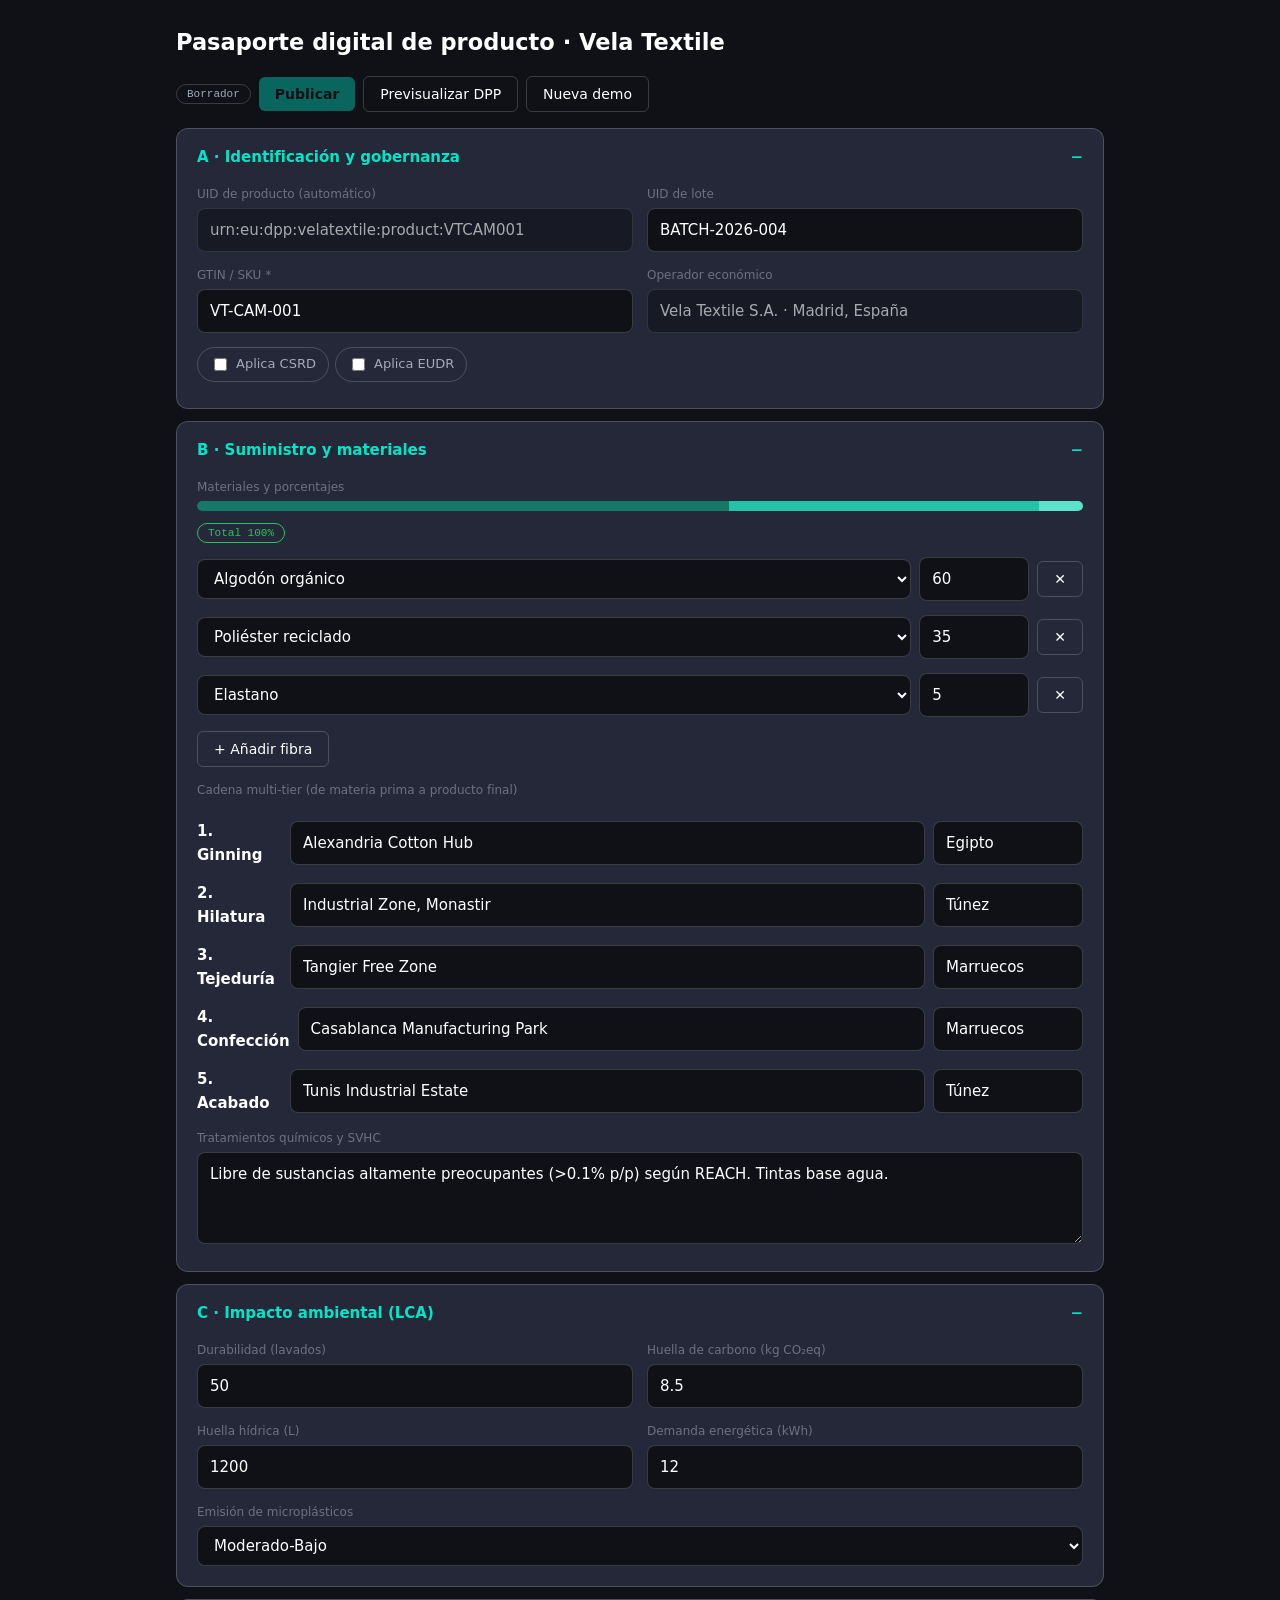
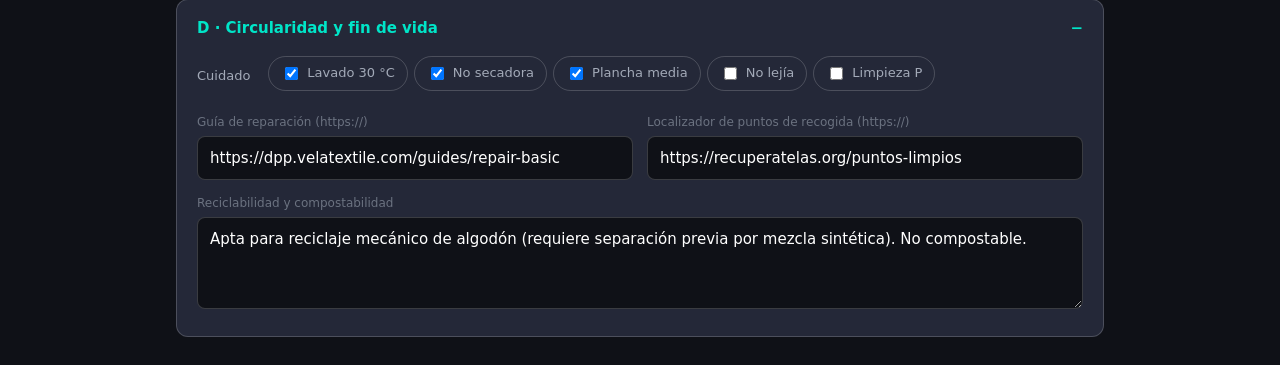
==== public/index.html @ afe38775 "Version 0.1 This is the first working version, includes docs too" ====
<!DOCTYPE html><html lang="es"><head><meta charset="utf-8"><meta name="viewport" content="width=device-width,initial-scale=1"><title>Editor DPP · Vela Textile</title>
<link rel="stylesheet" href="assets/app.css"><script src="assets/qrcode.js"></script><script src="assets/common.js"></script>
<script>
function app(){return{FIB,CARE,MICRO,URLOK,d:SAMPLE(),tok:'',st:'Draft',qr:'',url:'',t:0,open:{a:1,b:1,c:1,d:1},ready:0,
async init(){this.tok=new URLSearchParams(location.search).get('d')||'';
let r=this.tok?await api('get',this.tok):{};if(!r.data){r=await api('new','',SAMPLE());if(!r.token)return alert('No se pudo conectar con la base de datos (revisa config.php).');this.tok=r.token}
history.replaceState(0,'','?d='+this.tok);this.d=r.data;this.st=r.status;this.ready=1;this.$watch('d',()=>{this.st='Draft';this.qr='';clearTimeout(this.t);this.t=setTimeout(()=>this.persist(),600)},{deep:true})},
persist(){return api('save',this.tok,this.d)},
get total(){return Math.round(this.d.b.mat.reduce((s,m)=>s+(+m.p||0),0)*100)/100},
get uid(){return 'urn:eu:dpp:velatextile:product:'+this.d.a.sku.replace(/[^A-Za-z0-9]/g,'')},
get skuOk(){return /^[A-Za-z0-9-]+$/.test(this.d.a.sku)},
get errs(){const e=[],d=this.d;if(this.total!=100)e.push('La composición suma '+this.total+'% y debe sumar 100%');
if(!this.skuOk)e.push('El SKU solo admite letras, números y guiones');
if(!(Number.isInteger(+d.c.dur)&&d.c.dur>0))e.push('Durabilidad: entero mayor que 0');
if(!(d.c.co2>0))e.push('Huella de carbono: valor mayor que 0');
if(!URLOK(d.d.repair))e.push('Reparación: URL que empiece por https://');if(!URLOK(d.d.col))e.push('Recogida: URL que empiece por https://');return e},
async publish(){clearTimeout(this.t);await this.persist();const r=await api('publish',this.tok);if(r.error)return alert('No se pudo publicar: '+r.error);
this.st='Published';this.url=location.href.replace(/[?#].*$/,'').replace(/[^\/]*$/,'')+'dpp.html?d='+this.tok;const q=qrcode(0,'M');q.addData(this.url);q.make();this.qr=q.createSvgTag(4)},
get svg(){return 'data:image/svg+xml;charset=utf-8,'+encodeURIComponent(this.qr)}}}
</script><script defer src="assets/alpine.min.js"></script><style>[x-cloak]{display:none}</style></head>
<body class="wrap" x-data="app()" x-cloak>
<h2>Pasaporte digital de producto · Vela Textile</h2>
<div class="bar"><span class="badge" :class="st=='Published'&&'ok'" x-text="st=='Published'?'Publicado':'Borrador'"></span>
<button class="btn pri" :disabled="errs.length||!ready" @click="publish()">Publicar</button>
<a class="btn" :href="'dpp.html?d='+tok" target="dpp">Previsualizar DPP</a>
<button class="btn" @click="location.href=location.pathname">Nueva demo</button></div>
<div class="card err" x-show="errs.length"><b>Para publicar falta:</b><template x-for="e in errs"><div x-text="'· '+e"></div></template></div>
<div class="card row" x-show="qr"><div x-html="qr" style="width:120px;background:#fff;padding:6px;border-radius:8px"></div>
<div>Pasaporte publicado.<br><a :href="url" target="_blank" x-text="url" style="color:var(--ac)"></a><br><br><a class="btn" :href="svg" download="qr-dpp.svg">Descargar QR (.svg)</a></div></div>

<section class="mod"><button @click="open.a=!open.a">A · Identificación y gobernanza<span x-text="open.a?'−':'+'"></span></button><div class="body" x-show="open.a">
<div><label>UID de producto (automático)</label><input readonly :value="uid"></div>
<div><label>UID de lote</label><input x-model="d.a.batch"></div>
<div><label>GTIN / SKU *</label><input x-model="d.a.sku" :class="!skuOk&&'bad'"></div>
<div><label>Operador económico</label><input disabled value="Vela Textile S.A. · Madrid, España"></div>
<div class="full chips"><label><input type="checkbox" x-model="d.a.csrd">Aplica CSRD</label><label><input type="checkbox" x-model="d.a.eudr">Aplica EUDR</label></div></div></section>

<section class="mod"><button @click="open.b=!open.b">B · Suministro y materiales<span x-text="open.b?'−':'+'"></span></button><div class="body" x-show="open.b">
<div class="full"><label>Materiales y porcentajes</label><div class="seg"><template x-for="(m,i) in d.b.mat"><i :style="`width:${Math.min(m.p||0,100)}%;background:hsl(170 70% ${28+i*17}%)`"></i></template></div>
<span class="badge" :class="total==100?'ok':'no'" x-text="'Total '+total+'%'"></span></div>
<template x-for="(m,i) in d.b.mat"><div class="full row"><select x-model="m.n"><template x-for="f in FIB"><option x-text="f"></option></template></select>
<input type="number" min="0" max="100" step="0.1" x-model.number="m.p" style="width:110px" :class="total!=100&&'bad'"><button class="btn" @click="d.b.mat.splice(i,1)" aria-label="Quitar fibra">✕</button></div></template>
<div class="full"><button class="btn" @click="d.b.mat.push({n:FIB[0],p:0})">+ Añadir fibra</button></div>
<div class="full"><label>Cadena multi-tier (de materia prima a producto final)</label></div>
<template x-for="(s,i) in d.b.chain"><div class="full row"><b style="width:120px;color:var(--tx)" x-text="(i+1)+'. '+s.s"></b><input x-model="s.n" placeholder="Instalación"><input x-model="s.c" placeholder="País" style="width:150px"></div></template>
<div class="full"><label>Tratamientos químicos y SVHC</label><textarea rows="3" x-model="d.b.chem"></textarea></div></div></section>

<section class="mod"><button @click="open.c=!open.c">C · Impacto ambiental (LCA)<span x-text="open.c?'−':'+'"></span></button><div class="body" x-show="open.c">
<div><label>Durabilidad (lavados)</label><input type="number" min="1" step="1" x-model.number="d.c.dur" :class="!(d.c.dur>0)&&'bad'"></div>
<div><label>Huella de carbono (kg CO₂eq)</label><input type="number" min="0" step="0.1" x-model.number="d.c.co2" :class="!(d.c.co2>0)&&'bad'"></div>
<div><label>Huella hídrica (L)</label><input type="number" min="0" step="1" x-model.number="d.c.h2o"></div>
<div><label>Demanda energética (kWh)</label><input type="number" min="0" step="1" x-model.number="d.c.kwh"></div>
<div class="full"><label>Emisión de microplásticos</label><select x-model="d.c.micro"><template x-for="m in MICRO"><option x-text="m" :selected="m==d.c.micro"></option></template></select></div></div></section>

<section class="mod"><button @click="open.d=!open.d">D · Circularidad y fin de vida<span x-text="open.d?'−':'+'"></span></button><div class="body" x-show="open.d">
<div class="full chips"><label style="border:0;padding-left:0">Cuidado</label><template x-for="(v,k) in CARE"><label><input type="checkbox" :value="k" x-model="d.d.care"><span x-text="v"></span></label></template></div>
<div><label>Guía de reparación (https://)</label><input type="url" x-model="d.d.repair" :class="!URLOK(d.d.repair)&&'bad'"></div>
<div><label>Localizador de puntos de recogida (https://)</label><input type="url" x-model="d.d.col" :class="!URLOK(d.d.col)&&'bad'"></div>
<div class="full"><label>Reciclabilidad y compostabilidad</label><textarea rows="3" x-model="d.d.rec"></textarea></div></div></section>
</body></html>
---- public/assets/app.css ----
:root{--bg:#0f1117;--cd:#242838;--tx:#fff;--t2:#a3aab8;--tm:#6b7280;--ac:#00e5c8;--ok:#22c55e;--wn:#f59e0b;--er:#ef4444;--bd:rgba(255,255,255,.18)}
*{box-sizing:border-box}body{margin:0;background:var(--bg);color:var(--t2);font:15px/1.6 Inter,system-ui,sans-serif}
.wrap{max-width:960px;margin:auto;padding:16px}h2,h3{color:var(--tx);margin:8px 0}
.bar{display:flex;gap:8px;flex-wrap:wrap;align-items:center;margin:16px 0}
.btn{display:inline-block;background:transparent;color:var(--tx);border:1px solid var(--bd);border-radius:6px;padding:9px 16px;font:500 14px system-ui;cursor:pointer;text-decoration:none}
.btn:hover{border-color:var(--ac)}.btn.pri{background:var(--ac);color:var(--bg);border:0;font-weight:600}.btn:disabled{opacity:.4;cursor:not-allowed}
.mod{background:var(--cd);border:1px solid var(--bd);border-radius:12px;margin-bottom:12px;overflow:hidden}
.mod>button{all:unset;display:flex;justify-content:space-between;width:100%;padding:16px 20px;cursor:pointer;box-sizing:border-box;color:var(--ac);font-weight:600}
.mod>button:focus-visible{outline:2px solid var(--ac)}
.body{padding:0 20px 20px;display:grid;grid-template-columns:1fr 1fr;gap:14px}
label{display:block;font-size:12px;color:var(--tm);margin-bottom:4px}
input,select,textarea{width:100%;background:var(--bg);color:var(--tx);border:1px solid var(--bd);border-radius:8px;padding:9px 12px;font:inherit}
input:focus,select:focus,textarea:focus{outline:0;border-color:var(--ac)}input[readonly],input:disabled{opacity:.6}
.full{grid-column:1/-1}.row{display:flex;gap:8px;align-items:center}.bad{border-color:var(--er)}.err{color:var(--er)}
.badge{font:500 11px monospace;padding:3px 10px;border-radius:99px;border:1px solid var(--bd)}.ok{color:var(--ok);border-color:var(--ok)}.no{color:var(--er);border-color:var(--er)}
.chips label{display:inline-flex;gap:6px;align-items:center;margin:0 6px 6px 0;padding:6px 12px;border:1px solid var(--bd);border-radius:99px;font-size:13px;color:var(--t2);cursor:pointer;width:auto}.chips input{width:auto}
.seg{height:10px;background:var(--bg);border-radius:99px;overflow:hidden;display:flex;margin-bottom:8px}.seg i{display:block;height:100%}
.card{background:var(--cd);border:1px solid var(--bd);border-radius:12px;padding:16px;margin-bottom:12px}
.kpis{display:grid;grid-template-columns:repeat(3,1fr);gap:10px}.kpi{font-size:24px;color:var(--tx);font-weight:700}
@media(max-width:640px){.body,.kpis{grid-template-columns:1fr}}
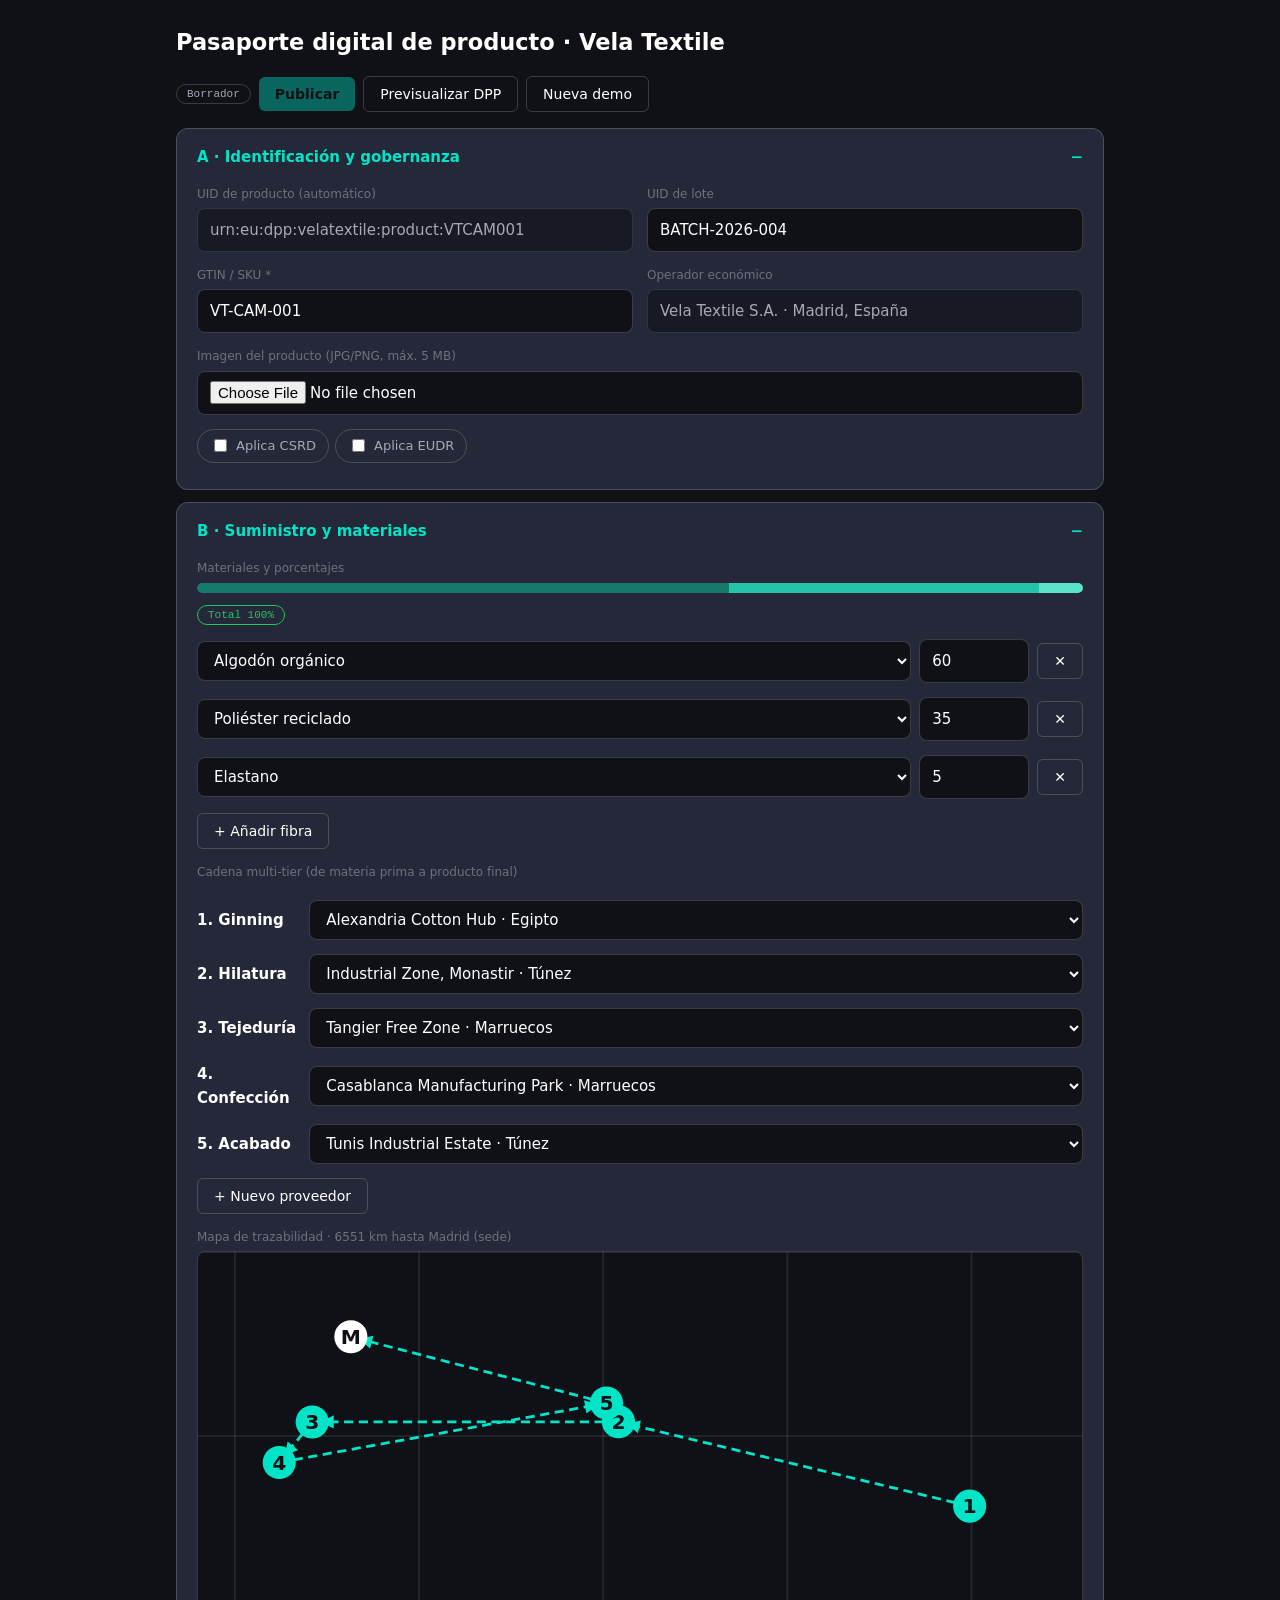
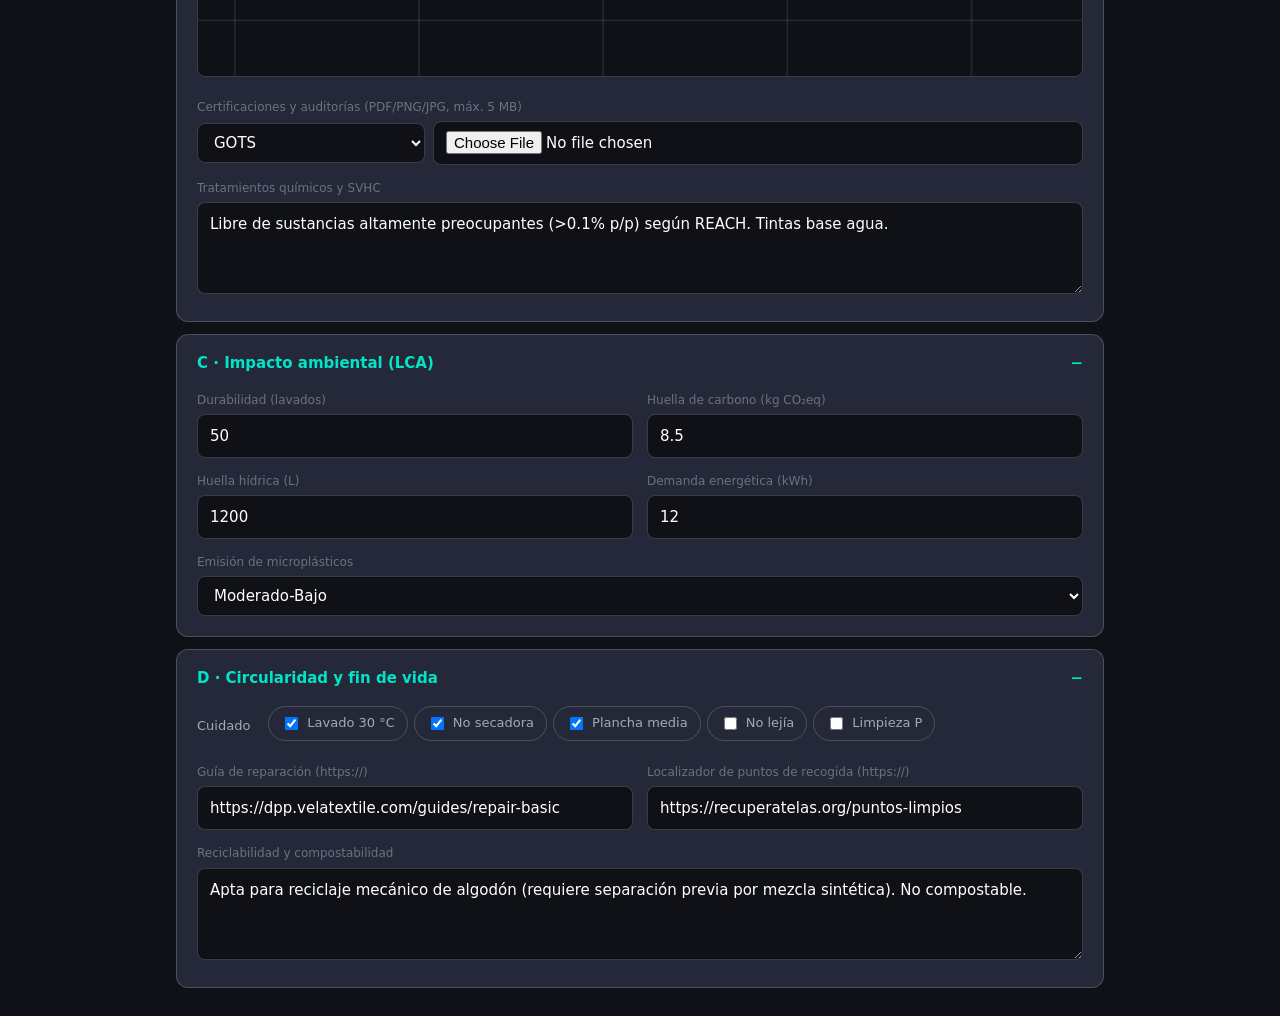
==== commit 6471d3d3: "Cambios v2 Añadidos: subida de certificados e imagen (`api/upload.php`, `uploads/<token>/{SKU}-{tipo" ====
--- a/public/index.html
+++ b/public/index.html
@@ -1,10 +1,14 @@
 <!DOCTYPE html><html lang="es"><head><meta charset="utf-8"><meta name="viewport" content="width=device-width,initial-scale=1"><title>Editor DPP · Vela Textile</title>
 <link rel="stylesheet" href="assets/app.css"><script src="assets/qrcode.js"></script><script src="assets/common.js"></script>
 <script>
-function app(){return{FIB,CARE,MICRO,URLOK,d:SAMPLE(),tok:'',st:'Draft',qr:'',url:'',t:0,open:{a:1,b:1,c:1,d:1},ready:0,
+function app(){return{FIB,CARE,MICRO,URLOK,mapSvg,dist,CERTS:['GOTS','GRS','OEKO-TEX Standard 100','BCI'],ct:'GOTS',ns:{n:'',c:'',lat:'',lon:''},busy:'',d:SAMPLE(),tok:'',st:'Draft',qr:'',url:'',t:0,open:{a:1,b:1,c:1,d:1},ready:0,
 async init(){this.tok=new URLSearchParams(location.search).get('d')||'';
 let r=this.tok?await api('get',this.tok):{};if(!r.data){r=await api('new','',SAMPLE());if(!r.token)return alert('No se pudo conectar con la base de datos (revisa config.php).');this.tok=r.token}
-history.replaceState(0,'','?d='+this.tok);this.d=r.data;this.st=r.status;this.ready=1;this.$watch('d',()=>{this.st='Draft';this.qr='';clearTimeout(this.t);this.t=setTimeout(()=>this.persist(),600)},{deep:true})},
+history.replaceState(0,'','?d='+this.tok);this.d=fix(r.data);this.st=r.status;this.ready=1;this.$watch('d',()=>{this.st='Draft';this.qr='';clearTimeout(this.t);this.t=setTimeout(()=>this.persist(),600)},{deep:true})},
+async up(ty,ev,cb){const f=ev.target.files[0];if(!f)return;this.busy=ty;const r=await upl(this.tok,ty,f);this.busy='';ev.target.value='';if(r.error)return alert('No se pudo subir: '+r.error);cb(r)},
+pick(s,n){const p=this.d.sup.find(x=>x.n==n);if(p){s.n=p.n;s.c=p.c;s.lat=p.lat;s.lon=p.lon}},
+addSup(){const n=this.ns;if(!n.n.trim()||n.lat===''||n.lon===''||!(Math.abs(n.lat)<=90)||!(Math.abs(n.lon)<=180))return alert('Indica nombre, latitud (-90 a 90) y longitud (-180 a 180).');this.d.sup.push({n:n.n.trim(),c:n.c,lat:+n.lat,lon:+n.lon});this.ns={n:'',c:'',lat:'',lon:''};this.$refs.dlg.close()},
+async delFile(f){await fetch('api/upload.php?d='+this.tok+'&del='+encodeURIComponent(f.file),{method:'POST'});this.d.b.certs=this.d.b.certs.filter(x=>x!==f)},
 persist(){return api('save',this.tok,this.d)},
 get total(){return Math.round(this.d.b.mat.reduce((s,m)=>s+(+m.p||0),0)*100)/100},
 get uid(){return 'urn:eu:dpp:velatextile:product:'+this.d.a.sku.replace(/[^A-Za-z0-9]/g,'')},
@@ -33,6 +37,7 @@
 <div><label>UID de lote</label><input x-model="d.a.batch"></div>
 <div><label>GTIN / SKU *</label><input x-model="d.a.sku" :class="!skuOk&&'bad'"></div>
 <div><label>Operador económico</label><input disabled value="Vela Textile S.A. · Madrid, España"></div>
+<div class="full"><label>Imagen del producto (JPG/PNG, máx. 5 MB)</label><input type="file" accept="image/png,image/jpeg" @change="up('imagen',$event,r=>d.a.img=r.url)"><img x-show="d.a.img" :src="d.a.img" alt="" style="max-height:120px;margin-top:8px;border-radius:8px"></div>
 <div class="full chips"><label><input type="checkbox" x-model="d.a.csrd">Aplica CSRD</label><label><input type="checkbox" x-model="d.a.eudr">Aplica EUDR</label></div></div></section>
 
 <section class="mod"><button @click="open.b=!open.b">B · Suministro y materiales<span x-text="open.b?'−':'+'"></span></button><div class="body" x-show="open.b">
@@ -42,7 +47,11 @@
 <input type="number" min="0" max="100" step="0.1" x-model.number="m.p" style="width:110px" :class="total!=100&&'bad'"><button class="btn" @click="d.b.mat.splice(i,1)" aria-label="Quitar fibra">✕</button></div></template>
 <div class="full"><button class="btn" @click="d.b.mat.push({n:FIB[0],p:0})">+ Añadir fibra</button></div>
 <div class="full"><label>Cadena multi-tier (de materia prima a producto final)</label></div>
-<template x-for="(s,i) in d.b.chain"><div class="full row"><b style="width:120px;color:var(--tx)" x-text="(i+1)+'. '+s.s"></b><input x-model="s.n" placeholder="Instalación"><input x-model="s.c" placeholder="País" style="width:150px"></div></template>
+<template x-for="(s,i) in d.b.chain"><div class="full row"><b style="width:120px;color:var(--tx)" x-text="(i+1)+'. '+s.s"></b><select @change="pick(s,$event.target.value)"><template x-for="p in d.sup"><option :value="p.n" x-text="p.n+' · '+p.c" :selected="p.n==s.n"></option></template></select></div></template>
+<div class="full"><button class="btn" @click="$refs.dlg.showModal()">+ Nuevo proveedor</button></div>
+<div class="full"><label>Mapa de trazabilidad · <span x-text="dist(d.b.chain)+' km hasta Madrid (sede)'"></span></label><div x-html="mapSvg(d.b.chain)"></div></div>
+<div class="full"><label>Certificaciones y auditorías (PDF/PNG/JPG, máx. 5 MB)</label><div class="row"><select x-model="ct" style="width:240px"><template x-for="c in CERTS"><option x-text="c"></option></template></select><input type="file" accept=".pdf,.png,.jpg,.jpeg" @change="up(ct,$event,r=>d.b.certs.push({type:ct,file:r.file,url:r.url}))"><span x-show="busy">Subiendo…</span></div>
+<template x-for="f in d.b.certs"><div class="row" style="margin-top:6px"><a :href="f.url" target="_blank" x-text="f.file" style="color:var(--ac)"></a><button class="btn" @click="delFile(f)" aria-label="Quitar archivo">✕</button></div></template></div>
 <div class="full"><label>Tratamientos químicos y SVHC</label><textarea rows="3" x-model="d.b.chem"></textarea></div></div></section>
 
 <section class="mod"><button @click="open.c=!open.c">C · Impacto ambiental (LCA)<span x-text="open.c?'−':'+'"></span></button><div class="body" x-show="open.c">
@@ -57,4 +66,7 @@
 <div><label>Guía de reparación (https://)</label><input type="url" x-model="d.d.repair" :class="!URLOK(d.d.repair)&&'bad'"></div>
 <div><label>Localizador de puntos de recogida (https://)</label><input type="url" x-model="d.d.col" :class="!URLOK(d.d.col)&&'bad'"></div>
 <div class="full"><label>Reciclabilidad y compostabilidad</label><textarea rows="3" x-model="d.d.rec"></textarea></div></div></section>
+<dialog x-ref="dlg" style="background:var(--cd);color:var(--t2);border:1px solid var(--bd);border-radius:12px;width:min(420px,92vw)"><h3>Nuevo proveedor</h3>
+<label>Nombre</label><input x-model="ns.n"><label>País</label><input x-model="ns.c"><div class="row"><div><label>Latitud</label><input type="number" step="any" x-model="ns.lat"></div><div><label>Longitud</label><input type="number" step="any" x-model="ns.lon"></div></div>
+<div class="row" style="margin-top:12px"><button class="btn pri" @click="addSup()">Guardar</button><button class="btn" @click="$refs.dlg.close()">Cancelar</button></div></dialog>
 </body></html>
--- a/public/assets/app.css
+++ b/public/assets/app.css
@@ -18,3 +18,4 @@
 .card{background:var(--cd);border:1px solid var(--bd);border-radius:12px;padding:16px;margin-bottom:12px}
 .kpis{display:grid;grid-template-columns:repeat(3,1fr);gap:10px}.kpi{font-size:24px;color:var(--tx);font-weight:700}
 @media(max-width:640px){.body,.kpis{grid-template-columns:1fr}}
+.map{width:100%;height:auto;background:var(--bg);border:1px solid var(--bd);border-radius:8px}.gr line{stroke:rgba(255,255,255,.09)}dialog::backdrop{background:rgba(0,0,0,.6)}
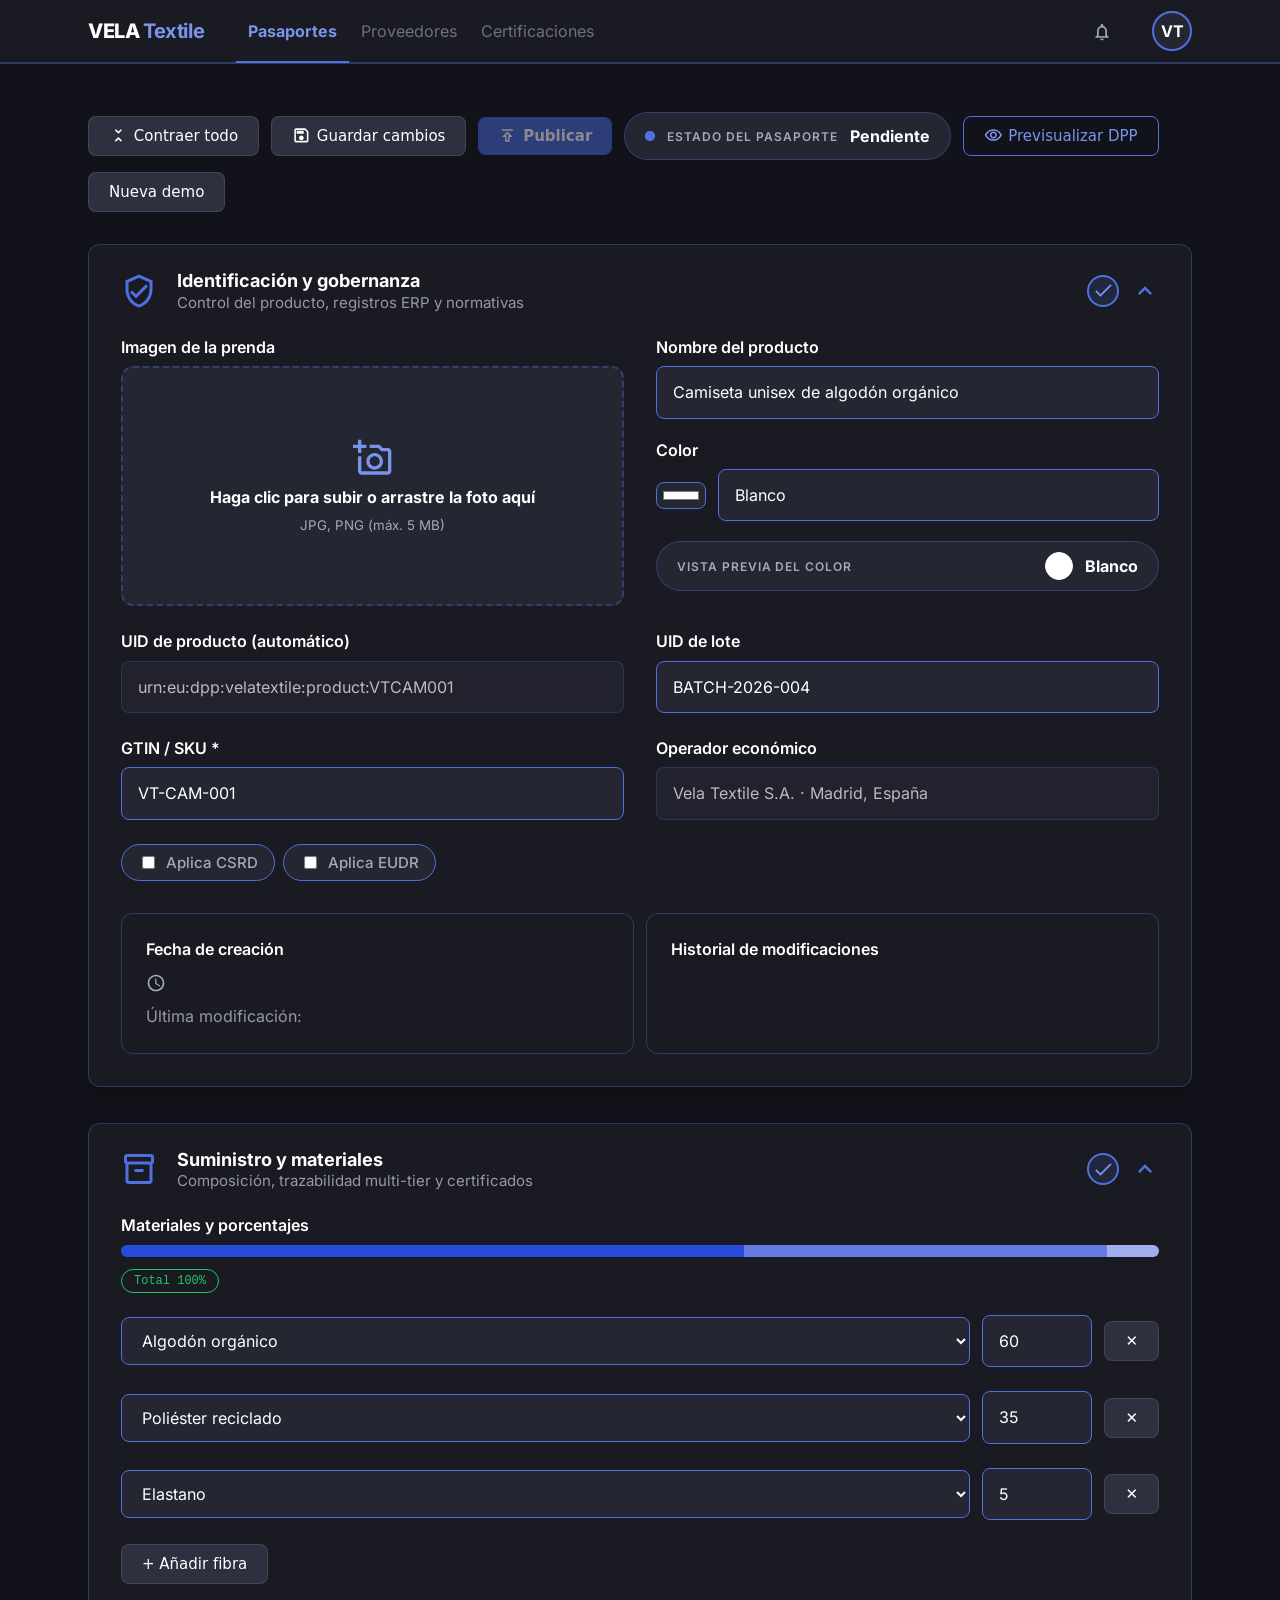
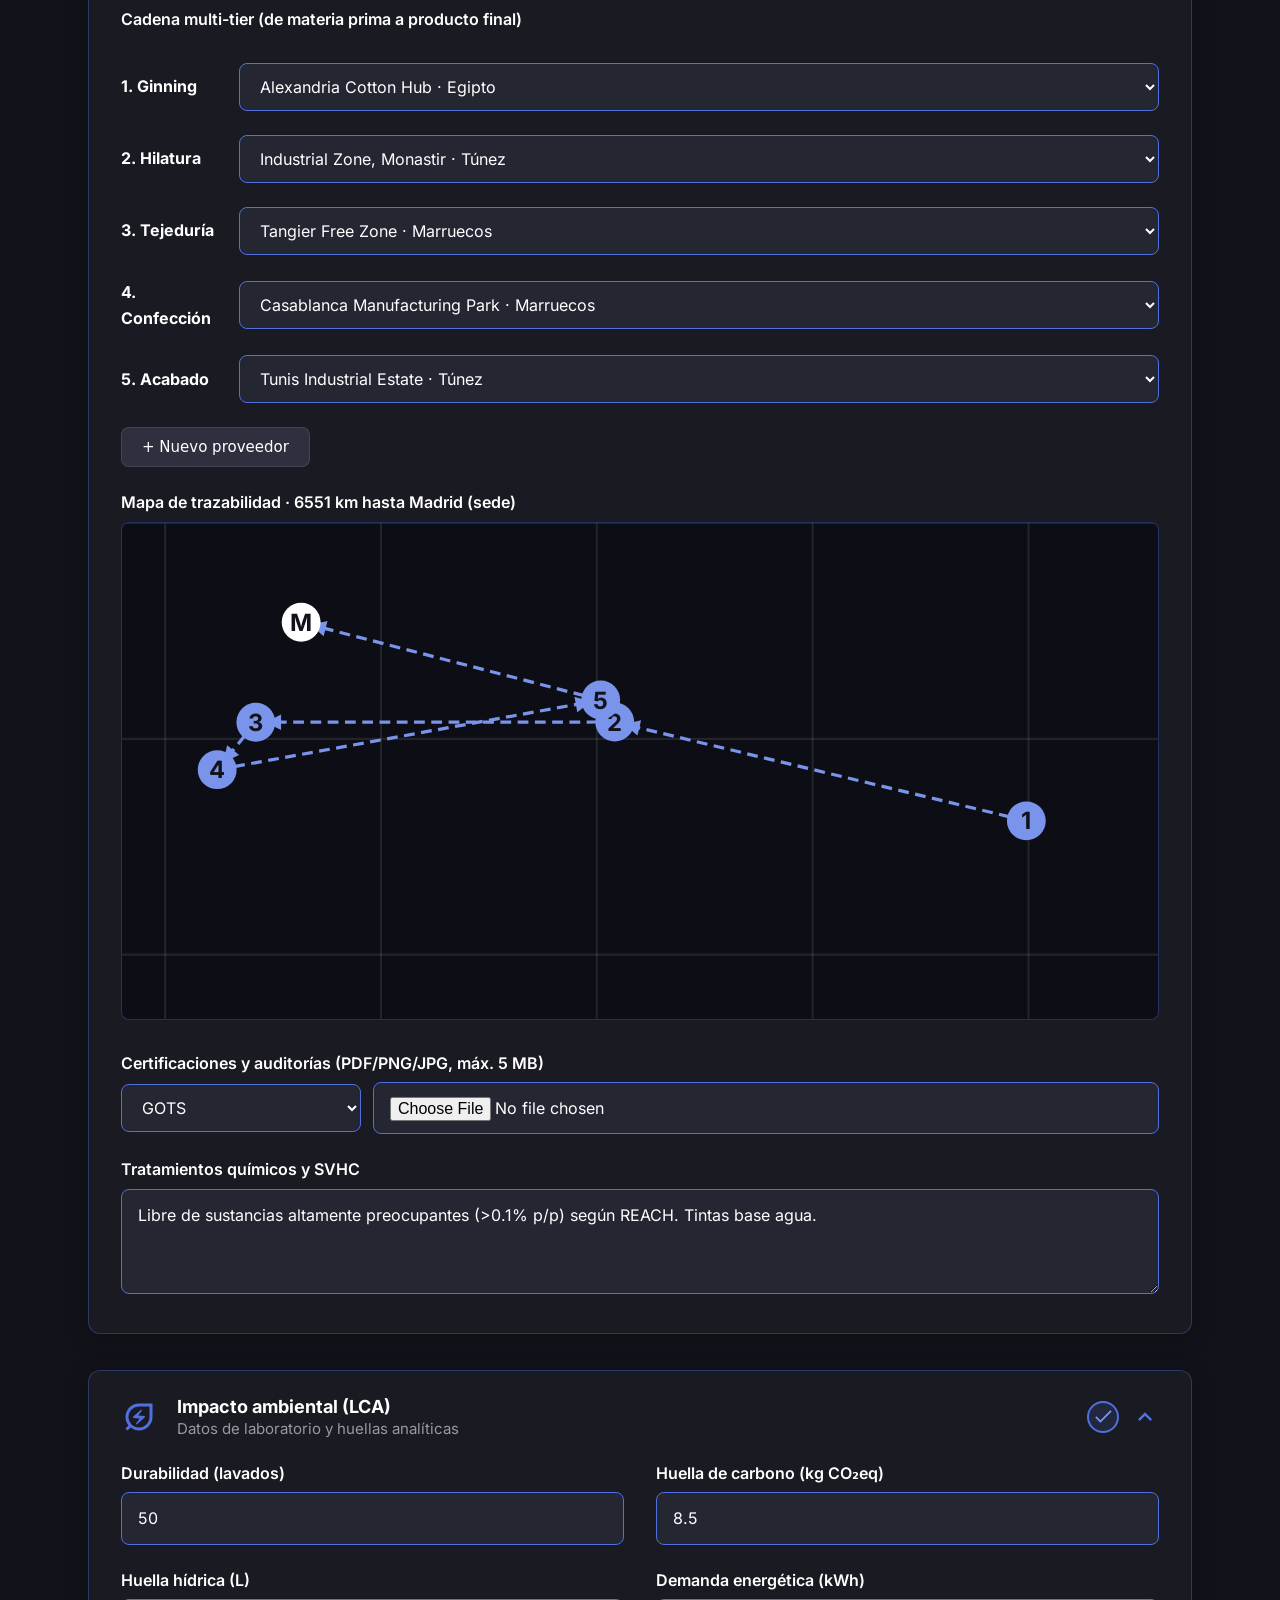
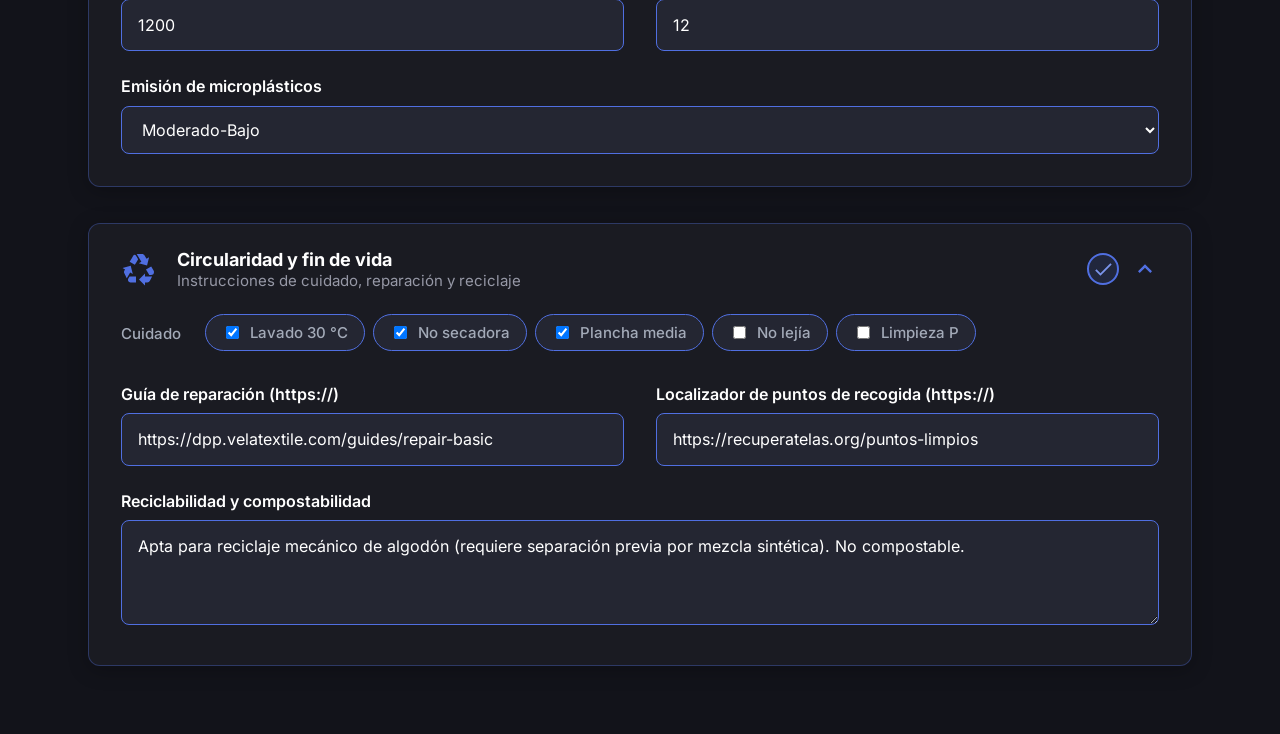
==== commit 50430130: "change colors and update layout" ====
--- a/public/index.html
+++ b/public/index.html
@@ -1,15 +1,22 @@
 <!DOCTYPE html><html lang="es"><head><meta charset="utf-8"><meta name="viewport" content="width=device-width,initial-scale=1"><title>Editor DPP · Vela Textile</title>
 <link rel="stylesheet" href="assets/app.css"><script src="assets/qrcode.js"></script><script src="assets/common.js"></script>
 <script>
-function app(){return{FIB,CARE,MICRO,URLOK,mapSvg,dist,CERTS:['GOTS','GRS','OEKO-TEX Standard 100','BCI'],ct:'GOTS',ns:{n:'',c:'',lat:'',lon:''},busy:'',d:SAMPLE(),tok:'',st:'Draft',qr:'',url:'',t:0,open:{a:1,b:1,c:1,d:1},ready:0,
+function app(){return{FIB,CARE,MICRO,URLOK,mapSvg,dist,CERTS:['GOTS','GRS','OEKO-TEX Standard 100','BCI'],ct:'GOTS',ns:{n:'',c:'',lat:'',lon:''},busy:'',d:SAMPLE(),tok:'',st:'Draft',qr:'',url:'',t:0,open:{a:1,b:1,c:1,d:1},ready:0,saved:0,meta:{created:'',updated:'',hist:[]},
 async init(){this.tok=new URLSearchParams(location.search).get('d')||'';
 let r=this.tok?await api('get',this.tok):{};if(!r.data){r=await api('new','',SAMPLE());if(!r.token)return alert('No se pudo conectar con la base de datos (revisa config.php).');this.tok=r.token}
-history.replaceState(0,'','?d='+this.tok);this.d=fix(r.data);this.st=r.status;this.ready=1;this.$watch('d',()=>{this.st='Draft';this.qr='';clearTimeout(this.t);this.t=setTimeout(()=>this.persist(),600)},{deep:true})},
-async up(ty,ev,cb){const f=ev.target.files[0];if(!f)return;this.busy=ty;const r=await upl(this.tok,ty,f);this.busy='';ev.target.value='';if(r.error)return alert('No se pudo subir: '+r.error);cb(r)},
+history.replaceState(0,'','?d='+this.tok);const now=new Date().toISOString(),had=!!r.data.m;this.meta=r.data.m||{created:now,updated:now,hist:[{t:now,m:'Creación del pasaporte'}]};delete r.data.m;this.d=fix(r.data);this.st=r.status;this.ready=1;this.$watch('d',()=>{this.st='Draft';this.qr='';clearTimeout(this.t);this.t=setTimeout(()=>this.persist(),600)},{deep:true});if(!had)this.persist()},
+async up(ty,ev,cb){const f=ev.target.files[0];ev.target.value='';return this.upf(ty,f,cb)},
+async upf(ty,f,cb){if(!f)return;this.busy=ty;const r=await upl(this.tok,ty,f);this.busy='';if(r.error)return alert('No se pudo subir: '+r.error);cb(r)},
+fmt(t){return t?new Date(t).toLocaleString('es-ES',{day:'2-digit',month:'2-digit',year:'numeric',hour:'2-digit',minute:'2-digit'}):''},
+hist(m){this.meta.hist=[{t:new Date().toISOString(),m},...this.meta.hist].slice(0,5)},
+toggleAll(){const v=!this.allOpen;for(const k in this.open)this.open[k]=v},
+async saveNow(){clearTimeout(this.t);this.hist('Guardado manual');await this.persist();this.saved=1;setTimeout(()=>this.saved=0,2000)},
 pick(s,n){const p=this.d.sup.find(x=>x.n==n);if(p){s.n=p.n;s.c=p.c;s.lat=p.lat;s.lon=p.lon}},
 addSup(){const n=this.ns;if(!n.n.trim()||n.lat===''||n.lon===''||!(Math.abs(n.lat)<=90)||!(Math.abs(n.lon)<=180))return alert('Indica nombre, latitud (-90 a 90) y longitud (-180 a 180).');this.d.sup.push({n:n.n.trim(),c:n.c,lat:+n.lat,lon:+n.lon});this.ns={n:'',c:'',lat:'',lon:''};this.$refs.dlg.close()},
 async delFile(f){await fetch('api/upload.php?d='+this.tok+'&del='+encodeURIComponent(f.file),{method:'POST'});this.d.b.certs=this.d.b.certs.filter(x=>x!==f)},
-persist(){return api('save',this.tok,this.d)},
+persist(){this.meta.updated=new Date().toISOString();return api('save',this.tok,{...this.d,m:this.meta})},
+get allOpen(){return Object.values(this.open).every(v=>v)},
+get ok(){const d=this.d;return{a:this.skuOk&&!!(d.a.name||'').trim(),b:this.total==100,c:Number.isInteger(+d.c.dur)&&d.c.dur>0&&d.c.co2>0,d:URLOK(d.d.repair)&&URLOK(d.d.col)}},
 get total(){return Math.round(this.d.b.mat.reduce((s,m)=>s+(+m.p||0),0)*100)/100},
 get uid(){return 'urn:eu:dpp:velatextile:product:'+this.d.a.sku.replace(/[^A-Za-z0-9]/g,'')},
 get skuOk(){return /^[A-Za-z0-9-]+$/.test(this.d.a.sku)},
@@ -18,30 +25,39 @@
 if(!(Number.isInteger(+d.c.dur)&&d.c.dur>0))e.push('Durabilidad: entero mayor que 0');
 if(!(d.c.co2>0))e.push('Huella de carbono: valor mayor que 0');
 if(!URLOK(d.d.repair))e.push('Reparación: URL que empiece por https://');if(!URLOK(d.d.col))e.push('Recogida: URL que empiece por https://');return e},
-async publish(){clearTimeout(this.t);await this.persist();const r=await api('publish',this.tok);if(r.error)return alert('No se pudo publicar: '+r.error);
+async publish(){clearTimeout(this.t);this.hist('Publicado');await this.persist();const r=await api('publish',this.tok);if(r.error)return alert('No se pudo publicar: '+r.error);
 this.st='Published';this.url=location.href.replace(/[?#].*$/,'').replace(/[^\/]*$/,'')+'dpp.html?d='+this.tok;const q=qrcode(0,'M');q.addData(this.url);q.make();this.qr=q.createSvgTag(4)},
 get svg(){return 'data:image/svg+xml;charset=utf-8,'+encodeURIComponent(this.qr)}}}
 </script><script defer src="assets/alpine.min.js"></script><style>[x-cloak]{display:none}</style></head>
-<body class="wrap" x-data="app()" x-cloak>
-<h2>Pasaporte digital de producto · Vela Textile</h2>
-<div class="bar"><span class="badge" :class="st=='Published'&&'ok'" x-text="st=='Published'?'Publicado':'Borrador'"></span>
-<button class="btn pri" :disabled="errs.length||!ready" @click="publish()">Publicar</button>
-<a class="btn" :href="'dpp.html?d='+tok" target="dpp">Previsualizar DPP</a>
+<body x-data="app()" x-cloak>
+<header class="nav"><div><span class="logo">VELA <b>Textile</b></span><span class="lk"><a class="on" href="#">Pasaportes</a><a aria-disabled="true" title="Próximamente">Proveedores</a><a aria-disabled="true" title="Próximamente">Certificaciones</a></span><button class="ib" aria-label="Notificaciones"><svg class="ic"><use href="assets/icons.svg#i-notifications"/></svg></button><span class="av" aria-hidden="true">VT</span></div></header>
+<main class="wrap">
+<div class="bar"><button class="btn" @click="toggleAll()"><svg class="ic"><use :href="'assets/icons.svg#i-'+(allOpen?'unfold_less':'unfold_more')"/></svg><span x-text="allOpen?'Contraer todo':'Expandir todo'"></span></button>
+<button class="btn" @click="saveNow()"><svg class="ic"><use href="assets/icons.svg#i-save"/></svg><span x-text="saved?'Guardado ✓':'Guardar cambios'"></span></button>
+<button class="btn pri" :disabled="errs.length||!ready" @click="publish()"><svg class="ic"><use href="assets/icons.svg#i-publish"/></svg>Publicar</button>
+<span class="pill"><i class="dot"></i><small>Estado del pasaporte</small><b x-text="st=='Published'?'Publicado':'Pendiente'"></b></span>
+<a class="btn out" :href="'dpp.html?d='+tok" target="dpp"><svg class="ic"><use href="assets/icons.svg#i-visibility"/></svg>Previsualizar DPP</a>
 <button class="btn" @click="location.href=location.pathname">Nueva demo</button></div>
 <div class="card err" x-show="errs.length"><b>Para publicar falta:</b><template x-for="e in errs"><div x-text="'· '+e"></div></template></div>
 <div class="card row" x-show="qr"><div x-html="qr" style="width:120px;background:#fff;padding:6px;border-radius:8px"></div>
 <div>Pasaporte publicado.<br><a :href="url" target="_blank" x-text="url" style="color:var(--ac)"></a><br><br><a class="btn" :href="svg" download="qr-dpp.svg">Descargar QR (.svg)</a></div></div>
 
-<section class="mod"><button @click="open.a=!open.a">A · Identificación y gobernanza<span x-text="open.a?'−':'+'"></span></button><div class="body" x-show="open.a">
+<section class="mod"><button @click="open.a=!open.a" :aria-expanded="!!open.a"><div class="hd"><svg class="ic"><use href="assets/icons.svg#i-verified_user"/></svg><div><h3>Identificación y gobernanza</h3><small>Control del producto, registros ERP y normativas</small></div></div><div class="rt"><span class="st" :class="ok.a&&'done'"><svg class="ic" x-show="ok.a"><use href="assets/icons.svg#i-check"/></svg></span><svg class="ic ch" :class="open.a&&'up'"><use href="assets/icons.svg#i-expand_more"/></svg></div></button><div class="body" x-show="open.a">
+<div><label>Imagen de la prenda</label><label class="drop" @dragover.prevent @drop.prevent="upf('imagen',$event.dataTransfer.files[0],r=>d.a.img=r.url)"><img x-show="d.a.img" :src="d.a.img" alt="Imagen de la prenda"><span class="dz" x-show="!d.a.img"><svg class="ic"><use href="assets/icons.svg#i-add_a_photo"/></svg><b>Haga clic para subir o arrastre la foto aquí</b><small>JPG, PNG (máx. 5 MB)</small></span><input type="file" hidden accept="image/png,image/jpeg" @change="up('imagen',$event,r=>d.a.img=r.url)"></label></div>
+<div class="stack"><div><label>Nombre del producto</label><input x-model="d.a.name" :class="!(d.a.name||'').trim()&&'bad'"></div>
+<div><label>Color</label><div class="row"><input type="color" x-model="d.a.color" aria-label="Selector de color" style="width:56px;padding:4px"><input x-model="d.a.colorName" placeholder="Nombre del color"></div></div>
+<div class="pill" style="justify-content:space-between"><small>Vista previa del color</small><span class="row"><i class="sw" :style="'background:'+d.a.color"></i><b x-text="d.a.colorName"></b></span></div></div>
 <div><label>UID de producto (automático)</label><input readonly :value="uid"></div>
 <div><label>UID de lote</label><input x-model="d.a.batch"></div>
 <div><label>GTIN / SKU *</label><input x-model="d.a.sku" :class="!skuOk&&'bad'"></div>
 <div><label>Operador económico</label><input disabled value="Vela Textile S.A. · Madrid, España"></div>
-<div class="full"><label>Imagen del producto (JPG/PNG, máx. 5 MB)</label><input type="file" accept="image/png,image/jpeg" @change="up('imagen',$event,r=>d.a.img=r.url)"><img x-show="d.a.img" :src="d.a.img" alt="" style="max-height:120px;margin-top:8px;border-radius:8px"></div>
-<div class="full chips"><label><input type="checkbox" x-model="d.a.csrd">Aplica CSRD</label><label><input type="checkbox" x-model="d.a.eudr">Aplica EUDR</label></div></div></section>
+<div class="full chips"><label><input type="checkbox" x-model="d.a.csrd">Aplica CSRD</label><label><input type="checkbox" x-model="d.a.eudr">Aplica EUDR</label></div>
+<div class="full row" style="align-items:stretch"><div class="card" style="flex:1;margin:0"><label>Fecha de creación</label><div><svg class="ic"><use href="assets/icons.svg#i-schedule"/></svg> <span x-text="fmt(meta.created)"></span></div><div style="margin-top:8px;color:var(--tm)">Última modificación: <span x-text="fmt(meta.updated)"></span></div></div>
+<div class="card" style="flex:1;margin:0"><label>Historial de modificaciones</label><template x-for="(e,i) in meta.hist.slice(0,3)"><div :style="i?'color:var(--tm)':''"><svg class="ic"><use :href="'assets/icons.svg#i-'+(i?'history':'update')"/></svg> <span x-text="fmt(e.t)+' · '+e.m"></span></div></template></div></div>
+</div></section>
 
-<section class="mod"><button @click="open.b=!open.b">B · Suministro y materiales<span x-text="open.b?'−':'+'"></span></button><div class="body" x-show="open.b">
-<div class="full"><label>Materiales y porcentajes</label><div class="seg"><template x-for="(m,i) in d.b.mat"><i :style="`width:${Math.min(m.p||0,100)}%;background:hsl(170 70% ${28+i*17}%)`"></i></template></div>
+<section class="mod"><button @click="open.b=!open.b" :aria-expanded="!!open.b"><div class="hd"><svg class="ic"><use href="assets/icons.svg#i-inventory_2"/></svg><div><h3>Suministro y materiales</h3><small>Composición, trazabilidad multi-tier y certificados</small></div></div><div class="rt"><span class="st" :class="ok.b&&'done'"><svg class="ic" x-show="ok.b"><use href="assets/icons.svg#i-check"/></svg></span><svg class="ic ch" :class="open.b&&'up'"><use href="assets/icons.svg#i-expand_more"/></svg></div></button><div class="body" x-show="open.b">
+<div class="full"><label>Materiales y porcentajes</label><div class="seg"><template x-for="(m,i) in d.b.mat"><i :style="`width:${Math.min(m.p||0,100)}%;background:hsl(228 70% ${50+i*14}%)`"></i></template></div>
 <span class="badge" :class="total==100?'ok':'no'" x-text="'Total '+total+'%'"></span></div>
 <template x-for="(m,i) in d.b.mat"><div class="full row"><select x-model="m.n"><template x-for="f in FIB"><option x-text="f"></option></template></select>
 <input type="number" min="0" max="100" step="0.1" x-model.number="m.p" style="width:110px" :class="total!=100&&'bad'"><button class="btn" @click="d.b.mat.splice(i,1)" aria-label="Quitar fibra">✕</button></div></template>
@@ -54,19 +70,19 @@
 <template x-for="f in d.b.certs"><div class="row" style="margin-top:6px"><a :href="f.url" target="_blank" x-text="f.file" style="color:var(--ac)"></a><button class="btn" @click="delFile(f)" aria-label="Quitar archivo">✕</button></div></template></div>
 <div class="full"><label>Tratamientos químicos y SVHC</label><textarea rows="3" x-model="d.b.chem"></textarea></div></div></section>
 
-<section class="mod"><button @click="open.c=!open.c">C · Impacto ambiental (LCA)<span x-text="open.c?'−':'+'"></span></button><div class="body" x-show="open.c">
+<section class="mod"><button @click="open.c=!open.c" :aria-expanded="!!open.c"><div class="hd"><svg class="ic"><use href="assets/icons.svg#i-eco"/></svg><div><h3>Impacto ambiental (LCA)</h3><small>Datos de laboratorio y huellas analíticas</small></div></div><div class="rt"><span class="st" :class="ok.c&&'done'"><svg class="ic" x-show="ok.c"><use href="assets/icons.svg#i-check"/></svg></span><svg class="ic ch" :class="open.c&&'up'"><use href="assets/icons.svg#i-expand_more"/></svg></div></button><div class="body" x-show="open.c">
 <div><label>Durabilidad (lavados)</label><input type="number" min="1" step="1" x-model.number="d.c.dur" :class="!(d.c.dur>0)&&'bad'"></div>
 <div><label>Huella de carbono (kg CO₂eq)</label><input type="number" min="0" step="0.1" x-model.number="d.c.co2" :class="!(d.c.co2>0)&&'bad'"></div>
 <div><label>Huella hídrica (L)</label><input type="number" min="0" step="1" x-model.number="d.c.h2o"></div>
 <div><label>Demanda energética (kWh)</label><input type="number" min="0" step="1" x-model.number="d.c.kwh"></div>
 <div class="full"><label>Emisión de microplásticos</label><select x-model="d.c.micro"><template x-for="m in MICRO"><option x-text="m" :selected="m==d.c.micro"></option></template></select></div></div></section>
 
-<section class="mod"><button @click="open.d=!open.d">D · Circularidad y fin de vida<span x-text="open.d?'−':'+'"></span></button><div class="body" x-show="open.d">
-<div class="full chips"><label style="border:0;padding-left:0">Cuidado</label><template x-for="(v,k) in CARE"><label><input type="checkbox" :value="k" x-model="d.d.care"><span x-text="v"></span></label></template></div>
+<section class="mod"><button @click="open.d=!open.d" :aria-expanded="!!open.d"><div class="hd"><svg class="ic"><use href="assets/icons.svg#i-recycling"/></svg><div><h3>Circularidad y fin de vida</h3><small>Instrucciones de cuidado, reparación y reciclaje</small></div></div><div class="rt"><span class="st" :class="ok.d&&'done'"><svg class="ic" x-show="ok.d"><use href="assets/icons.svg#i-check"/></svg></span><svg class="ic ch" :class="open.d&&'up'"><use href="assets/icons.svg#i-expand_more"/></svg></div></button><div class="body" x-show="open.d">
+<div class="full chips"><label style="border:0;padding-left:0;background:none">Cuidado</label><template x-for="(v,k) in CARE"><label><input type="checkbox" :value="k" x-model="d.d.care"><span x-text="v"></span></label></template></div>
 <div><label>Guía de reparación (https://)</label><input type="url" x-model="d.d.repair" :class="!URLOK(d.d.repair)&&'bad'"></div>
 <div><label>Localizador de puntos de recogida (https://)</label><input type="url" x-model="d.d.col" :class="!URLOK(d.d.col)&&'bad'"></div>
 <div class="full"><label>Reciclabilidad y compostabilidad</label><textarea rows="3" x-model="d.d.rec"></textarea></div></div></section>
 <dialog x-ref="dlg" style="background:var(--cd);color:var(--t2);border:1px solid var(--bd);border-radius:12px;width:min(420px,92vw)"><h3>Nuevo proveedor</h3>
 <label>Nombre</label><input x-model="ns.n"><label>País</label><input x-model="ns.c"><div class="row"><div><label>Latitud</label><input type="number" step="any" x-model="ns.lat"></div><div><label>Longitud</label><input type="number" step="any" x-model="ns.lon"></div></div>
 <div class="row" style="margin-top:12px"><button class="btn pri" @click="addSup()">Guardar</button><button class="btn" @click="$refs.dlg.close()">Cancelar</button></div></dialog>
-</body></html>
+</main></body></html>
--- a/public/assets/app.css
+++ b/public/assets/app.css
@@ -1,21 +1,37 @@
-:root{--bg:#0f1117;--cd:#242838;--tx:#fff;--t2:#a3aab8;--tm:#6b7280;--ac:#00e5c8;--ok:#22c55e;--wn:#f59e0b;--er:#ef4444;--bd:rgba(255,255,255,.18)}
-*{box-sizing:border-box}body{margin:0;background:var(--bg);color:var(--t2);font:15px/1.6 Inter,system-ui,sans-serif}
-.wrap{max-width:960px;margin:auto;padding:16px}h2,h3{color:var(--tx);margin:8px 0}
-.bar{display:flex;gap:8px;flex-wrap:wrap;align-items:center;margin:16px 0}
-.btn{display:inline-block;background:transparent;color:var(--tx);border:1px solid var(--bd);border-radius:6px;padding:9px 16px;font:500 14px system-ui;cursor:pointer;text-decoration:none}
-.btn:hover{border-color:var(--ac)}.btn.pri{background:var(--ac);color:var(--bg);border:0;font-weight:600}.btn:disabled{opacity:.4;cursor:not-allowed}
-.mod{background:var(--cd);border:1px solid var(--bd);border-radius:12px;margin-bottom:12px;overflow:hidden}
-.mod>button{all:unset;display:flex;justify-content:space-between;width:100%;padding:16px 20px;cursor:pointer;box-sizing:border-box;color:var(--ac);font-weight:600}
-.mod>button:focus-visible{outline:2px solid var(--ac)}
-.body{padding:0 20px 20px;display:grid;grid-template-columns:1fr 1fr;gap:14px}
-label{display:block;font-size:12px;color:var(--tm);margin-bottom:4px}
-input,select,textarea{width:100%;background:var(--bg);color:var(--tx);border:1px solid var(--bd);border-radius:8px;padding:9px 12px;font:inherit}
-input:focus,select:focus,textarea:focus{outline:0;border-color:var(--ac)}input[readonly],input:disabled{opacity:.6}
-.full{grid-column:1/-1}.row{display:flex;gap:8px;align-items:center}.bad{border-color:var(--er)}.err{color:var(--er)}
-.badge{font:500 11px monospace;padding:3px 10px;border-radius:99px;border:1px solid var(--bd)}.ok{color:var(--ok);border-color:var(--ok)}.no{color:var(--er);border-color:var(--er)}
-.chips label{display:inline-flex;gap:6px;align-items:center;margin:0 6px 6px 0;padding:6px 12px;border:1px solid var(--bd);border-radius:99px;font-size:13px;color:var(--t2);cursor:pointer;width:auto}.chips input{width:auto}
-.seg{height:10px;background:var(--bg);border-radius:99px;overflow:hidden;display:flex;margin-bottom:8px}.seg i{display:block;height:100%}
-.card{background:var(--cd);border:1px solid var(--bd);border-radius:12px;padding:16px;margin-bottom:12px}
-.kpis{display:grid;grid-template-columns:repeat(3,1fr);gap:10px}.kpi{font-size:24px;color:var(--tx);font-weight:700}
-@media(max-width:640px){.body,.kpis{grid-template-columns:1fr}}
-.map{width:100%;height:auto;background:var(--bg);border:1px solid var(--bd);border-radius:8px}.gr line{stroke:rgba(255,255,255,.09)}dialog::backdrop{background:rgba(0,0,0,.6)}
+@font-face{font-family:Inter;font-weight:100 900;font-display:swap;src:url(fonts/inter.woff2) format("woff2")}@font-face{font-family:"JetBrains Mono";font-weight:400;font-display:swap;src:url(fonts/jbmono.woff2) format("woff2")}
+:root{--bg:#12131a;--sf:#1a1b22;--cd:#1a1b22;--pn:#242632;--el:#2e3040;--tx:#fff;--t2:#a3aab8;--tm:#9698a6;--ac:#7a94eb;--ac5:#506fe1;--ac6:#4968da;--ac7:#3455c6;--ok:#22c55e;--wn:#f59e0b;--er:#f36f6f;--bd:rgba(80,111,225,.35);--bc:#506fe1}
+*{box-sizing:border-box}body{margin:0;background:var(--bg);color:var(--t2);font:16px/1.65 Inter,system-ui,sans-serif}
+.wrap{max-width:1152px;margin:auto;padding:32px 24px}h2,h3{color:var(--tx);margin:8px 0}
+.bar{display:flex;gap:12px;flex-wrap:wrap;align-items:center;margin:16px 0 32px}
+.btn{display:inline-block;background:var(--el);color:var(--tx);border:1px solid rgba(255,255,255,.1);border-radius:8px;padding:10px 20px;font:500 15px system-ui;cursor:pointer;text-decoration:none}
+.btn:hover{border-color:var(--ac)}.btn.pri{background:var(--ac6);border:0;font-weight:700}.btn.pri:hover:not(:disabled){background:var(--ac7)}
+.btn.out{background:transparent;border:1.5px solid var(--ac5);color:var(--ac)}.btn:disabled{opacity:.5;cursor:not-allowed}
+.btn:focus-visible,input:focus-visible,select:focus-visible,textarea:focus-visible{outline:2px solid var(--ac);outline-offset:2px}
+.mod{background:var(--sf);border:1px solid var(--bd);border-radius:12px;margin-bottom:36px;overflow:hidden;box-shadow:0 4px 20px rgba(0,0,0,.25)}
+.mod>button{all:unset;display:flex;justify-content:space-between;align-items:center;width:100%;padding:24px 32px;cursor:pointer;box-sizing:border-box;color:var(--tx);font:600 18px/1.3 Inter,system-ui,sans-serif}
+.mod>button:focus-visible{outline:2px solid var(--ac);outline-offset:-2px}
+.body{padding:0 32px 32px;display:grid;grid-template-columns:1fr 1fr;gap:24px 32px}
+label{display:block;font:600 16px/1.4 Inter,system-ui,sans-serif;color:var(--tx);margin-bottom:8px}
+input,select,textarea{width:100%;background:var(--pn);color:var(--tx);border:1px solid var(--bc);border-radius:8px;padding:12px 16px;font:inherit}
+input:focus,select:focus,textarea:focus{outline:0;border-color:var(--ac)}input[readonly],input:disabled{opacity:.7;border-color:var(--bd)}
+.full{grid-column:1/-1}.row{display:flex;gap:12px;align-items:center}.bad{border-color:var(--er)}.err{color:var(--er)}
+.badge{font:500 12px monospace;padding:4px 12px;border-radius:99px;border:1px solid var(--bc)}.ok{color:var(--ok);border-color:var(--ok)}.no{color:var(--er);border-color:var(--er)}
+.chips label{display:inline-flex;gap:8px;align-items:center;margin:0 8px 8px 0;padding:8px 16px;border:1px solid var(--bc);border-radius:99px;font:500 15px Inter,system-ui,sans-serif;color:var(--t2);cursor:pointer;width:auto;background:var(--pn)}.chips input{width:auto}
+.seg{height:12px;background:var(--pn);border-radius:99px;overflow:hidden;display:flex;margin-bottom:8px}.seg i{display:block;height:100%}
+.card{background:var(--sf);border:1px solid var(--bd);border-radius:12px;padding:24px;margin-bottom:16px}
+.kpis{display:grid;grid-template-columns:repeat(3,1fr);gap:12px}.kpi{font-size:24px;color:var(--tx);font-weight:700}
+.map{width:100%;height:auto;background:#0d0e15;border:1px solid var(--bd);border-radius:8px}.gr line{stroke:rgba(255,255,255,.09)}dialog::backdrop{background:rgba(0,0,0,.6)}
+@media(max-width:640px){.body,.kpis{grid-template-columns:1fr}.body{padding:0 20px 24px}.mod>button{padding:20px}}
+
+.ic{width:1.25em;height:1.25em;fill:currentColor;vertical-align:middle;flex:none}.btn .ic{margin:-3px 6px 0 0}
+.nav{position:sticky;top:0;z-index:50;height:64px;background:var(--sf);border-bottom:2px solid var(--bd)}.nav>div{max-width:1152px;margin:auto;height:100%;padding:0 24px;display:flex;align-items:center;gap:32px}
+.logo{font:800 20px Inter,sans-serif;color:var(--tx);letter-spacing:-.02em}.logo b{color:var(--ac)}.nav a{color:var(--t2);padding:20px 12px;text-decoration:none;border-bottom:2px solid transparent}.nav a.on{color:var(--ac);border-color:var(--ac5);font-weight:700}.nav a[aria-disabled]{opacity:.6;cursor:default}
+.ib{all:unset;margin-left:auto;cursor:pointer;color:var(--t2);padding:8px;border-radius:50%}.ib:hover{background:var(--el)}.ib:focus-visible{outline:2px solid var(--ac)}.av{width:40px;height:40px;border-radius:50%;border:2px solid var(--ac5);display:grid;place-items:center;color:var(--tx);font-weight:700;background:var(--pn)}
+.hd{display:flex;align-items:center;gap:20px}.hd .ic{width:36px;height:36px;color:var(--ac5)}.hd h3{margin:0;font-size:18px}.hd small{display:block;color:var(--tm);font:400 15px Inter,sans-serif}.rt{display:flex;align-items:center;gap:12px}
+.st{width:32px;height:32px;border-radius:50%;border:2px solid var(--bc);display:grid;place-items:center;color:var(--ac)}.st.done{background:rgba(80,111,225,.14)}.ch{width:28px;height:28px;color:var(--ac5);transition:transform .2s}.ch.up{transform:rotate(180deg)}
+.pill{display:inline-flex;gap:12px;align-items:center;background:var(--pn);border:1px solid var(--bd);border-radius:99px;padding:10px 20px;color:var(--tx)}.pill small{font:600 12px Inter,sans-serif;letter-spacing:.08em;text-transform:uppercase;color:var(--t2)}
+.dot{width:10px;height:10px;border-radius:50%;background:var(--ac5);position:relative}.dot::after{content:"";position:absolute;inset:0;border-radius:50%;background:var(--ac5);animation:ping 1.5s infinite}@keyframes ping{to{transform:scale(2.5);opacity:0}}
+.drop{display:flex;align-items:center;justify-content:center;min-height:240px;border:2px dashed var(--bd);border-radius:12px;background:var(--pn);cursor:pointer;margin:0;overflow:hidden;font-weight:400;padding:16px}.drop:hover{border-color:var(--ac)}.drop img{max-width:100%;max-height:240px;border-radius:8px}
+.dz{display:flex;flex-direction:column;align-items:center;gap:8px;text-align:center;color:var(--t2)}.dz .ic{width:40px;height:40px;color:var(--ac)}.dz b{color:var(--tx)}
+.stack{display:flex;flex-direction:column;gap:20px}.sw{width:28px;height:28px;border-radius:50%;border:1px solid #fff;display:inline-block}
+@media(max-width:640px){.lk{display:none}.nav>div{padding:0 16px}}
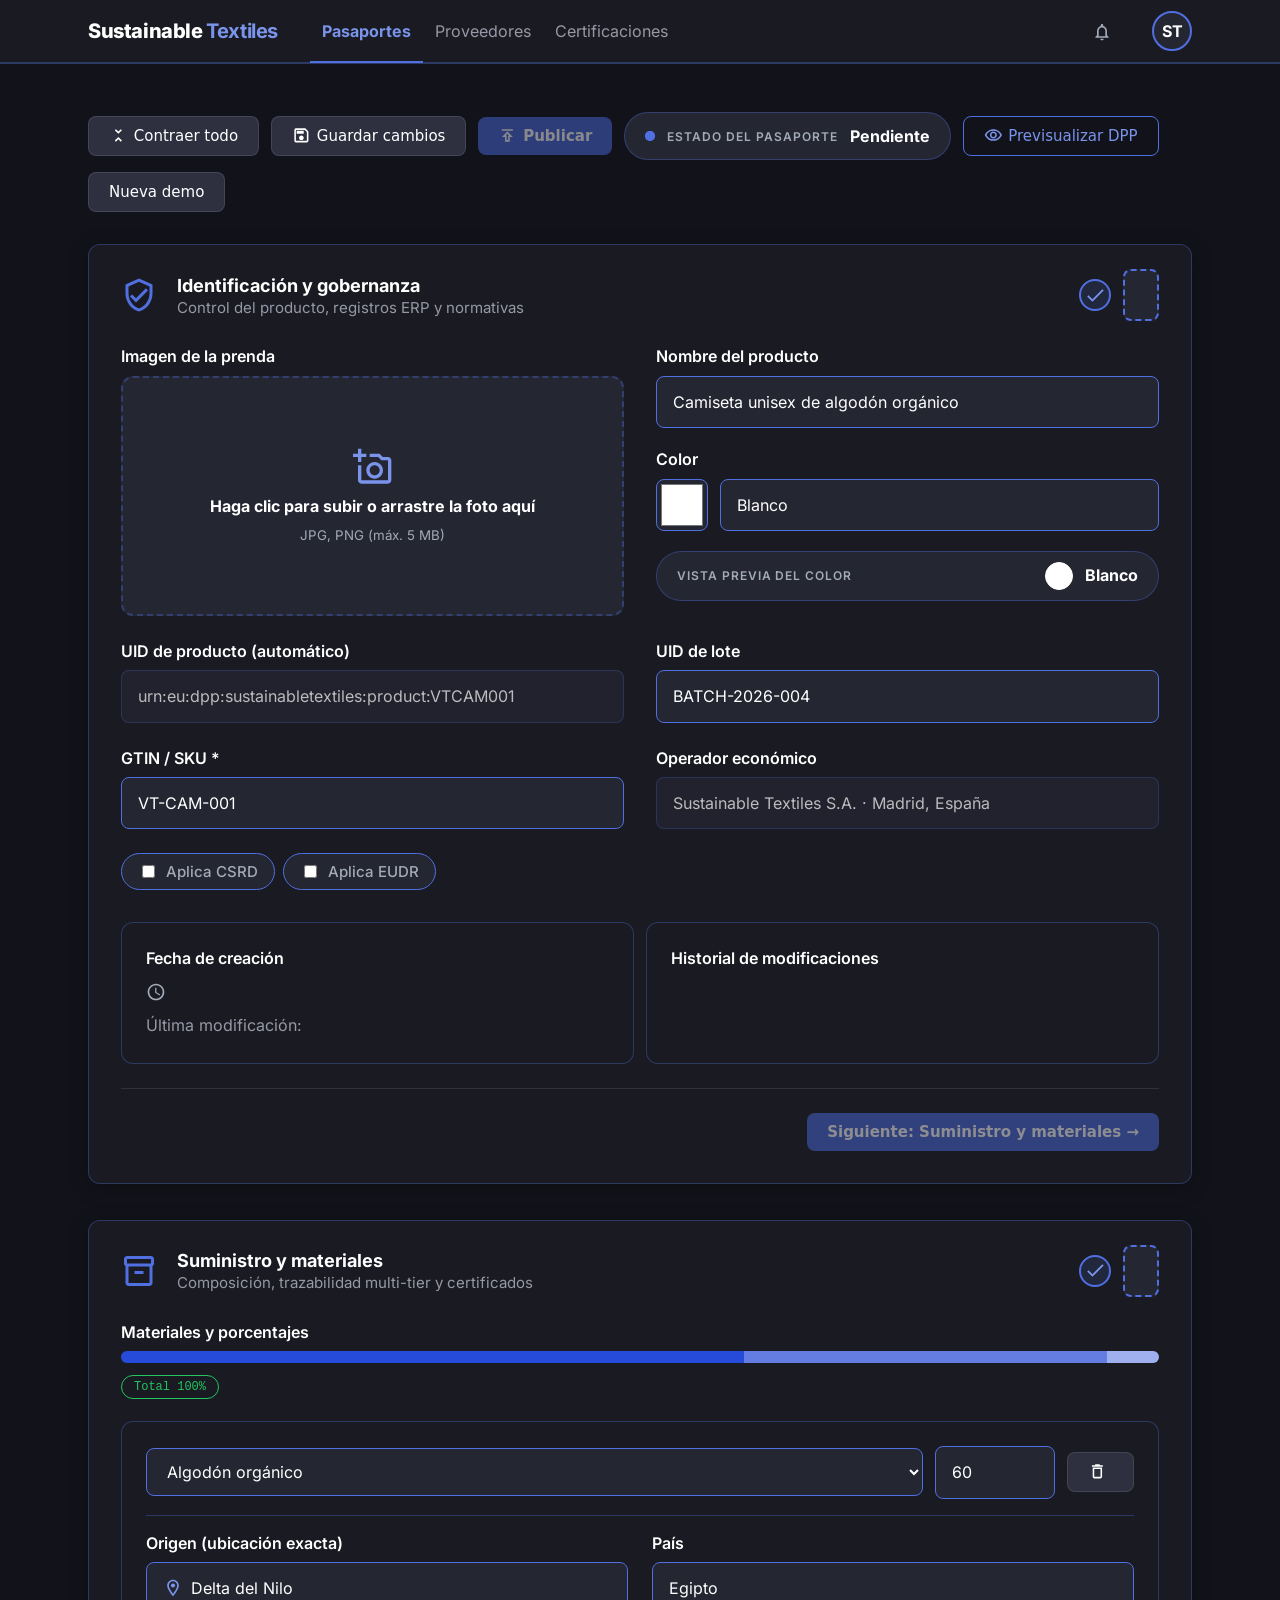
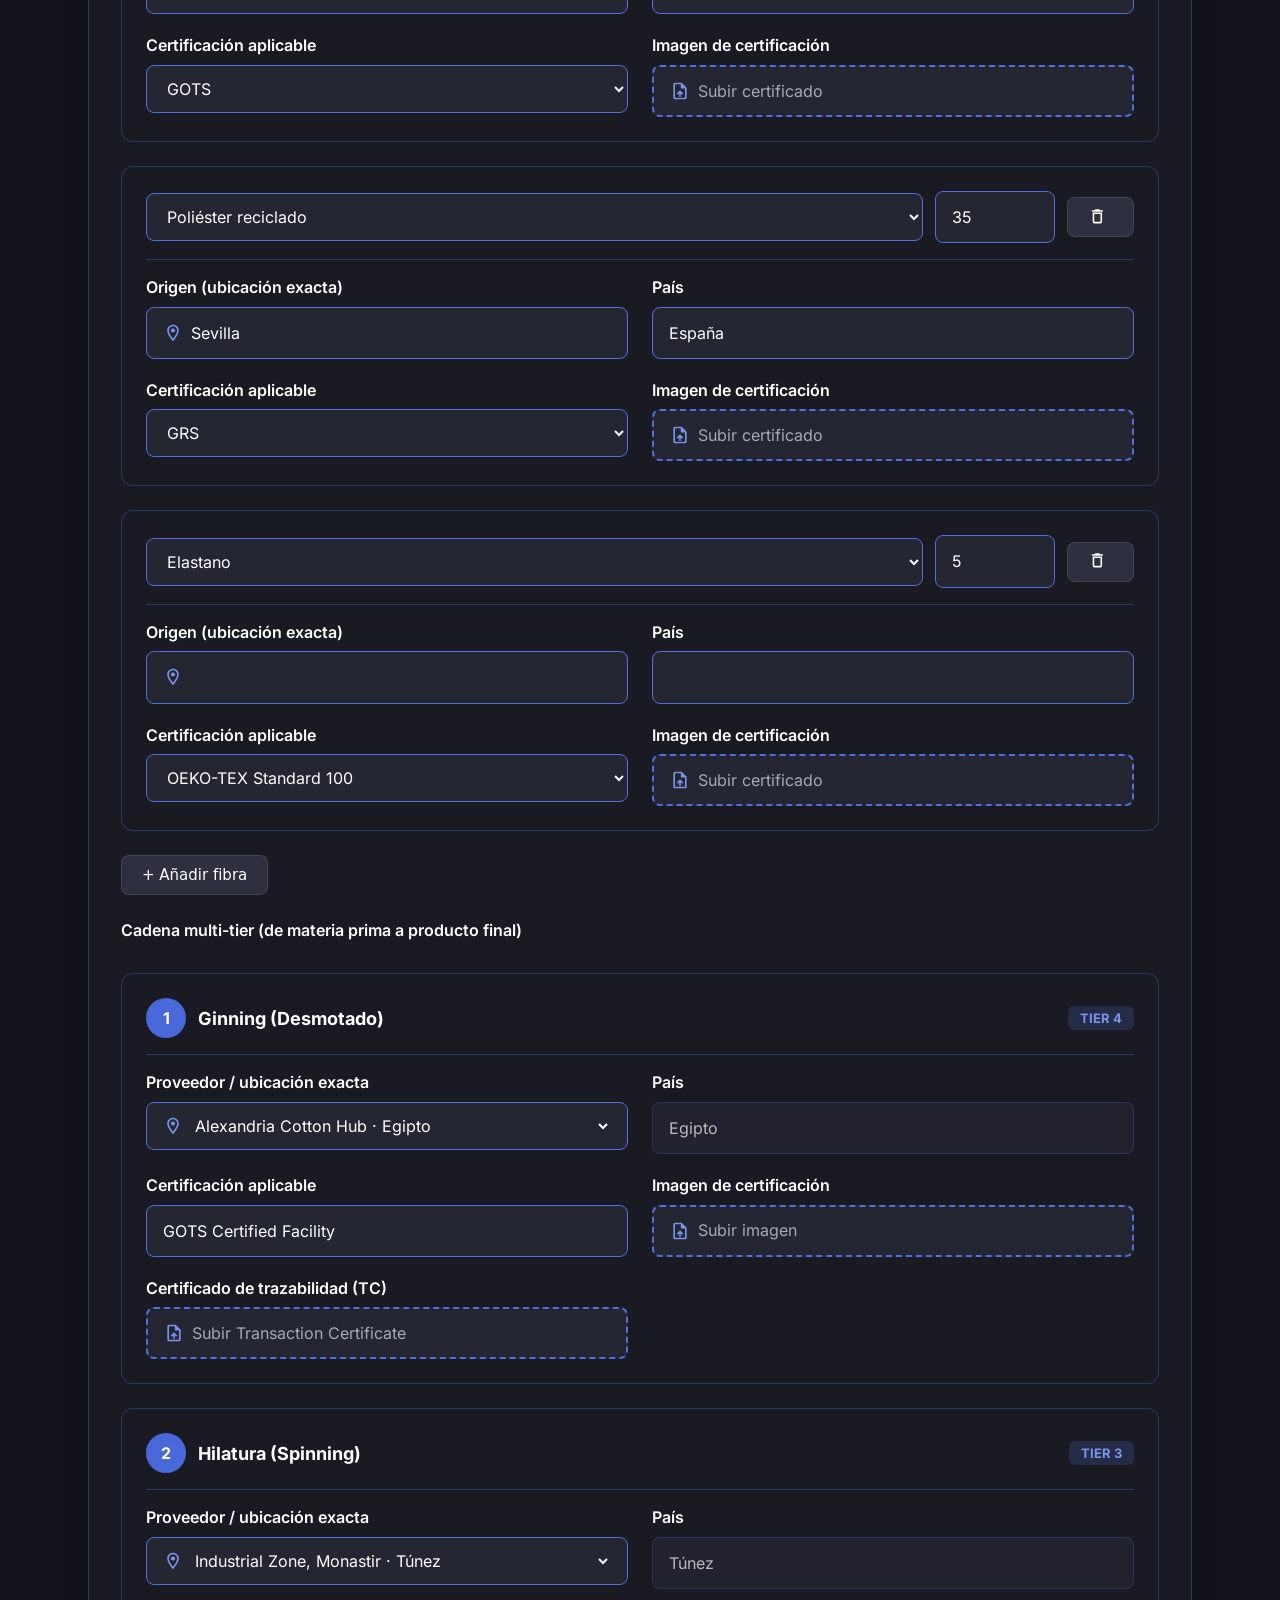
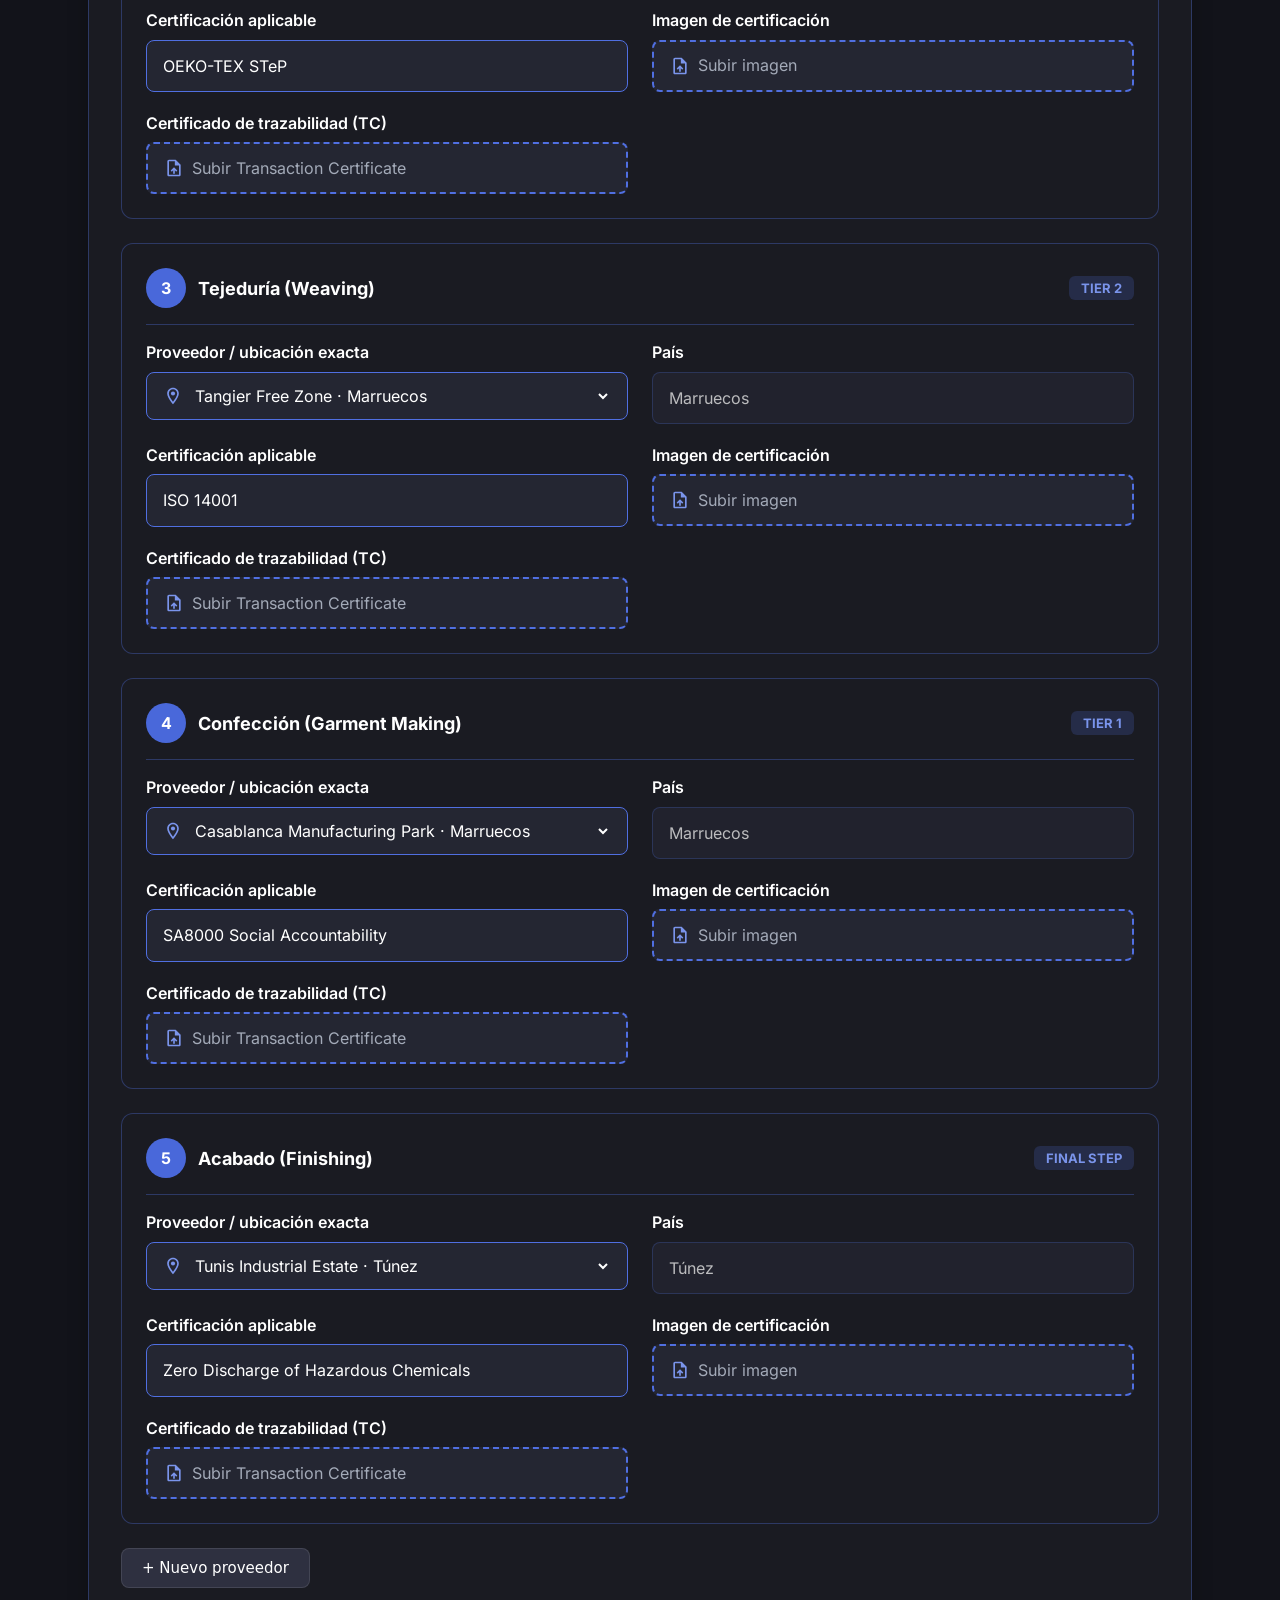
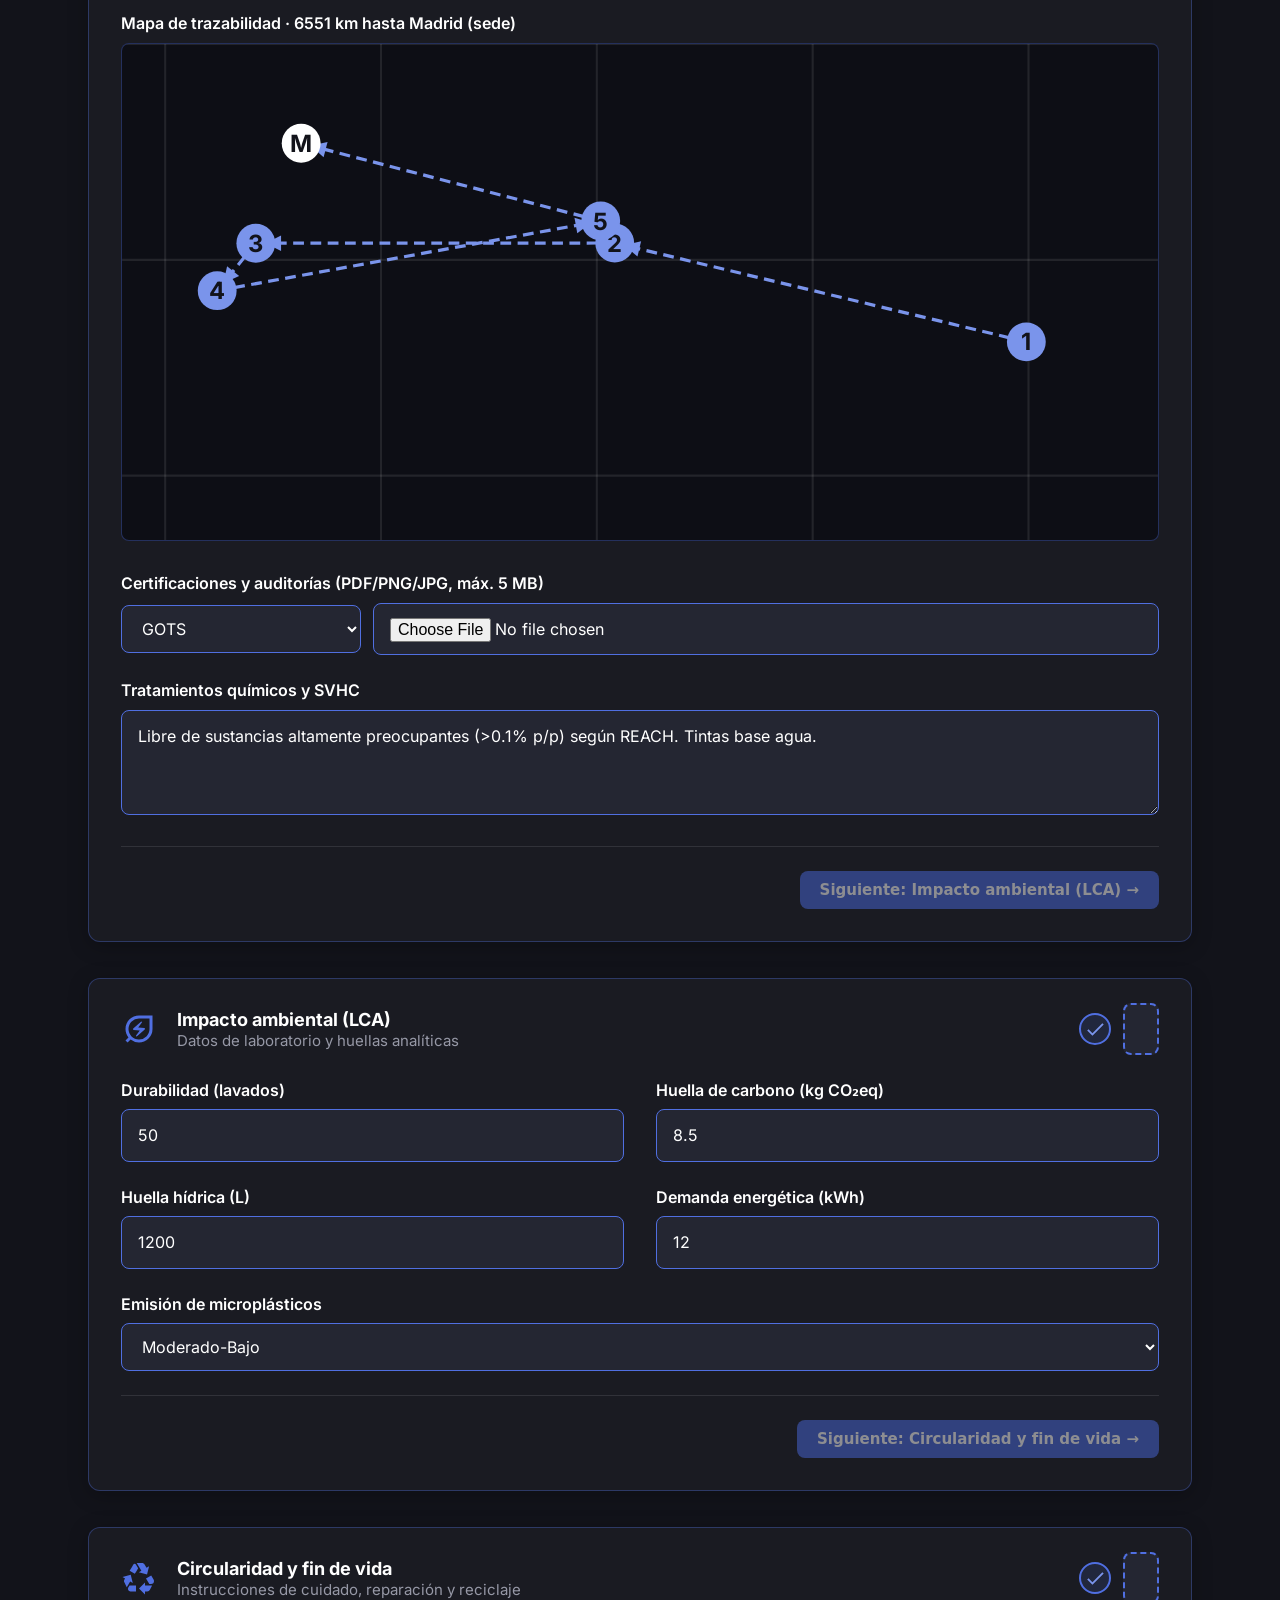
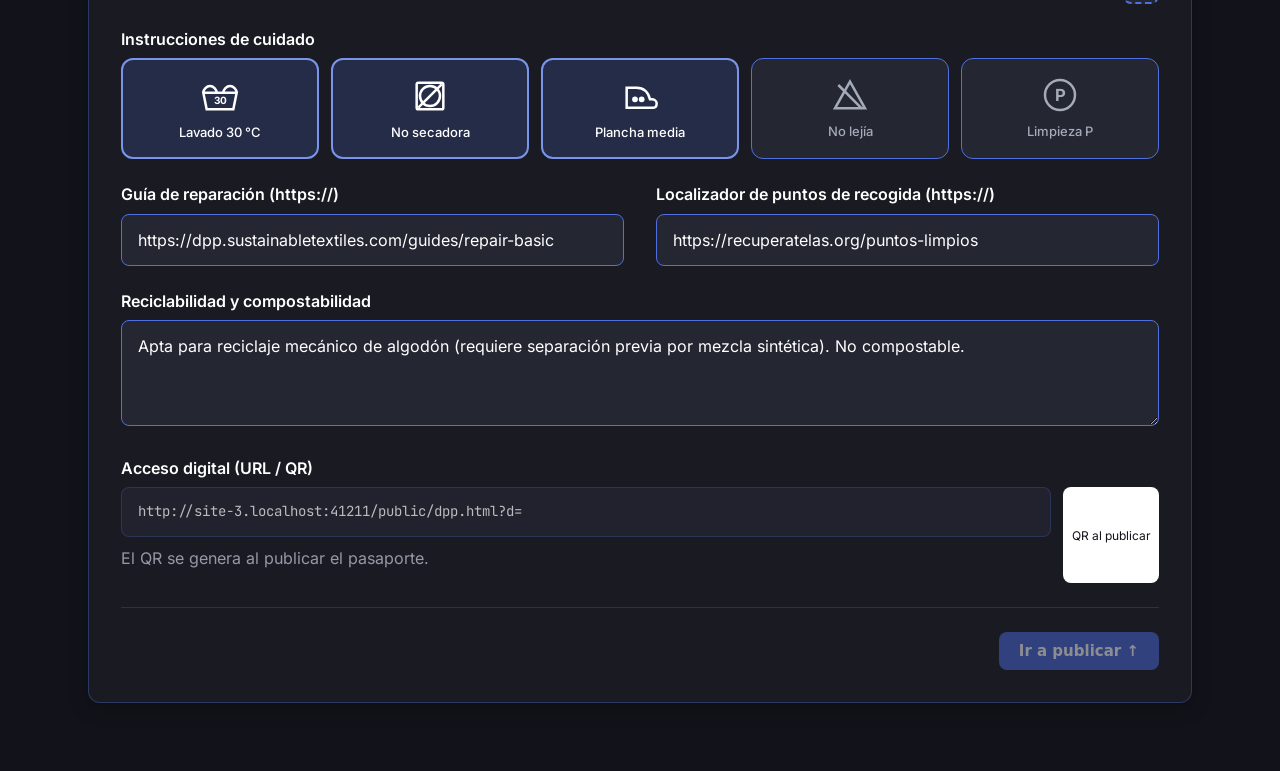
==== commit 75c54096: "Cambio marca, funcionalidad flujo siguiente" ====
--- a/public/index.html
+++ b/public/index.html
@@ -1,36 +1,44 @@
-<!DOCTYPE html><html lang="es"><head><meta charset="utf-8"><meta name="viewport" content="width=device-width,initial-scale=1"><title>Editor DPP · Vela Textile</title>
+<!DOCTYPE html><html lang="es"><head><meta charset="utf-8"><meta name="viewport" content="width=device-width,initial-scale=1"><title>Editor DPP · Sustainable Textiles</title>
 <link rel="stylesheet" href="assets/app.css"><script src="assets/qrcode.js"></script><script src="assets/common.js"></script>
 <script>
-function app(){return{FIB,CARE,MICRO,URLOK,mapSvg,dist,CERTS:['GOTS','GRS','OEKO-TEX Standard 100','BCI'],ct:'GOTS',ns:{n:'',c:'',lat:'',lon:''},busy:'',d:SAMPLE(),tok:'',st:'Draft',qr:'',url:'',t:0,open:{a:1,b:1,c:1,d:1},ready:0,saved:0,meta:{created:'',updated:'',hist:[]},
+const QC={},QR=u=>{const q=qrcode(0,'M');q.addData(u);q.make();return q.createSvgTag(4)};
+function app(){return{FIB,CARE,FCERT,TIERN,TIERB,CARE_SVG,MICRO,URLOK,mapSvg,dist,CERTS:['GOTS','GRS','OEKO-TEX Standard 100','BCI'],ct:'GOTS',ns:{n:'',c:'',lat:'',lon:''},busy:'',d:SAMPLE(),tok:'',st:'Draft',snap:'',toast:{m:'',k:''},t:0,open:{a:1,b:1,c:1,d:1},ready:0,saved:0,nw:0,meta:{created:'',updated:'',hist:[]},
 async init(){this.tok=new URLSearchParams(location.search).get('d')||'';
-let r=this.tok?await api('get',this.tok):{};if(!r.data){r=await api('new','',SAMPLE());if(!r.token)return alert('No se pudo conectar con la base de datos (revisa config.php).');this.tok=r.token}
-history.replaceState(0,'','?d='+this.tok);const now=new Date().toISOString(),had=!!r.data.m;this.meta=r.data.m||{created:now,updated:now,hist:[{t:now,m:'Creación del pasaporte'}]};delete r.data.m;this.d=fix(r.data);this.st=r.status;this.ready=1;this.$watch('d',()=>{this.st='Draft';this.qr='';clearTimeout(this.t);this.t=setTimeout(()=>this.persist(),600)},{deep:true});if(!had)this.persist()},
+let r=this.tok?await api('get',this.tok):{};if(!r.data){r=await api('new','',SAMPLE());if(!r.token)return alert('No se pudo conectar con la base de datos (revisa config.php).');this.tok=r.token;this.nw=1}
+history.replaceState(0,'','?d='+this.tok);const now=new Date().toISOString(),had=!!r.data.m;this.meta=r.data.m||{created:now,updated:now,hist:[{t:now,m:'Creación del pasaporte'}]};delete r.data.m;this.d=fix(r.data);this.snap=JSON.stringify(this.d);this.st=r.status;this.ready=1;this.$watch('d',()=>{if(JSON.stringify(this.d)===this.snap)return;this.st='Draft';clearTimeout(this.t);this.t=setTimeout(()=>this.persist(),600)},{deep:true});if(this.nw)this.persist()},
 async up(ty,ev,cb){const f=ev.target.files[0];ev.target.value='';return this.upf(ty,f,cb)},
-async upf(ty,f,cb){if(!f)return;this.busy=ty;const r=await upl(this.tok,ty,f);this.busy='';if(r.error)return alert('No se pudo subir: '+r.error);cb(r)},
+async upf(ty,f,cb){if(!f)return;this.busy=ty;this.say('Subiendo '+(ty=='imagen'?'imagen':'archivo')+' «'+f.name+'»…','wait',0);const r=await upl(this.tok,ty,f);this.busy='';if(r.error)return this.say('No se pudo subir: '+r.error,'err',7000);cb(r);this.say('✓ '+(ty=='imagen'?'Imagen':'Archivo')+' subido correctamente','ok')},
+say(m,k='ok',ms=3500){clearTimeout(this._tt);this.toast={m,k};if(ms)this._tt=setTimeout(()=>this.toast={m:'',k:''},ms)},
+toggleCare(k){const a=this.d.d.care,i=a.indexOf(k);i<0?a.push(k):a.splice(i,1)},
+async rmf(o,k){await fetch('api/upload.php?d='+this.tok+'&del='+encodeURIComponent(o[k+'File']),{method:'POST'});o[k+'File']='';o[k+'Url']=''},
 fmt(t){return t?new Date(t).toLocaleString('es-ES',{day:'2-digit',month:'2-digit',year:'numeric',hour:'2-digit',minute:'2-digit'}):''},
 hist(m){this.meta.hist=[{t:new Date().toISOString(),m},...this.meta.hist].slice(0,5)},
 toggleAll(){const v=!this.allOpen;for(const k in this.open)this.open[k]=v},
-async saveNow(){clearTimeout(this.t);this.hist('Guardado manual');await this.persist();this.saved=1;setTimeout(()=>this.saved=0,2000)},
+async saveNow(){clearTimeout(this.t);if(this.st=='Published'&&JSON.stringify(this.d)===this.snap){this.saved=1;this.say('Sin cambios que guardar');setTimeout(()=>this.saved=0,2000);return}this.hist('Guardado manual');await this.persist();this.saved=1;this.say('Cambios guardados');setTimeout(()=>this.saved=0,2000)},
 pick(s,n){const p=this.d.sup.find(x=>x.n==n);if(p){s.n=p.n;s.c=p.c;s.lat=p.lat;s.lon=p.lon}},
 addSup(){const n=this.ns;if(!n.n.trim()||n.lat===''||n.lon===''||!(Math.abs(n.lat)<=90)||!(Math.abs(n.lon)<=180))return alert('Indica nombre, latitud (-90 a 90) y longitud (-180 a 180).');this.d.sup.push({n:n.n.trim(),c:n.c,lat:+n.lat,lon:+n.lon});this.ns={n:'',c:'',lat:'',lon:''};this.$refs.dlg.close()},
 async delFile(f){await fetch('api/upload.php?d='+this.tok+'&del='+encodeURIComponent(f.file),{method:'POST'});this.d.b.certs=this.d.b.certs.filter(x=>x!==f)},
-persist(){this.meta.updated=new Date().toISOString();return api('save',this.tok,{...this.d,m:this.meta})},
+persist(){this.snap=JSON.stringify(this.d);this.meta.updated=new Date().toISOString();return api('save',this.tok,{...this.d,m:this.meta})},
+get url(){return location.href.replace(/[?#].*$/,'').replace(/[^\/]*$/,'')+'dpp.html?d='+this.tok},
+get qr(){return this.st=='Published'&&this.tok?(QC[this.url]??=QR(this.url)):''},
 get allOpen(){return Object.values(this.open).every(v=>v)},
 get ok(){const d=this.d;return{a:this.skuOk&&!!(d.a.name||'').trim(),b:this.total==100,c:Number.isInteger(+d.c.dur)&&d.c.dur>0&&d.c.co2>0,d:URLOK(d.d.repair)&&URLOK(d.d.col)}},
 get total(){return Math.round(this.d.b.mat.reduce((s,m)=>s+(+m.p||0),0)*100)/100},
-get uid(){return 'urn:eu:dpp:velatextile:product:'+this.d.a.sku.replace(/[^A-Za-z0-9]/g,'')},
+get uid(){return 'urn:eu:dpp:sustainabletextiles:product:'+this.d.a.sku.replace(/[^A-Za-z0-9]/g,'')},
 get skuOk(){return /^[A-Za-z0-9-]+$/.test(this.d.a.sku)},
-get errs(){const e=[],d=this.d;if(this.total!=100)e.push('La composición suma '+this.total+'% y debe sumar 100%');
-if(!this.skuOk)e.push('El SKU solo admite letras, números y guiones');
-if(!(Number.isInteger(+d.c.dur)&&d.c.dur>0))e.push('Durabilidad: entero mayor que 0');
-if(!(d.c.co2>0))e.push('Huella de carbono: valor mayor que 0');
-if(!URLOK(d.d.repair))e.push('Reparación: URL que empiece por https://');if(!URLOK(d.d.col))e.push('Recogida: URL que empiece por https://');return e},
+get mE(){const d=this.d,m={a:[],b:[],c:[],d:[]};
+if(!this.skuOk)m.a.push('El SKU solo admite letras, números y guiones');if(!(d.a.name||'').trim())m.a.push('Falta el nombre del producto');
+if(this.total!=100)m.b.push('La composición suma '+this.total+'% y debe sumar 100%');
+if(!(Number.isInteger(+d.c.dur)&&d.c.dur>0))m.c.push('Durabilidad: entero mayor que 0');if(!(d.c.co2>0))m.c.push('Huella de carbono: valor mayor que 0');
+if(!URLOK(d.d.repair))m.d.push('Reparación: URL que empiece por https://');if(!URLOK(d.d.col))m.d.push('Recogida: URL que empiece por https://');return m},
+get errs(){return Object.values(this.mE).flat()},
+next(k){const o=['a','b','c','d'],i=o.indexOf(k);if(this.mE[k].length)return;this.open[k]=false;if(i<3){this.open[o[i+1]]=true;this.$nextTick(()=>document.getElementById('m-'+o[i+1])?.scrollIntoView({behavior:'smooth',block:'start'}))}else scrollTo({top:0,behavior:'smooth'})},
 async publish(){clearTimeout(this.t);this.hist('Publicado');await this.persist();const r=await api('publish',this.tok);if(r.error)return alert('No se pudo publicar: '+r.error);
-this.st='Published';this.url=location.href.replace(/[?#].*$/,'').replace(/[^\/]*$/,'')+'dpp.html?d='+this.tok;const q=qrcode(0,'M');q.addData(this.url);q.make();this.qr=q.createSvgTag(4)},
+this.st='Published';this.say('Pasaporte publicado','ok')},
 get svg(){return 'data:image/svg+xml;charset=utf-8,'+encodeURIComponent(this.qr)}}}
 </script><script defer src="assets/alpine.min.js"></script><style>[x-cloak]{display:none}</style></head>
 <body x-data="app()" x-cloak>
-<header class="nav"><div><span class="logo">VELA <b>Textile</b></span><span class="lk"><a class="on" href="#">Pasaportes</a><a aria-disabled="true" title="Próximamente">Proveedores</a><a aria-disabled="true" title="Próximamente">Certificaciones</a></span><button class="ib" aria-label="Notificaciones"><svg class="ic"><use href="assets/icons.svg#i-notifications"/></svg></button><span class="av" aria-hidden="true">VT</span></div></header>
+<header class="nav"><div><span class="logo">Sustainable <b>Textiles</b></span><span class="lk"><a class="on" href="#">Pasaportes</a><a aria-disabled="true" title="Próximamente">Proveedores</a><a aria-disabled="true" title="Próximamente">Certificaciones</a></span><button class="ib" aria-label="Notificaciones"><svg class="ic"><use href="assets/icons.svg#i-notifications"/></svg></button><span class="av" aria-hidden="true">ST</span></div></header>
 <main class="wrap">
 <div class="bar"><button class="btn" @click="toggleAll()"><svg class="ic"><use :href="'assets/icons.svg#i-'+(allOpen?'unfold_less':'unfold_more')"/></svg><span x-text="allOpen?'Contraer todo':'Expandir todo'"></span></button>
 <button class="btn" @click="saveNow()"><svg class="ic"><use href="assets/icons.svg#i-save"/></svg><span x-text="saved?'Guardado ✓':'Guardar cambios'"></span></button>
@@ -42,47 +50,47 @@
 <div class="card row" x-show="qr"><div x-html="qr" style="width:120px;background:#fff;padding:6px;border-radius:8px"></div>
 <div>Pasaporte publicado.<br><a :href="url" target="_blank" x-text="url" style="color:var(--ac)"></a><br><br><a class="btn" :href="svg" download="qr-dpp.svg">Descargar QR (.svg)</a></div></div>
 
-<section class="mod"><button @click="open.a=!open.a" :aria-expanded="!!open.a"><div class="hd"><svg class="ic"><use href="assets/icons.svg#i-verified_user"/></svg><div><h3>Identificación y gobernanza</h3><small>Control del producto, registros ERP y normativas</small></div></div><div class="rt"><span class="st" :class="ok.a&&'done'"><svg class="ic" x-show="ok.a"><use href="assets/icons.svg#i-check"/></svg></span><svg class="ic ch" :class="open.a&&'up'"><use href="assets/icons.svg#i-expand_more"/></svg></div></button><div class="body" x-show="open.a">
-<div><label>Imagen de la prenda</label><label class="drop" @dragover.prevent @drop.prevent="upf('imagen',$event.dataTransfer.files[0],r=>d.a.img=r.url)"><img x-show="d.a.img" :src="d.a.img" alt="Imagen de la prenda"><span class="dz" x-show="!d.a.img"><svg class="ic"><use href="assets/icons.svg#i-add_a_photo"/></svg><b>Haga clic para subir o arrastre la foto aquí</b><small>JPG, PNG (máx. 5 MB)</small></span><input type="file" hidden accept="image/png,image/jpeg" @change="up('imagen',$event,r=>d.a.img=r.url)"></label></div>
+<section class="mod" id="m-a"><button @click="open.a=!open.a" :aria-expanded="!!open.a"><div class="hd"><svg class="ic"><use href="assets/icons.svg#i-verified_user"/></svg><div><h3>Identificación y gobernanza</h3><small>Control del producto, registros ERP y normativas</small></div></div><div class="rt"><span class="st" :class="ok.a&&'done'"><svg class="ic" x-show="ok.a"><use href="assets/icons.svg#i-check"/></svg></span><svg class="ic ch" :class="open.a&&'up'"><use href="assets/icons.svg#i-expand_more"/></svg></div></button><div class="body" x-show="open.a">
+<div><label>Imagen de la prenda</label><label class="drop" @dragover.prevent @drop.prevent="upf('imagen',$event.dataTransfer.files[0],r=>d.a.img=r.url)"><img x-show="d.a.img" :src="d.a.img" alt="Imagen de la prenda"><span class="dz" x-show="!d.a.img"><svg class="ic"><use href="assets/icons.svg#i-add_a_photo"/></svg><b x-text="busy=='imagen'?'Subiendo imagen…':'Haga clic para subir o arrastre la foto aquí'"></b><small>JPG, PNG (máx. 5 MB)</small></span><input type="file" hidden accept="image/png,image/jpeg" @change="up('imagen',$event,r=>d.a.img=r.url)"></label></div>
 <div class="stack"><div><label>Nombre del producto</label><input x-model="d.a.name" :class="!(d.a.name||'').trim()&&'bad'"></div>
-<div><label>Color</label><div class="row"><input type="color" x-model="d.a.color" aria-label="Selector de color" style="width:56px;padding:4px"><input x-model="d.a.colorName" placeholder="Nombre del color"></div></div>
+<div><label>Color</label><div class="row colrow"><input type="color" x-model="d.a.color" aria-label="Selector de color"><input x-model="d.a.colorName" placeholder="Nombre del color"></div></div>
 <div class="pill" style="justify-content:space-between"><small>Vista previa del color</small><span class="row"><i class="sw" :style="'background:'+d.a.color"></i><b x-text="d.a.colorName"></b></span></div></div>
 <div><label>UID de producto (automático)</label><input readonly :value="uid"></div>
 <div><label>UID de lote</label><input x-model="d.a.batch"></div>
 <div><label>GTIN / SKU *</label><input x-model="d.a.sku" :class="!skuOk&&'bad'"></div>
-<div><label>Operador económico</label><input disabled value="Vela Textile S.A. · Madrid, España"></div>
+<div><label>Operador económico</label><input disabled value="Sustainable Textiles S.A. · Madrid, España"></div>
 <div class="full chips"><label><input type="checkbox" x-model="d.a.csrd">Aplica CSRD</label><label><input type="checkbox" x-model="d.a.eudr">Aplica EUDR</label></div>
 <div class="full row" style="align-items:stretch"><div class="card" style="flex:1;margin:0"><label>Fecha de creación</label><div><svg class="ic"><use href="assets/icons.svg#i-schedule"/></svg> <span x-text="fmt(meta.created)"></span></div><div style="margin-top:8px;color:var(--tm)">Última modificación: <span x-text="fmt(meta.updated)"></span></div></div>
 <div class="card" style="flex:1;margin:0"><label>Historial de modificaciones</label><template x-for="(e,i) in meta.hist.slice(0,3)"><div :style="i?'color:var(--tm)':''"><svg class="ic"><use :href="'assets/icons.svg#i-'+(i?'history':'update')"/></svg> <span x-text="fmt(e.t)+' · '+e.m"></span></div></template></div></div>
-</div></section>
+<div class="full navnx"><div class="err" x-show="mE.a.length" role="alert"><b>Para continuar:</b><template x-for="e in mE.a"><div x-text="'· '+e"></div></template></div><button type="button" class="btn pri" :disabled="mE.a.length" @click="next('a')">Siguiente: Suministro y materiales →</button></div></div></section>
 
-<section class="mod"><button @click="open.b=!open.b" :aria-expanded="!!open.b"><div class="hd"><svg class="ic"><use href="assets/icons.svg#i-inventory_2"/></svg><div><h3>Suministro y materiales</h3><small>Composición, trazabilidad multi-tier y certificados</small></div></div><div class="rt"><span class="st" :class="ok.b&&'done'"><svg class="ic" x-show="ok.b"><use href="assets/icons.svg#i-check"/></svg></span><svg class="ic ch" :class="open.b&&'up'"><use href="assets/icons.svg#i-expand_more"/></svg></div></button><div class="body" x-show="open.b">
+<section class="mod" id="m-b"><button @click="open.b=!open.b" :aria-expanded="!!open.b"><div class="hd"><svg class="ic"><use href="assets/icons.svg#i-inventory_2"/></svg><div><h3>Suministro y materiales</h3><small>Composición, trazabilidad multi-tier y certificados</small></div></div><div class="rt"><span class="st" :class="ok.b&&'done'"><svg class="ic" x-show="ok.b"><use href="assets/icons.svg#i-check"/></svg></span><svg class="ic ch" :class="open.b&&'up'"><use href="assets/icons.svg#i-expand_more"/></svg></div></button><div class="body" x-show="open.b">
 <div class="full"><label>Materiales y porcentajes</label><div class="seg"><template x-for="(m,i) in d.b.mat"><i :style="`width:${Math.min(m.p||0,100)}%;background:hsl(228 70% ${50+i*14}%)`"></i></template></div>
 <span class="badge" :class="total==100?'ok':'no'" x-text="'Total '+total+'%'"></span></div>
-<template x-for="(m,i) in d.b.mat"><div class="full row"><select x-model="m.n"><template x-for="f in FIB"><option x-text="f"></option></template></select>
-<input type="number" min="0" max="100" step="0.1" x-model.number="m.p" style="width:110px" :class="total!=100&&'bad'"><button class="btn" @click="d.b.mat.splice(i,1)" aria-label="Quitar fibra">✕</button></div></template>
+<template x-for="(m,i) in d.b.mat"><div class="full card" style="margin:0"><div class="row"><select x-model="m.n" aria-label="Fibra"><template x-for="f in FIB"><option x-text="f"></option></template></select><input type="number" min="0" max="100" step="0.1" x-model.number="m.p" style="width:120px" :class="total!=100&&'bad'" aria-label="Porcentaje"><button class="btn" @click="d.b.mat.splice(i,1)" aria-label="Quitar fibra"><svg class="ic"><use href="assets/icons.svg#i-delete"/></svg></button></div><div class="gx sub"><div><label>Origen (ubicación exacta)</label><div class="inp"><svg class="ic"><use href="assets/icons.svg#i-location_on"/></svg><input x-model="m.loc"></div></div><div><label>País</label><input x-model="m.c"></div><div><label>Certificación aplicable</label><select x-model="m.cert"><template x-for="c in FCERT"><option x-text="c"></option></template></select></div><div><label>Imagen de certificación</label><div class="row"><label class="up"><svg class="ic"><use href="assets/icons.svg#i-upload_file"/></svg><span x-text="m.certFile?'✓ '+m.certFile:'Subir certificado'"></span><input type="file" hidden accept=".pdf,.png,.jpg,.jpeg" @change="up('F'+(i+1)+'-cert',$event,r=>{m.certFile=r.file;m.certUrl=r.url})"></label><a class="btn" x-show="m.certUrl" :href="m.certUrl" target="_blank" rel="noopener" aria-label="Ver archivo"><svg class="ic"><use href="assets/icons.svg#i-visibility"/></svg></a><button class="btn" x-show="m.certFile" @click="rmf(m,'cert')" aria-label="Quitar archivo"><svg class="ic"><use href="assets/icons.svg#i-close"/></svg></button></div></div></div></div></template>
 <div class="full"><button class="btn" @click="d.b.mat.push({n:FIB[0],p:0})">+ Añadir fibra</button></div>
 <div class="full"><label>Cadena multi-tier (de materia prima a producto final)</label></div>
-<template x-for="(s,i) in d.b.chain"><div class="full row"><b style="width:120px;color:var(--tx)" x-text="(i+1)+'. '+s.s"></b><select @change="pick(s,$event.target.value)"><template x-for="p in d.sup"><option :value="p.n" x-text="p.n+' · '+p.c" :selected="p.n==s.n"></option></template></select></div></template>
+<template x-for="(s,i) in d.b.chain"><div class="full card" style="margin:0"><div class="row" style="justify-content:space-between"><div class="row"><span class="num" x-text="i+1"></span><h4 x-text="TIERN[i]"></h4></div><span class="tag" x-text="TIERB[i]"></span></div><div class="gx sub"><div><label>Proveedor / ubicación exacta</label><div class="inp"><svg class="ic"><use href="assets/icons.svg#i-location_on"/></svg><select @change="pick(s,$event.target.value)"><template x-for="p in d.sup"><option :value="p.n" x-text="p.n+' · '+p.c" :selected="p.n==s.n"></option></template></select></div></div><div><label>País</label><input readonly :value="s.c"></div><div><label>Certificación aplicable</label><input x-model="s.cert"></div><div><label>Imagen de certificación</label><div class="row"><label class="up"><svg class="ic"><use href="assets/icons.svg#i-upload_file"/></svg><span x-text="s.certFile?'✓ '+s.certFile:'Subir imagen'"></span><input type="file" hidden accept=".pdf,.png,.jpg,.jpeg" @change="up('T'+(i+1)+'-cert',$event,r=>{s.certFile=r.file;s.certUrl=r.url})"></label><a class="btn" x-show="s.certUrl" :href="s.certUrl" target="_blank" rel="noopener" aria-label="Ver archivo"><svg class="ic"><use href="assets/icons.svg#i-visibility"/></svg></a><button class="btn" x-show="s.certFile" @click="rmf(s,'cert')" aria-label="Quitar archivo"><svg class="ic"><use href="assets/icons.svg#i-close"/></svg></button></div></div><div><label>Certificado de trazabilidad (TC)</label><div class="row"><label class="up"><svg class="ic"><use href="assets/icons.svg#i-upload_file"/></svg><span x-text="s.tcFile?'✓ '+s.tcFile:'Subir Transaction Certificate'"></span><input type="file" hidden accept=".pdf,.png,.jpg,.jpeg" @change="up('T'+(i+1)+'-TC',$event,r=>{s.tcFile=r.file;s.tcUrl=r.url})"></label><a class="btn" x-show="s.tcUrl" :href="s.tcUrl" target="_blank" rel="noopener" aria-label="Ver archivo"><svg class="ic"><use href="assets/icons.svg#i-visibility"/></svg></a><button class="btn" x-show="s.tcFile" @click="rmf(s,'tc')" aria-label="Quitar archivo"><svg class="ic"><use href="assets/icons.svg#i-close"/></svg></button></div></div></div></div></template>
 <div class="full"><button class="btn" @click="$refs.dlg.showModal()">+ Nuevo proveedor</button></div>
 <div class="full"><label>Mapa de trazabilidad · <span x-text="dist(d.b.chain)+' km hasta Madrid (sede)'"></span></label><div x-html="mapSvg(d.b.chain)"></div></div>
 <div class="full"><label>Certificaciones y auditorías (PDF/PNG/JPG, máx. 5 MB)</label><div class="row"><select x-model="ct" style="width:240px"><template x-for="c in CERTS"><option x-text="c"></option></template></select><input type="file" accept=".pdf,.png,.jpg,.jpeg" @change="up(ct,$event,r=>d.b.certs.push({type:ct,file:r.file,url:r.url}))"><span x-show="busy">Subiendo…</span></div>
 <template x-for="f in d.b.certs"><div class="row" style="margin-top:6px"><a :href="f.url" target="_blank" x-text="f.file" style="color:var(--ac)"></a><button class="btn" @click="delFile(f)" aria-label="Quitar archivo">✕</button></div></template></div>
-<div class="full"><label>Tratamientos químicos y SVHC</label><textarea rows="3" x-model="d.b.chem"></textarea></div></div></section>
+<div class="full"><label>Tratamientos químicos y SVHC</label><textarea rows="3" x-model="d.b.chem"></textarea></div><div class="full navnx"><div class="err" x-show="mE.b.length" role="alert"><b>Para continuar:</b><template x-for="e in mE.b"><div x-text="'· '+e"></div></template></div><button type="button" class="btn pri" :disabled="mE.b.length" @click="next('b')">Siguiente: Impacto ambiental (LCA) →</button></div></div></section>
 
-<section class="mod"><button @click="open.c=!open.c" :aria-expanded="!!open.c"><div class="hd"><svg class="ic"><use href="assets/icons.svg#i-eco"/></svg><div><h3>Impacto ambiental (LCA)</h3><small>Datos de laboratorio y huellas analíticas</small></div></div><div class="rt"><span class="st" :class="ok.c&&'done'"><svg class="ic" x-show="ok.c"><use href="assets/icons.svg#i-check"/></svg></span><svg class="ic ch" :class="open.c&&'up'"><use href="assets/icons.svg#i-expand_more"/></svg></div></button><div class="body" x-show="open.c">
+<section class="mod" id="m-c"><button @click="open.c=!open.c" :aria-expanded="!!open.c"><div class="hd"><svg class="ic"><use href="assets/icons.svg#i-eco"/></svg><div><h3>Impacto ambiental (LCA)</h3><small>Datos de laboratorio y huellas analíticas</small></div></div><div class="rt"><span class="st" :class="ok.c&&'done'"><svg class="ic" x-show="ok.c"><use href="assets/icons.svg#i-check"/></svg></span><svg class="ic ch" :class="open.c&&'up'"><use href="assets/icons.svg#i-expand_more"/></svg></div></button><div class="body" x-show="open.c">
 <div><label>Durabilidad (lavados)</label><input type="number" min="1" step="1" x-model.number="d.c.dur" :class="!(d.c.dur>0)&&'bad'"></div>
 <div><label>Huella de carbono (kg CO₂eq)</label><input type="number" min="0" step="0.1" x-model.number="d.c.co2" :class="!(d.c.co2>0)&&'bad'"></div>
 <div><label>Huella hídrica (L)</label><input type="number" min="0" step="1" x-model.number="d.c.h2o"></div>
 <div><label>Demanda energética (kWh)</label><input type="number" min="0" step="1" x-model.number="d.c.kwh"></div>
-<div class="full"><label>Emisión de microplásticos</label><select x-model="d.c.micro"><template x-for="m in MICRO"><option x-text="m" :selected="m==d.c.micro"></option></template></select></div></div></section>
+<div class="full"><label>Emisión de microplásticos</label><select x-model="d.c.micro"><template x-for="m in MICRO"><option x-text="m" :selected="m==d.c.micro"></option></template></select></div><div class="full navnx"><div class="err" x-show="mE.c.length" role="alert"><b>Para continuar:</b><template x-for="e in mE.c"><div x-text="'· '+e"></div></template></div><button type="button" class="btn pri" :disabled="mE.c.length" @click="next('c')">Siguiente: Circularidad y fin de vida →</button></div></div></section>
 
-<section class="mod"><button @click="open.d=!open.d" :aria-expanded="!!open.d"><div class="hd"><svg class="ic"><use href="assets/icons.svg#i-recycling"/></svg><div><h3>Circularidad y fin de vida</h3><small>Instrucciones de cuidado, reparación y reciclaje</small></div></div><div class="rt"><span class="st" :class="ok.d&&'done'"><svg class="ic" x-show="ok.d"><use href="assets/icons.svg#i-check"/></svg></span><svg class="ic ch" :class="open.d&&'up'"><use href="assets/icons.svg#i-expand_more"/></svg></div></button><div class="body" x-show="open.d">
-<div class="full chips"><label style="border:0;padding-left:0;background:none">Cuidado</label><template x-for="(v,k) in CARE"><label><input type="checkbox" :value="k" x-model="d.d.care"><span x-text="v"></span></label></template></div>
+<section class="mod" id="m-d"><button @click="open.d=!open.d" :aria-expanded="!!open.d"><div class="hd"><svg class="ic"><use href="assets/icons.svg#i-recycling"/></svg><div><h3>Circularidad y fin de vida</h3><small>Instrucciones de cuidado, reparación y reciclaje</small></div></div><div class="rt"><span class="st" :class="ok.d&&'done'"><svg class="ic" x-show="ok.d"><use href="assets/icons.svg#i-check"/></svg></span><svg class="ic ch" :class="open.d&&'up'"><use href="assets/icons.svg#i-expand_more"/></svg></div></button><div class="body" x-show="open.d">
+<div class="full"><label>Instrucciones de cuidado</label><div class="care"><template x-for="(v,k) in CARE"><button type="button" class="ct" :class="d.d.care.includes(k)&&'on'" :aria-pressed="d.d.care.includes(k)" @click="toggleCare(k)"><svg viewBox="0 0 24 24" fill="none" stroke="currentColor" stroke-width="1.5" x-html="CARE_SVG[k]"></svg><span x-text="v"></span></button></template></div></div>
 <div><label>Guía de reparación (https://)</label><input type="url" x-model="d.d.repair" :class="!URLOK(d.d.repair)&&'bad'"></div>
 <div><label>Localizador de puntos de recogida (https://)</label><input type="url" x-model="d.d.col" :class="!URLOK(d.d.col)&&'bad'"></div>
-<div class="full"><label>Reciclabilidad y compostabilidad</label><textarea rows="3" x-model="d.d.rec"></textarea></div></div></section>
+<div class="full"><label>Reciclabilidad y compostabilidad</label><textarea rows="3" x-model="d.d.rec"></textarea></div>
+<div class="full"><label>Acceso digital (URL / QR)</label><div class="row" style="align-items:flex-start"><div style="flex:1"><input readonly :value="url" style="font-family:'JetBrains Mono',monospace;font-size:14px"><p style="margin:8px 0;color:var(--tm)">El QR se genera al publicar el pasaporte.</p><a class="btn" :href="svg" download="qr-dpp.svg" x-show="qr"><svg class="ic"><use href="assets/icons.svg#i-download"/></svg>Descargar QR (.svg)</a></div><div class="qrb"><div x-html="qr" x-show="qr" style="width:100%"></div><span x-show="!qr">QR al publicar</span></div></div></div><div class="full navnx"><div class="err" x-show="mE.d.length" role="alert"><b>Para continuar:</b><template x-for="e in mE.d"><div x-text="'· '+e"></div></template></div><button type="button" class="btn pri" :disabled="errs.length" @click="next('d')">Ir a publicar ↑</button></div></div></section>
 <dialog x-ref="dlg" style="background:var(--cd);color:var(--t2);border:1px solid var(--bd);border-radius:12px;width:min(420px,92vw)"><h3>Nuevo proveedor</h3>
 <label>Nombre</label><input x-model="ns.n"><label>País</label><input x-model="ns.c"><div class="row"><div><label>Latitud</label><input type="number" step="any" x-model="ns.lat"></div><div><label>Longitud</label><input type="number" step="any" x-model="ns.lon"></div></div>
 <div class="row" style="margin-top:12px"><button class="btn pri" @click="addSup()">Guardar</button><button class="btn" @click="$refs.dlg.close()">Cancelar</button></div></dialog>
-</main></body></html>
+<div class="toast" :class="toast.k" x-show="toast.m" role="status" aria-live="polite" x-text="toast.m"></div></main></body></html>
--- a/public/assets/app.css
+++ b/public/assets/app.css
@@ -25,7 +25,7 @@
 
 .ic{width:1.25em;height:1.25em;fill:currentColor;vertical-align:middle;flex:none}.btn .ic{margin:-3px 6px 0 0}
 .nav{position:sticky;top:0;z-index:50;height:64px;background:var(--sf);border-bottom:2px solid var(--bd)}.nav>div{max-width:1152px;margin:auto;height:100%;padding:0 24px;display:flex;align-items:center;gap:32px}
-.logo{font:800 20px Inter,sans-serif;color:var(--tx);letter-spacing:-.02em}.logo b{color:var(--ac)}.nav a{color:var(--t2);padding:20px 12px;text-decoration:none;border-bottom:2px solid transparent}.nav a.on{color:var(--ac);border-color:var(--ac5);font-weight:700}.nav a[aria-disabled]{opacity:.6;cursor:default}
+.logo{font:800 20px Inter,sans-serif;color:var(--tx);letter-spacing:-.02em}.logo b{color:var(--ac)}.nav a{color:var(--t2);padding:20px 12px;text-decoration:none;border-bottom:2px solid transparent}.nav a.on{color:var(--ac);border-color:var(--ac5);font-weight:700}.nav a[aria-disabled]{color:var(--tm);cursor:default}
 .ib{all:unset;margin-left:auto;cursor:pointer;color:var(--t2);padding:8px;border-radius:50%}.ib:hover{background:var(--el)}.ib:focus-visible{outline:2px solid var(--ac)}.av{width:40px;height:40px;border-radius:50%;border:2px solid var(--ac5);display:grid;place-items:center;color:var(--tx);font-weight:700;background:var(--pn)}
 .hd{display:flex;align-items:center;gap:20px}.hd .ic{width:36px;height:36px;color:var(--ac5)}.hd h3{margin:0;font-size:18px}.hd small{display:block;color:var(--tm);font:400 15px Inter,sans-serif}.rt{display:flex;align-items:center;gap:12px}
 .st{width:32px;height:32px;border-radius:50%;border:2px solid var(--bc);display:grid;place-items:center;color:var(--ac)}.st.done{background:rgba(80,111,225,.14)}.ch{width:28px;height:28px;color:var(--ac5);transition:transform .2s}.ch.up{transform:rotate(180deg)}
@@ -35,3 +35,15 @@
 .dz{display:flex;flex-direction:column;align-items:center;gap:8px;text-align:center;color:var(--t2)}.dz .ic{width:40px;height:40px;color:var(--ac)}.dz b{color:var(--tx)}
 .stack{display:flex;flex-direction:column;gap:20px}.sw{width:28px;height:28px;border-radius:50%;border:1px solid #fff;display:inline-block}
 @media(max-width:640px){.lk{display:none}.nav>div{padding:0 16px}}
+
+.colrow input{height:52px}.colrow input[type=color]{flex:none;width:52px;padding:4px;cursor:pointer}input[type=color]::-webkit-color-swatch-wrapper{padding:0}input[type=color]::-webkit-color-swatch,input[type=color]::-moz-color-swatch{border:0;border-radius:4px}
+.toast{position:fixed;right:24px;bottom:24px;z-index:100;max-width:min(420px,calc(100vw - 48px));background:var(--el);color:var(--tx);border:1px solid var(--bc);border-left:4px solid var(--ac5);border-radius:12px;padding:14px 20px;box-shadow:0 8px 30px rgba(0,0,0,.5)}.toast.ok{border-color:var(--ok)}.toast.err{border-color:var(--er)}
+.gx{display:grid;grid-template-columns:1fr 1fr;gap:20px 24px}.sub{margin-top:16px;padding-top:16px;border-top:1px solid var(--bd)}
+.inp{display:flex;align-items:center;gap:8px;background:var(--pn);border:1px solid var(--bc);border-radius:8px;padding:0 16px}.inp input,.inp select{border:0;background:none;padding:12px 0}.inp .ic{color:var(--ac)}
+.up{display:flex;flex:1;min-width:0;align-items:center;gap:8px;height:52px;padding:0 16px;border:2px dashed var(--bc);border-radius:8px;background:var(--pn);cursor:pointer;margin:0;font-weight:400;color:var(--t2)}.up:hover{border-color:var(--ac)}.up .ic{color:var(--ac)}.up span{white-space:nowrap;overflow:hidden;text-overflow:ellipsis}
+.num{width:40px;height:40px;border-radius:50%;background:var(--ac6);color:#fff;display:grid;place-items:center;font-weight:700}.tag{font:700 13px Inter,sans-serif;padding:4px 12px;border-radius:6px;background:rgba(80,111,225,.2);color:var(--ac)}h4{color:var(--tx);font:700 18px Inter,sans-serif;margin:0}
+.care{display:grid;grid-template-columns:repeat(auto-fit,minmax(110px,1fr));gap:12px}.ct{all:unset;box-sizing:border-box;cursor:pointer;display:flex;flex-direction:column;align-items:center;gap:8px;padding:16px 8px;border:1px solid var(--bc);border-radius:12px;background:var(--pn);color:var(--t2);text-align:center;font:500 13px/1.3 Inter,sans-serif}.ct svg{width:40px;height:40px}.ct.on{background:rgba(80,111,225,.2);border:2px solid var(--ac);color:var(--tx)}.ct:focus-visible{outline:2px solid var(--ac);outline-offset:2px}
+.qrb{width:96px;height:96px;background:#fff;color:#12131a;display:grid;place-items:center;padding:6px;border-radius:8px;flex:none;text-align:center;font-size:12px}.qrb svg{width:100%;height:100%}
+@media(max-width:640px){.gx{grid-template-columns:1fr}}
+
+.mod{scroll-margin-top:80px}.navnx{display:flex;justify-content:space-between;align-items:center;gap:16px;flex-wrap:wrap;border-top:1px solid rgba(255,255,255,.1);padding-top:24px}.navnx .err{flex:1;min-width:220px}.navnx .btn{margin-left:auto}
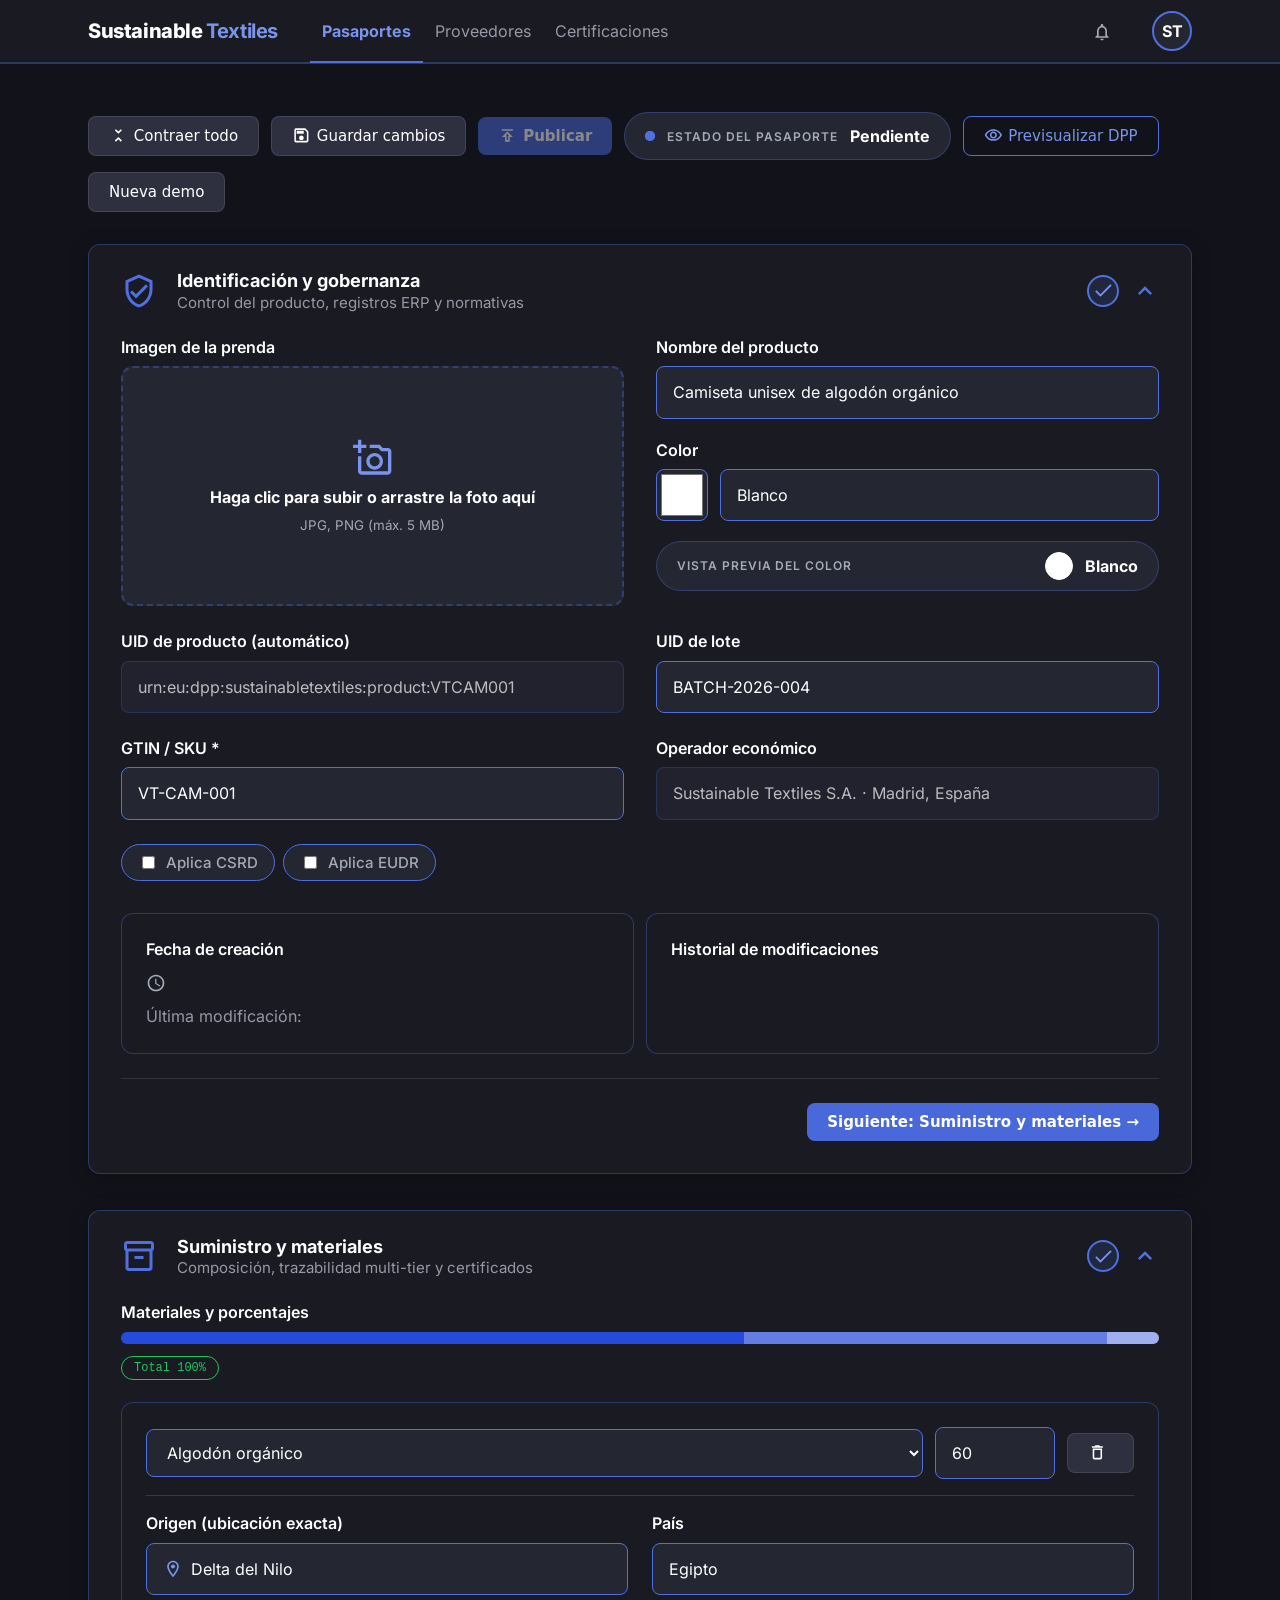
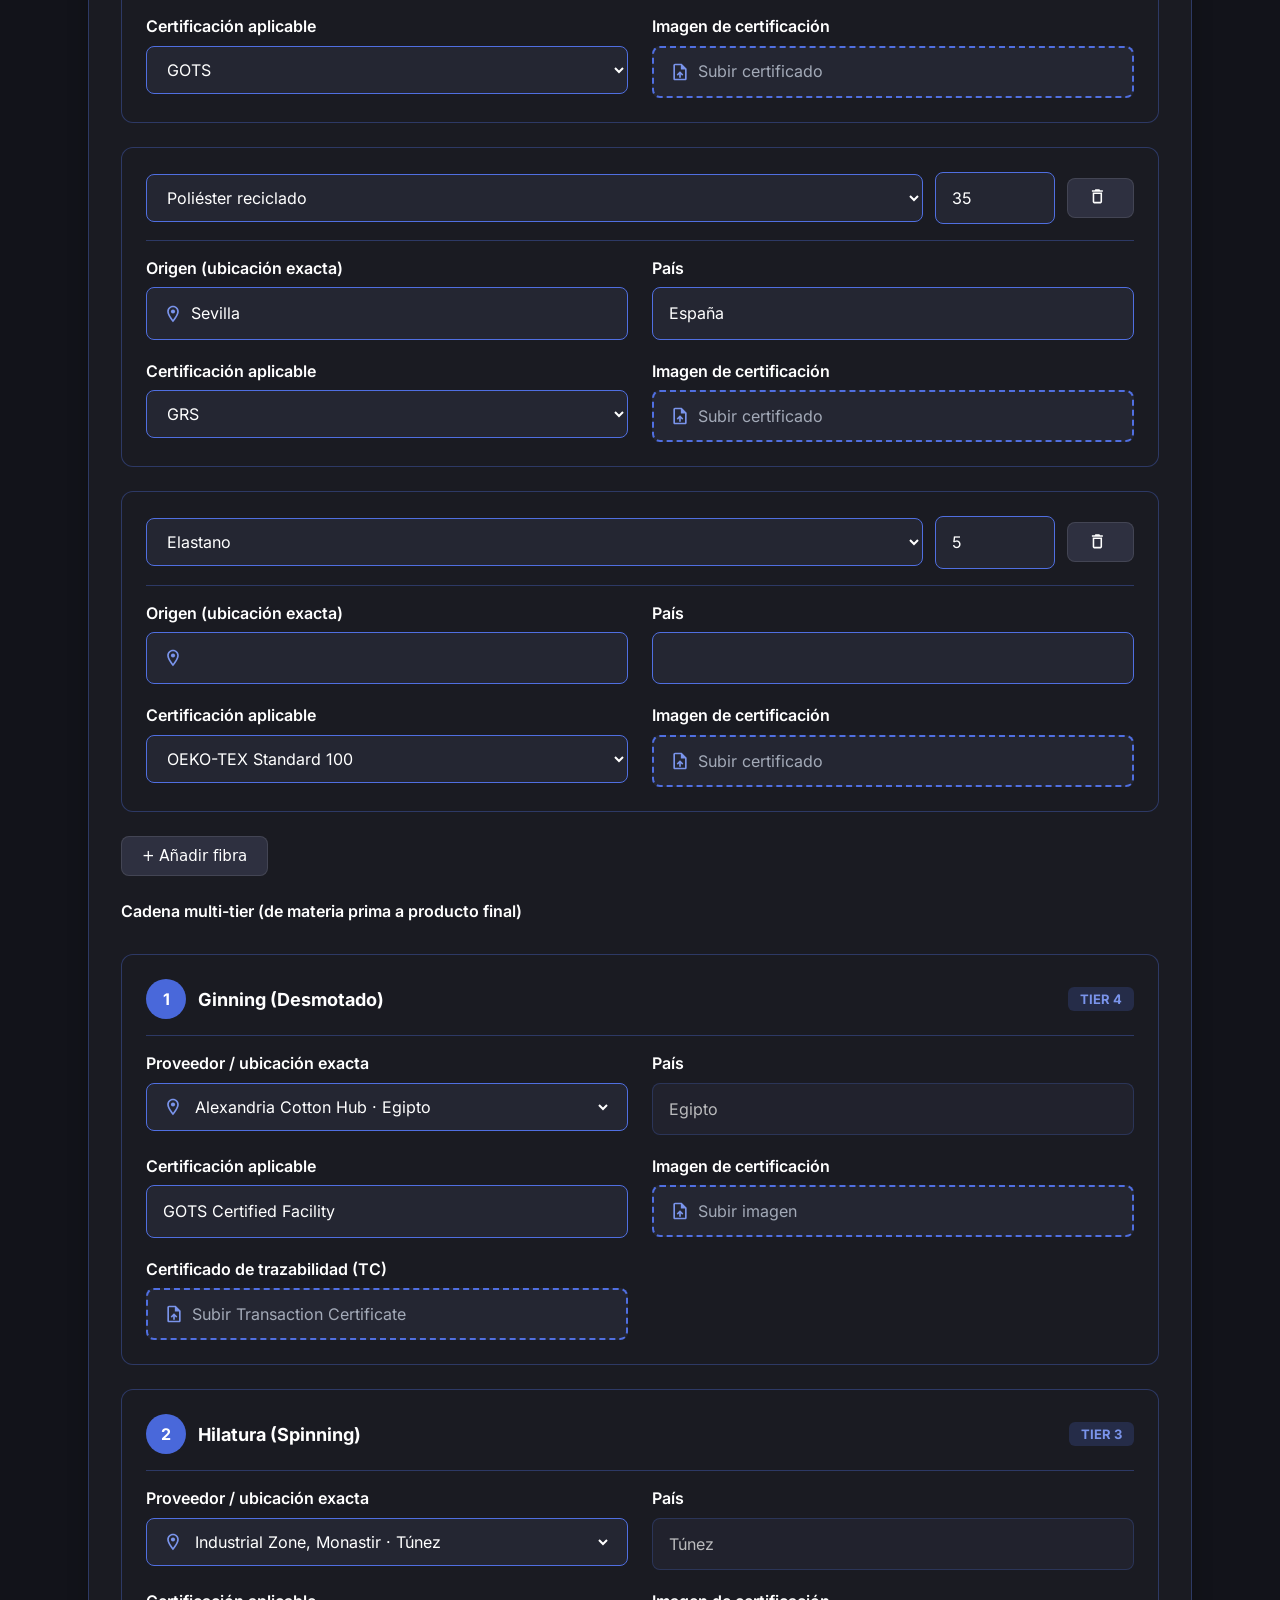
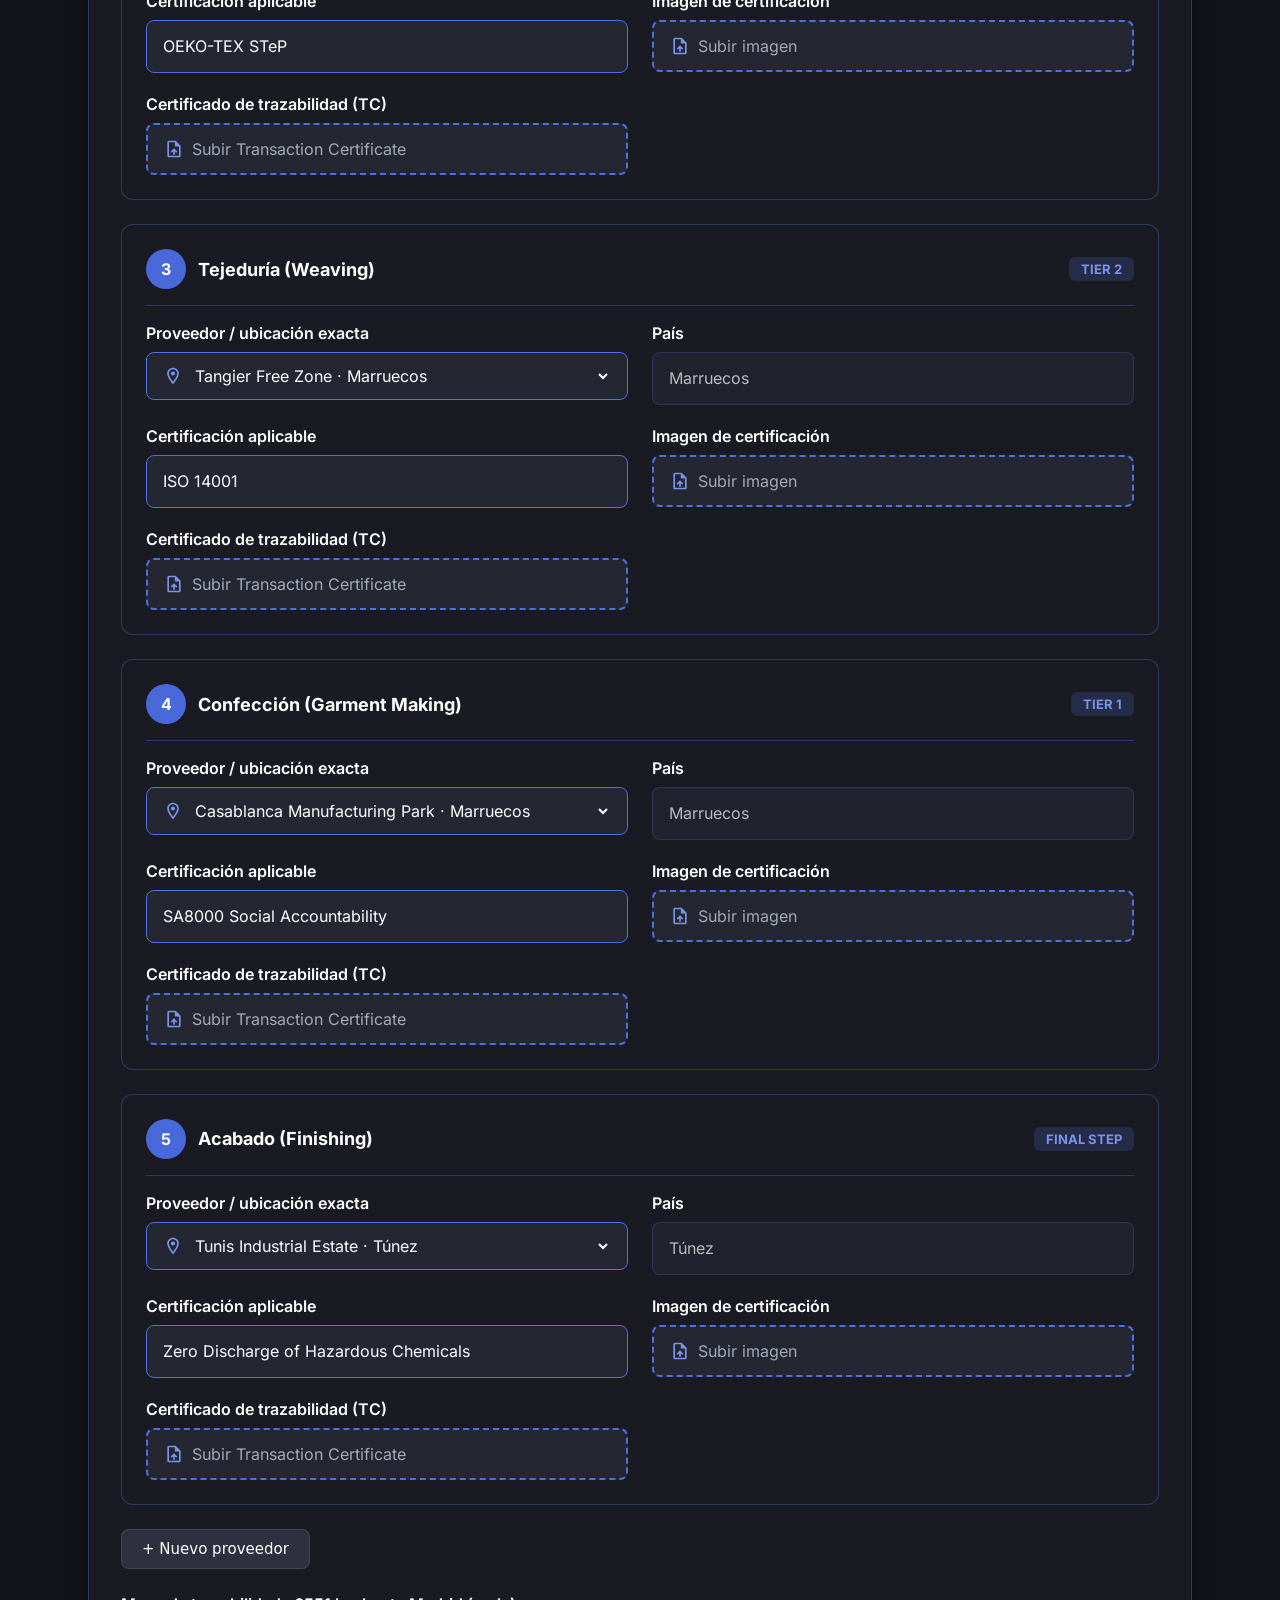
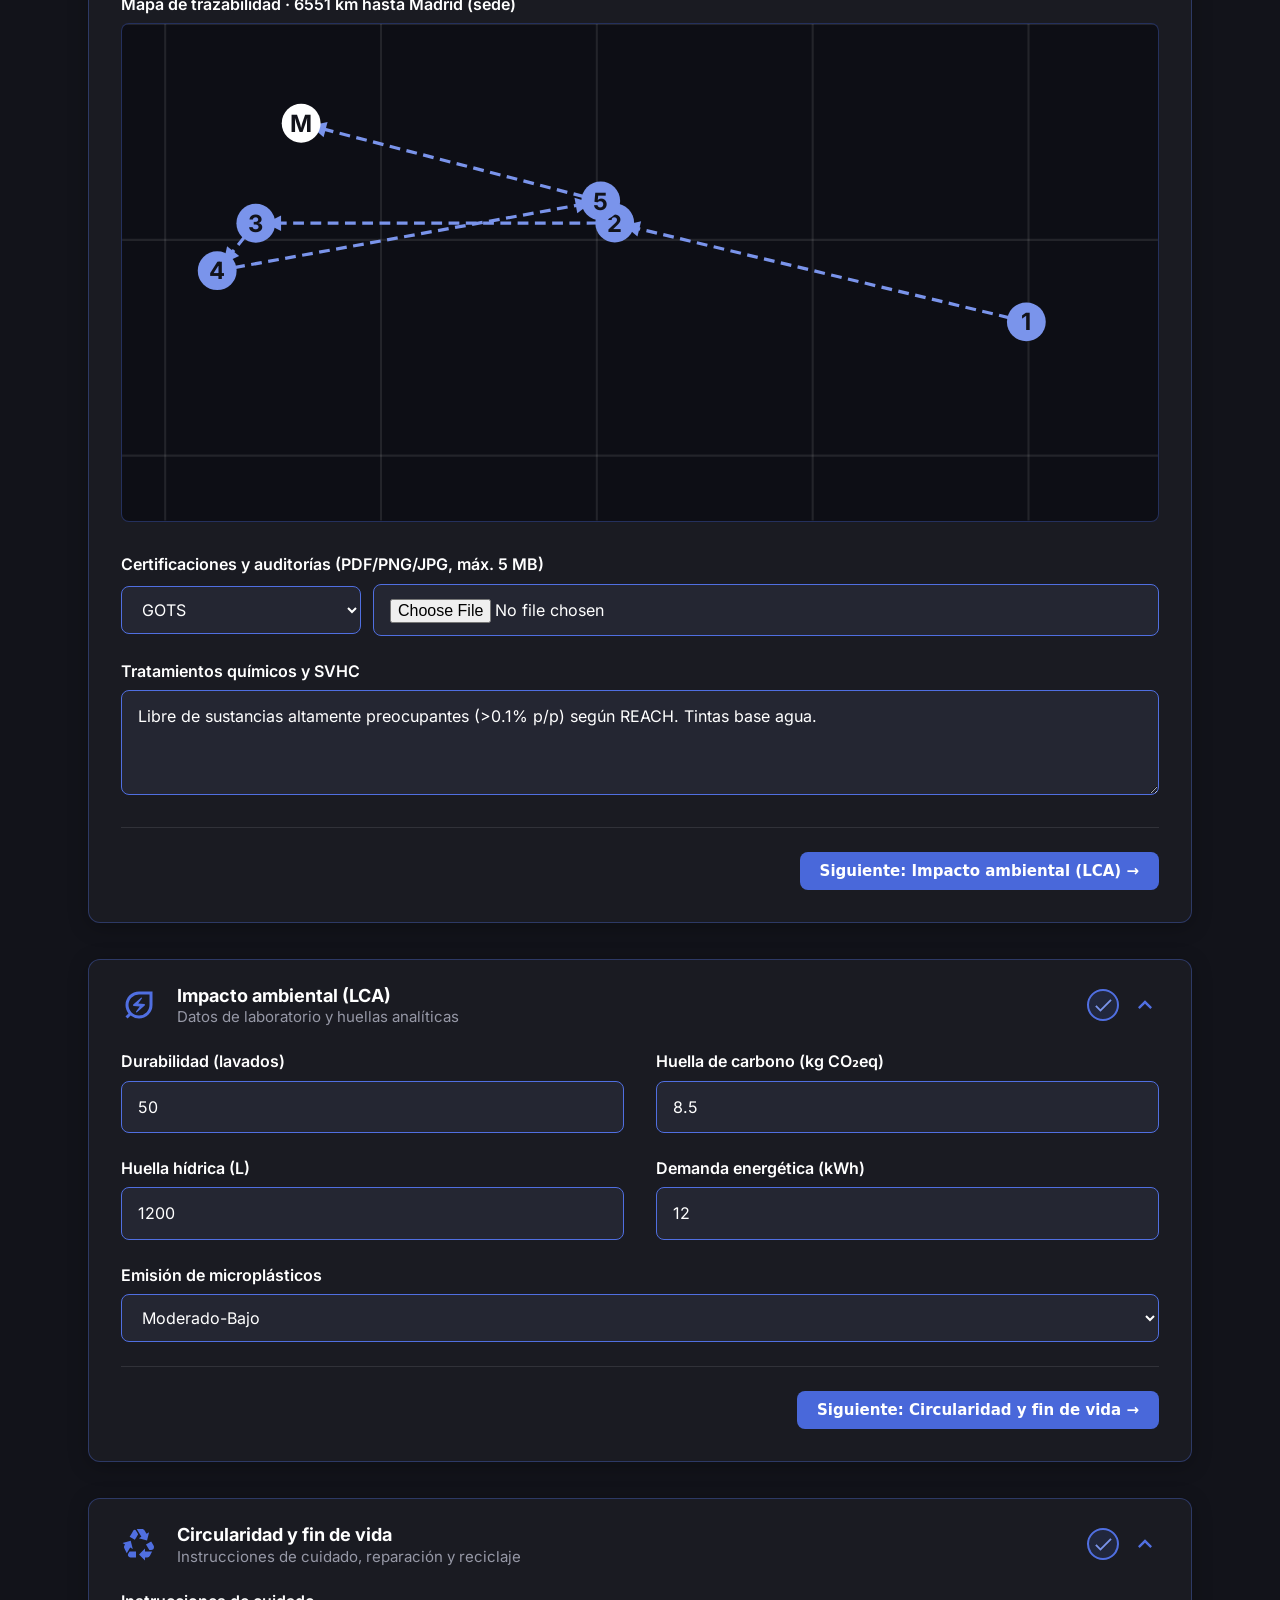
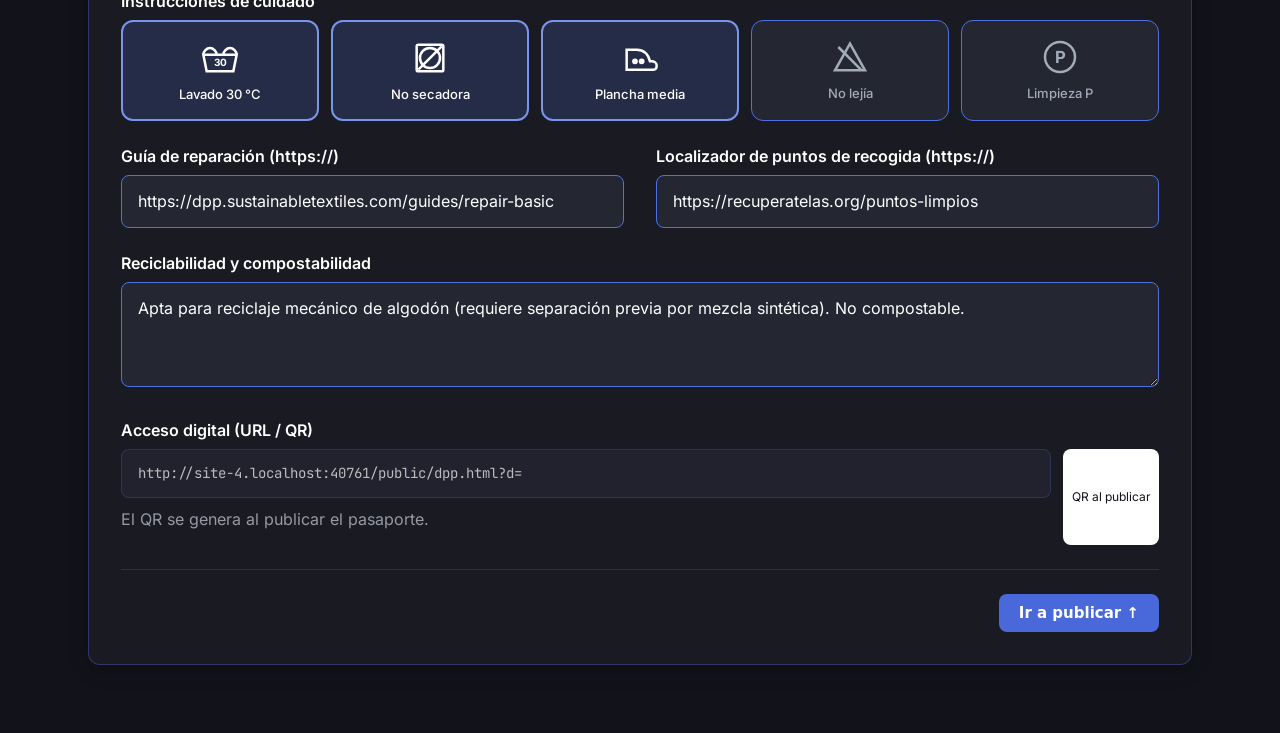
==== commit 7a5dca6a: "Added tracking, fixed bugs" ====
--- a/public/index.html
+++ b/public/index.html
@@ -2,7 +2,7 @@
 <link rel="stylesheet" href="assets/app.css"><script src="assets/qrcode.js"></script><script src="assets/common.js"></script>
 <script>
 const QC={},QR=u=>{const q=qrcode(0,'M');q.addData(u);q.make();return q.createSvgTag(4)};
-function app(){return{FIB,CARE,FCERT,TIERN,TIERB,CARE_SVG,MICRO,URLOK,mapSvg,dist,CERTS:['GOTS','GRS','OEKO-TEX Standard 100','BCI'],ct:'GOTS',ns:{n:'',c:'',lat:'',lon:''},busy:'',d:SAMPLE(),tok:'',st:'Draft',snap:'',toast:{m:'',k:''},t:0,open:{a:1,b:1,c:1,d:1},ready:0,saved:0,nw:0,meta:{created:'',updated:'',hist:[]},
+function app(){return{FIB,CARE,FCERT,TIERN,TIERB,CARE_SVG,MICRO,URLOK,mapSvg,dist,CERTS:['GOTS','GRS','OEKO-TEX Standard 100','BCI'],ct:'GOTS',ns:{n:'',c:'',lat:'',lon:''},busy:'',d:SAMPLE(),tok:'',st:'Draft',snap:'',toast:{m:'',k:''},t:0,open:{a:1,b:1,c:1,d:1},ready:0,saved:0,showMiss:false,nw:0,meta:{created:'',updated:'',hist:[]},
 async init(){this.tok=new URLSearchParams(location.search).get('d')||'';
 let r=this.tok?await api('get',this.tok):{};if(!r.data){r=await api('new','',SAMPLE());if(!r.token)return alert('No se pudo conectar con la base de datos (revisa config.php).');this.tok=r.token;this.nw=1}
 history.replaceState(0,'','?d='+this.tok);const now=new Date().toISOString(),had=!!r.data.m;this.meta=r.data.m||{created:now,updated:now,hist:[{t:now,m:'Creación del pasaporte'}]};delete r.data.m;this.d=fix(r.data);this.snap=JSON.stringify(this.d);this.st=r.status;this.ready=1;this.$watch('d',()=>{if(JSON.stringify(this.d)===this.snap)return;this.st='Draft';clearTimeout(this.t);this.t=setTimeout(()=>this.persist(),600)},{deep:true});if(this.nw)this.persist()},
@@ -36,21 +36,39 @@
 async publish(){clearTimeout(this.t);this.hist('Publicado');await this.persist();const r=await api('publish',this.tok);if(r.error)return alert('No se pudo publicar: '+r.error);
 this.st='Published';this.say('Pasaporte publicado','ok')},
 get svg(){return 'data:image/svg+xml;charset=utf-8,'+encodeURIComponent(this.qr)}}}
-</script><script defer src="assets/alpine.min.js"></script><style>[x-cloak]{display:none}</style></head>
+</script><script defer src="assets/alpine.min.js"></script><style>[x-cloak]{display:none}</style>
+<!-- Google Tag Manager -->
+<script>(function(w,d,s,l,i){w[l]=w[l]||[];w[l].push({'gtm.start':
+new Date().getTime(),event:'gtm.js'});var f=d.getElementsByTagName(s)[0],
+j=d.createElement(s),dl=l!='dataLayer'?'&l='+l:'';j.async=true;j.src=
+'https://www.googletagmanager.com/gtm.js?id='+i+dl;f.parentNode.insertBefore(j,f);
+})(window,document,'script','dataLayer','GTM-NLQGP6NM');</script>
+<!-- End Google Tag Manager -->
+<script>
+    !function(t,e){var o,n,p,r;e.__SV||(window.posthog && window.posthog.__loaded)||(window.posthog=e,e._i=[],e.init=function(i,s,a){function g(t,e){var o=e.split(".");2==o.length&&(t=t[o[0]],e=o[1]),t[e]=function(){t.push([e].concat(Array.prototype.slice.call(arguments,0)))}}p||((p=t.createElement("script")).type="text/javascript",p.crossOrigin="anonymous",p.async=!0,p.src=s.api_host.replace(".i.posthog.com","-assets.i.posthog.com")+"/static/array.js",p.onerror=function(){p=null},(r=t.getElementsByTagName("script")[0]).parentNode.insertBefore(p,r));var u=e;for(void 0!==a?u=e[a]=[]:a="posthog",u.people=u.people||[],Object.defineProperty(u,"toString",{configurable:!0,enumerable:!0,writable:!0,value:function(t){var e="posthog";return"posthog"!==a&&(e+="."+a),t||(e+=" (stub)"),e}}),Object.defineProperty(u.people,"toString",{configurable:!0,enumerable:!0,writable:!0,value:function(){return u.toString(1)+".people (stub)"}}),o="init capture register register_once register_for_session unregister opt_out_capturing has_opted_out_capturing opt_in_capturing reset isFeatureEnabled getFeatureFlag getFeatureFlagPayload reloadFeatureFlags group identify setPersonProperties setPersonPropertiesForFlags resetPersonPropertiesForFlags setGroupPropertiesForFlags resetGroupPropertiesForFlags resetGroups onFeatureFlags addFeatureFlagsHandler onSessionId getSurveys getActiveMatchingSurveys renderSurvey canRenderSurvey getNextSurveyStep".split(" "),n=0;n<o.length;n++)g(u,o[n]);e._i.push([i,s,a])},e.__SV=1)}(document,window.posthog||[]);
+    posthog.init('phc_uymbpzj6wPyu9aMWRNyhYJsao3UZtVMyKP6g86wDjWjF', {
+        api_host: 'https://us.i.posthog.com',
+        defaults: '2026-08-30'
+    })
+</script>
+</head>
 <body x-data="app()" x-cloak>
+	<!-- Google Tag Manager (noscript) -->
+<noscript><iframe src="https://www.googletagmanager.com/ns.html?id=GTM-NLQGP6NM" height="0" width="0" style="display:none;visibility:hidden"></iframe></noscript>
+<!-- End Google Tag Manager (noscript) -->	
 <header class="nav"><div><span class="logo">Sustainable <b>Textiles</b></span><span class="lk"><a class="on" href="#">Pasaportes</a><a aria-disabled="true" title="Próximamente">Proveedores</a><a aria-disabled="true" title="Próximamente">Certificaciones</a></span><button class="ib" aria-label="Notificaciones"><svg class="ic"><use href="assets/icons.svg#i-notifications"/></svg></button><span class="av" aria-hidden="true">ST</span></div></header>
 <main class="wrap">
 <div class="bar"><button class="btn" @click="toggleAll()"><svg class="ic"><use :href="'assets/icons.svg#i-'+(allOpen?'unfold_less':'unfold_more')"/></svg><span x-text="allOpen?'Contraer todo':'Expandir todo'"></span></button>
 <button class="btn" @click="saveNow()"><svg class="ic"><use href="assets/icons.svg#i-save"/></svg><span x-text="saved?'Guardado ✓':'Guardar cambios'"></span></button>
-<button class="btn pri" :disabled="errs.length||!ready" @click="publish()"><svg class="ic"><use href="assets/icons.svg#i-publish"/></svg>Publicar</button>
+<button class="btn pri" :disabled="errs.length>0||!ready" @click="publish()"><svg class="ic"><use href="assets/icons.svg#i-publish"/></svg>Publicar</button>
 <span class="pill"><i class="dot"></i><small>Estado del pasaporte</small><b x-text="st=='Published'?'Publicado':'Pendiente'"></b></span>
 <a class="btn out" :href="'dpp.html?d='+tok" target="dpp"><svg class="ic"><use href="assets/icons.svg#i-visibility"/></svg>Previsualizar DPP</a>
 <button class="btn" @click="location.href=location.pathname">Nueva demo</button></div>
 <div class="card err" x-show="errs.length"><b>Para publicar falta:</b><template x-for="e in errs"><div x-text="'· '+e"></div></template></div>
-<div class="card row" x-show="qr"><div x-html="qr" style="width:120px;background:#fff;padding:6px;border-radius:8px"></div>
+<div class="card row" x-show="qr"><div x-html="qr" style="width:auto;background:#fff;padding:6px;border-radius:8px"></div>
 <div>Pasaporte publicado.<br><a :href="url" target="_blank" x-text="url" style="color:var(--ac)"></a><br><br><a class="btn" :href="svg" download="qr-dpp.svg">Descargar QR (.svg)</a></div></div>
 
-<section class="mod" id="m-a"><button @click="open.a=!open.a" :aria-expanded="!!open.a"><div class="hd"><svg class="ic"><use href="assets/icons.svg#i-verified_user"/></svg><div><h3>Identificación y gobernanza</h3><small>Control del producto, registros ERP y normativas</small></div></div><div class="rt"><span class="st" :class="ok.a&&'done'"><svg class="ic" x-show="ok.a"><use href="assets/icons.svg#i-check"/></svg></span><svg class="ic ch" :class="open.a&&'up'"><use href="assets/icons.svg#i-expand_more"/></svg></div></button><div class="body" x-show="open.a">
+<section class="mod" id="m-a"><button @click="open.a=!open.a" :aria-expanded="!!open.a"><div class="hd"><svg class="ic"><use href="assets/icons.svg#i-verified_user"/></svg><div><h3>Identificación y gobernanza</h3><small>Control del producto, registros ERP y normativas</small></div></div><div class="rt"><span class="st" :class="ok.a&&'done'"><svg class="ic" x-show="ok.a"><use href="assets/icons.svg#i-check"/></svg></span><svg class="ic ch" :class="open.a&&'rot'"><use href="assets/icons.svg#i-expand_more"/></svg></div></button><div class="body" x-show="open.a">
 <div><label>Imagen de la prenda</label><label class="drop" @dragover.prevent @drop.prevent="upf('imagen',$event.dataTransfer.files[0],r=>d.a.img=r.url)"><img x-show="d.a.img" :src="d.a.img" alt="Imagen de la prenda"><span class="dz" x-show="!d.a.img"><svg class="ic"><use href="assets/icons.svg#i-add_a_photo"/></svg><b x-text="busy=='imagen'?'Subiendo imagen…':'Haga clic para subir o arrastre la foto aquí'"></b><small>JPG, PNG (máx. 5 MB)</small></span><input type="file" hidden accept="image/png,image/jpeg" @change="up('imagen',$event,r=>d.a.img=r.url)"></label></div>
 <div class="stack"><div><label>Nombre del producto</label><input x-model="d.a.name" :class="!(d.a.name||'').trim()&&'bad'"></div>
 <div><label>Color</label><div class="row colrow"><input type="color" x-model="d.a.color" aria-label="Selector de color"><input x-model="d.a.colorName" placeholder="Nombre del color"></div></div>
@@ -62,9 +80,9 @@
 <div class="full chips"><label><input type="checkbox" x-model="d.a.csrd">Aplica CSRD</label><label><input type="checkbox" x-model="d.a.eudr">Aplica EUDR</label></div>
 <div class="full row" style="align-items:stretch"><div class="card" style="flex:1;margin:0"><label>Fecha de creación</label><div><svg class="ic"><use href="assets/icons.svg#i-schedule"/></svg> <span x-text="fmt(meta.created)"></span></div><div style="margin-top:8px;color:var(--tm)">Última modificación: <span x-text="fmt(meta.updated)"></span></div></div>
 <div class="card" style="flex:1;margin:0"><label>Historial de modificaciones</label><template x-for="(e,i) in meta.hist.slice(0,3)"><div :style="i?'color:var(--tm)':''"><svg class="ic"><use :href="'assets/icons.svg#i-'+(i?'history':'update')"/></svg> <span x-text="fmt(e.t)+' · '+e.m"></span></div></template></div></div>
-<div class="full navnx"><div class="err" x-show="mE.a.length" role="alert"><b>Para continuar:</b><template x-for="e in mE.a"><div x-text="'· '+e"></div></template></div><button type="button" class="btn pri" :disabled="mE.a.length" @click="next('a')">Siguiente: Suministro y materiales →</button></div></div></section>
+<div class="full navnx"><div class="err" x-show="showMiss&&mE.a.length>0" role="alert"><b>Para continuar:</b><template x-for="e in mE.a"><div x-text="'· '+e"></div></template></div><button type="button" class="btn out" x-show="mE.a.length>0" :aria-expanded="showMiss" @click="showMiss=!showMiss"><span x-text="(showMiss?'Ocultar':'Mostrar')+' campos pendientes ('+mE.a.length+')'"></span></button><button type="button" class="btn pri" :disabled="mE.a.length>0" @click="next('a')">Siguiente: Suministro y materiales →</button></div></div></section>
 
-<section class="mod" id="m-b"><button @click="open.b=!open.b" :aria-expanded="!!open.b"><div class="hd"><svg class="ic"><use href="assets/icons.svg#i-inventory_2"/></svg><div><h3>Suministro y materiales</h3><small>Composición, trazabilidad multi-tier y certificados</small></div></div><div class="rt"><span class="st" :class="ok.b&&'done'"><svg class="ic" x-show="ok.b"><use href="assets/icons.svg#i-check"/></svg></span><svg class="ic ch" :class="open.b&&'up'"><use href="assets/icons.svg#i-expand_more"/></svg></div></button><div class="body" x-show="open.b">
+<section class="mod" id="m-b"><button @click="open.b=!open.b" :aria-expanded="!!open.b"><div class="hd"><svg class="ic"><use href="assets/icons.svg#i-inventory_2"/></svg><div><h3>Suministro y materiales</h3><small>Composición, trazabilidad multi-tier y certificados</small></div></div><div class="rt"><span class="st" :class="ok.b&&'done'"><svg class="ic" x-show="ok.b"><use href="assets/icons.svg#i-check"/></svg></span><svg class="ic ch" :class="open.b&&'rot'"><use href="assets/icons.svg#i-expand_more"/></svg></div></button><div class="body" x-show="open.b">
 <div class="full"><label>Materiales y porcentajes</label><div class="seg"><template x-for="(m,i) in d.b.mat"><i :style="`width:${Math.min(m.p||0,100)}%;background:hsl(228 70% ${50+i*14}%)`"></i></template></div>
 <span class="badge" :class="total==100?'ok':'no'" x-text="'Total '+total+'%'"></span></div>
 <template x-for="(m,i) in d.b.mat"><div class="full card" style="margin:0"><div class="row"><select x-model="m.n" aria-label="Fibra"><template x-for="f in FIB"><option x-text="f"></option></template></select><input type="number" min="0" max="100" step="0.1" x-model.number="m.p" style="width:120px" :class="total!=100&&'bad'" aria-label="Porcentaje"><button class="btn" @click="d.b.mat.splice(i,1)" aria-label="Quitar fibra"><svg class="ic"><use href="assets/icons.svg#i-delete"/></svg></button></div><div class="gx sub"><div><label>Origen (ubicación exacta)</label><div class="inp"><svg class="ic"><use href="assets/icons.svg#i-location_on"/></svg><input x-model="m.loc"></div></div><div><label>País</label><input x-model="m.c"></div><div><label>Certificación aplicable</label><select x-model="m.cert"><template x-for="c in FCERT"><option x-text="c"></option></template></select></div><div><label>Imagen de certificación</label><div class="row"><label class="up"><svg class="ic"><use href="assets/icons.svg#i-upload_file"/></svg><span x-text="m.certFile?'✓ '+m.certFile:'Subir certificado'"></span><input type="file" hidden accept=".pdf,.png,.jpg,.jpeg" @change="up('F'+(i+1)+'-cert',$event,r=>{m.certFile=r.file;m.certUrl=r.url})"></label><a class="btn" x-show="m.certUrl" :href="m.certUrl" target="_blank" rel="noopener" aria-label="Ver archivo"><svg class="ic"><use href="assets/icons.svg#i-visibility"/></svg></a><button class="btn" x-show="m.certFile" @click="rmf(m,'cert')" aria-label="Quitar archivo"><svg class="ic"><use href="assets/icons.svg#i-close"/></svg></button></div></div></div></div></template>
@@ -75,21 +93,21 @@
 <div class="full"><label>Mapa de trazabilidad · <span x-text="dist(d.b.chain)+' km hasta Madrid (sede)'"></span></label><div x-html="mapSvg(d.b.chain)"></div></div>
 <div class="full"><label>Certificaciones y auditorías (PDF/PNG/JPG, máx. 5 MB)</label><div class="row"><select x-model="ct" style="width:240px"><template x-for="c in CERTS"><option x-text="c"></option></template></select><input type="file" accept=".pdf,.png,.jpg,.jpeg" @change="up(ct,$event,r=>d.b.certs.push({type:ct,file:r.file,url:r.url}))"><span x-show="busy">Subiendo…</span></div>
 <template x-for="f in d.b.certs"><div class="row" style="margin-top:6px"><a :href="f.url" target="_blank" x-text="f.file" style="color:var(--ac)"></a><button class="btn" @click="delFile(f)" aria-label="Quitar archivo">✕</button></div></template></div>
-<div class="full"><label>Tratamientos químicos y SVHC</label><textarea rows="3" x-model="d.b.chem"></textarea></div><div class="full navnx"><div class="err" x-show="mE.b.length" role="alert"><b>Para continuar:</b><template x-for="e in mE.b"><div x-text="'· '+e"></div></template></div><button type="button" class="btn pri" :disabled="mE.b.length" @click="next('b')">Siguiente: Impacto ambiental (LCA) →</button></div></div></section>
+<div class="full"><label>Tratamientos químicos y SVHC</label><textarea rows="3" x-model="d.b.chem"></textarea></div><div class="full navnx"><div class="err" x-show="showMiss&&mE.b.length>0" role="alert"><b>Para continuar:</b><template x-for="e in mE.b"><div x-text="'· '+e"></div></template></div><button type="button" class="btn out" x-show="mE.b.length>0" :aria-expanded="showMiss" @click="showMiss=!showMiss"><span x-text="(showMiss?'Ocultar':'Mostrar')+' campos pendientes ('+mE.b.length+')'"></span></button><button type="button" class="btn pri" :disabled="mE.b.length>0" @click="next('b')">Siguiente: Impacto ambiental (LCA) →</button></div></div></section>
 
-<section class="mod" id="m-c"><button @click="open.c=!open.c" :aria-expanded="!!open.c"><div class="hd"><svg class="ic"><use href="assets/icons.svg#i-eco"/></svg><div><h3>Impacto ambiental (LCA)</h3><small>Datos de laboratorio y huellas analíticas</small></div></div><div class="rt"><span class="st" :class="ok.c&&'done'"><svg class="ic" x-show="ok.c"><use href="assets/icons.svg#i-check"/></svg></span><svg class="ic ch" :class="open.c&&'up'"><use href="assets/icons.svg#i-expand_more"/></svg></div></button><div class="body" x-show="open.c">
+<section class="mod" id="m-c"><button @click="open.c=!open.c" :aria-expanded="!!open.c"><div class="hd"><svg class="ic"><use href="assets/icons.svg#i-eco"/></svg><div><h3>Impacto ambiental (LCA)</h3><small>Datos de laboratorio y huellas analíticas</small></div></div><div class="rt"><span class="st" :class="ok.c&&'done'"><svg class="ic" x-show="ok.c"><use href="assets/icons.svg#i-check"/></svg></span><svg class="ic ch" :class="open.c&&'rot'"><use href="assets/icons.svg#i-expand_more"/></svg></div></button><div class="body" x-show="open.c">
 <div><label>Durabilidad (lavados)</label><input type="number" min="1" step="1" x-model.number="d.c.dur" :class="!(d.c.dur>0)&&'bad'"></div>
 <div><label>Huella de carbono (kg CO₂eq)</label><input type="number" min="0" step="0.1" x-model.number="d.c.co2" :class="!(d.c.co2>0)&&'bad'"></div>
 <div><label>Huella hídrica (L)</label><input type="number" min="0" step="1" x-model.number="d.c.h2o"></div>
 <div><label>Demanda energética (kWh)</label><input type="number" min="0" step="1" x-model.number="d.c.kwh"></div>
-<div class="full"><label>Emisión de microplásticos</label><select x-model="d.c.micro"><template x-for="m in MICRO"><option x-text="m" :selected="m==d.c.micro"></option></template></select></div><div class="full navnx"><div class="err" x-show="mE.c.length" role="alert"><b>Para continuar:</b><template x-for="e in mE.c"><div x-text="'· '+e"></div></template></div><button type="button" class="btn pri" :disabled="mE.c.length" @click="next('c')">Siguiente: Circularidad y fin de vida →</button></div></div></section>
+<div class="full"><label>Emisión de microplásticos</label><select x-model="d.c.micro"><template x-for="m in MICRO"><option x-text="m" :selected="m==d.c.micro"></option></template></select></div><div class="full navnx"><div class="err" x-show="showMiss&&mE.c.length>0" role="alert"><b>Para continuar:</b><template x-for="e in mE.c"><div x-text="'· '+e"></div></template></div><button type="button" class="btn out" x-show="mE.c.length>0" :aria-expanded="showMiss" @click="showMiss=!showMiss"><span x-text="(showMiss?'Ocultar':'Mostrar')+' campos pendientes ('+mE.c.length+')'"></span></button><button type="button" class="btn pri" :disabled="mE.c.length>0" @click="next('c')">Siguiente: Circularidad y fin de vida →</button></div></div></section>
 
-<section class="mod" id="m-d"><button @click="open.d=!open.d" :aria-expanded="!!open.d"><div class="hd"><svg class="ic"><use href="assets/icons.svg#i-recycling"/></svg><div><h3>Circularidad y fin de vida</h3><small>Instrucciones de cuidado, reparación y reciclaje</small></div></div><div class="rt"><span class="st" :class="ok.d&&'done'"><svg class="ic" x-show="ok.d"><use href="assets/icons.svg#i-check"/></svg></span><svg class="ic ch" :class="open.d&&'up'"><use href="assets/icons.svg#i-expand_more"/></svg></div></button><div class="body" x-show="open.d">
+<section class="mod" id="m-d"><button @click="open.d=!open.d" :aria-expanded="!!open.d"><div class="hd"><svg class="ic"><use href="assets/icons.svg#i-recycling"/></svg><div><h3>Circularidad y fin de vida</h3><small>Instrucciones de cuidado, reparación y reciclaje</small></div></div><div class="rt"><span class="st" :class="ok.d&&'done'"><svg class="ic" x-show="ok.d"><use href="assets/icons.svg#i-check"/></svg></span><svg class="ic ch" :class="open.d&&'rot'"><use href="assets/icons.svg#i-expand_more"/></svg></div></button><div class="body" x-show="open.d">
 <div class="full"><label>Instrucciones de cuidado</label><div class="care"><template x-for="(v,k) in CARE"><button type="button" class="ct" :class="d.d.care.includes(k)&&'on'" :aria-pressed="d.d.care.includes(k)" @click="toggleCare(k)"><svg viewBox="0 0 24 24" fill="none" stroke="currentColor" stroke-width="1.5" x-html="CARE_SVG[k]"></svg><span x-text="v"></span></button></template></div></div>
 <div><label>Guía de reparación (https://)</label><input type="url" x-model="d.d.repair" :class="!URLOK(d.d.repair)&&'bad'"></div>
 <div><label>Localizador de puntos de recogida (https://)</label><input type="url" x-model="d.d.col" :class="!URLOK(d.d.col)&&'bad'"></div>
 <div class="full"><label>Reciclabilidad y compostabilidad</label><textarea rows="3" x-model="d.d.rec"></textarea></div>
-<div class="full"><label>Acceso digital (URL / QR)</label><div class="row" style="align-items:flex-start"><div style="flex:1"><input readonly :value="url" style="font-family:'JetBrains Mono',monospace;font-size:14px"><p style="margin:8px 0;color:var(--tm)">El QR se genera al publicar el pasaporte.</p><a class="btn" :href="svg" download="qr-dpp.svg" x-show="qr"><svg class="ic"><use href="assets/icons.svg#i-download"/></svg>Descargar QR (.svg)</a></div><div class="qrb"><div x-html="qr" x-show="qr" style="width:100%"></div><span x-show="!qr">QR al publicar</span></div></div></div><div class="full navnx"><div class="err" x-show="mE.d.length" role="alert"><b>Para continuar:</b><template x-for="e in mE.d"><div x-text="'· '+e"></div></template></div><button type="button" class="btn pri" :disabled="errs.length" @click="next('d')">Ir a publicar ↑</button></div></div></section>
+<div class="full"><label>Acceso digital (URL / QR)</label><div class="row" style="align-items:flex-start"><div style="flex:1"><input readonly :value="url" style="font-family:'JetBrains Mono',monospace;font-size:14px"><p style="margin:8px 0;color:var(--tm)">El QR se genera al publicar el pasaporte.</p><a class="btn" :href="svg" download="qr-dpp.svg" x-show="qr"><svg class="ic"><use href="assets/icons.svg#i-download"/></svg>Descargar QR (.svg)</a></div><div class="qrb"><div x-html="qr" x-show="qr" style="width:100%"></div><span x-show="!qr">QR al publicar</span></div></div></div><div class="full navnx"><div class="err" x-show="showMiss&&errs.length>0" role="alert"><b>Para continuar:</b><template x-for="e in errs"><div x-text="'· '+e"></div></template></div><button type="button" class="btn out" x-show="errs.length>0" :aria-expanded="showMiss" @click="showMiss=!showMiss"><span x-text="(showMiss?'Ocultar':'Mostrar')+' campos pendientes ('+errs.length+')'"></span></button><button type="button" class="btn pri" :disabled="errs.length>0" @click="next('d')">Ir a publicar ↑</button></div></div></section>
 <dialog x-ref="dlg" style="background:var(--cd);color:var(--t2);border:1px solid var(--bd);border-radius:12px;width:min(420px,92vw)"><h3>Nuevo proveedor</h3>
 <label>Nombre</label><input x-model="ns.n"><label>País</label><input x-model="ns.c"><div class="row"><div><label>Latitud</label><input type="number" step="any" x-model="ns.lat"></div><div><label>Longitud</label><input type="number" step="any" x-model="ns.lon"></div></div>
 <div class="row" style="margin-top:12px"><button class="btn pri" @click="addSup()">Guardar</button><button class="btn" @click="$refs.dlg.close()">Cancelar</button></div></dialog>
--- a/public/assets/app.css
+++ b/public/assets/app.css
@@ -28,7 +28,7 @@
 .logo{font:800 20px Inter,sans-serif;color:var(--tx);letter-spacing:-.02em}.logo b{color:var(--ac)}.nav a{color:var(--t2);padding:20px 12px;text-decoration:none;border-bottom:2px solid transparent}.nav a.on{color:var(--ac);border-color:var(--ac5);font-weight:700}.nav a[aria-disabled]{color:var(--tm);cursor:default}
 .ib{all:unset;margin-left:auto;cursor:pointer;color:var(--t2);padding:8px;border-radius:50%}.ib:hover{background:var(--el)}.ib:focus-visible{outline:2px solid var(--ac)}.av{width:40px;height:40px;border-radius:50%;border:2px solid var(--ac5);display:grid;place-items:center;color:var(--tx);font-weight:700;background:var(--pn)}
 .hd{display:flex;align-items:center;gap:20px}.hd .ic{width:36px;height:36px;color:var(--ac5)}.hd h3{margin:0;font-size:18px}.hd small{display:block;color:var(--tm);font:400 15px Inter,sans-serif}.rt{display:flex;align-items:center;gap:12px}
-.st{width:32px;height:32px;border-radius:50%;border:2px solid var(--bc);display:grid;place-items:center;color:var(--ac)}.st.done{background:rgba(80,111,225,.14)}.ch{width:28px;height:28px;color:var(--ac5);transition:transform .2s}.ch.up{transform:rotate(180deg)}
+.st{width:32px;height:32px;border-radius:50%;border:2px solid var(--bc);display:grid;place-items:center;color:var(--ac)}.st.done{background:rgba(80,111,225,.14)}.ch{width:28px;height:28px;color:var(--ac5);transition:transform .2s}.ch.rot{transform:rotate(180deg)}
 .pill{display:inline-flex;gap:12px;align-items:center;background:var(--pn);border:1px solid var(--bd);border-radius:99px;padding:10px 20px;color:var(--tx)}.pill small{font:600 12px Inter,sans-serif;letter-spacing:.08em;text-transform:uppercase;color:var(--t2)}
 .dot{width:10px;height:10px;border-radius:50%;background:var(--ac5);position:relative}.dot::after{content:"";position:absolute;inset:0;border-radius:50%;background:var(--ac5);animation:ping 1.5s infinite}@keyframes ping{to{transform:scale(2.5);opacity:0}}
 .drop{display:flex;align-items:center;justify-content:center;min-height:240px;border:2px dashed var(--bd);border-radius:12px;background:var(--pn);cursor:pointer;margin:0;overflow:hidden;font-weight:400;padding:16px}.drop:hover{border-color:var(--ac)}.drop img{max-width:100%;max-height:240px;border-radius:8px}
@@ -46,4 +46,4 @@
 .qrb{width:96px;height:96px;background:#fff;color:#12131a;display:grid;place-items:center;padding:6px;border-radius:8px;flex:none;text-align:center;font-size:12px}.qrb svg{width:100%;height:100%}
 @media(max-width:640px){.gx{grid-template-columns:1fr}}
 
-.mod{scroll-margin-top:80px}.navnx{display:flex;justify-content:space-between;align-items:center;gap:16px;flex-wrap:wrap;border-top:1px solid rgba(255,255,255,.1);padding-top:24px}.navnx .err{flex:1;min-width:220px}.navnx .btn{margin-left:auto}
+.mod{scroll-margin-top:80px}.navnx{display:flex;justify-content:space-between;align-items:center;gap:16px;flex-wrap:wrap;border-top:1px solid rgba(255,255,255,.1);padding-top:24px}.navnx .err{flex:1 0 100%}.navnx .btn.pri{margin-left:auto}
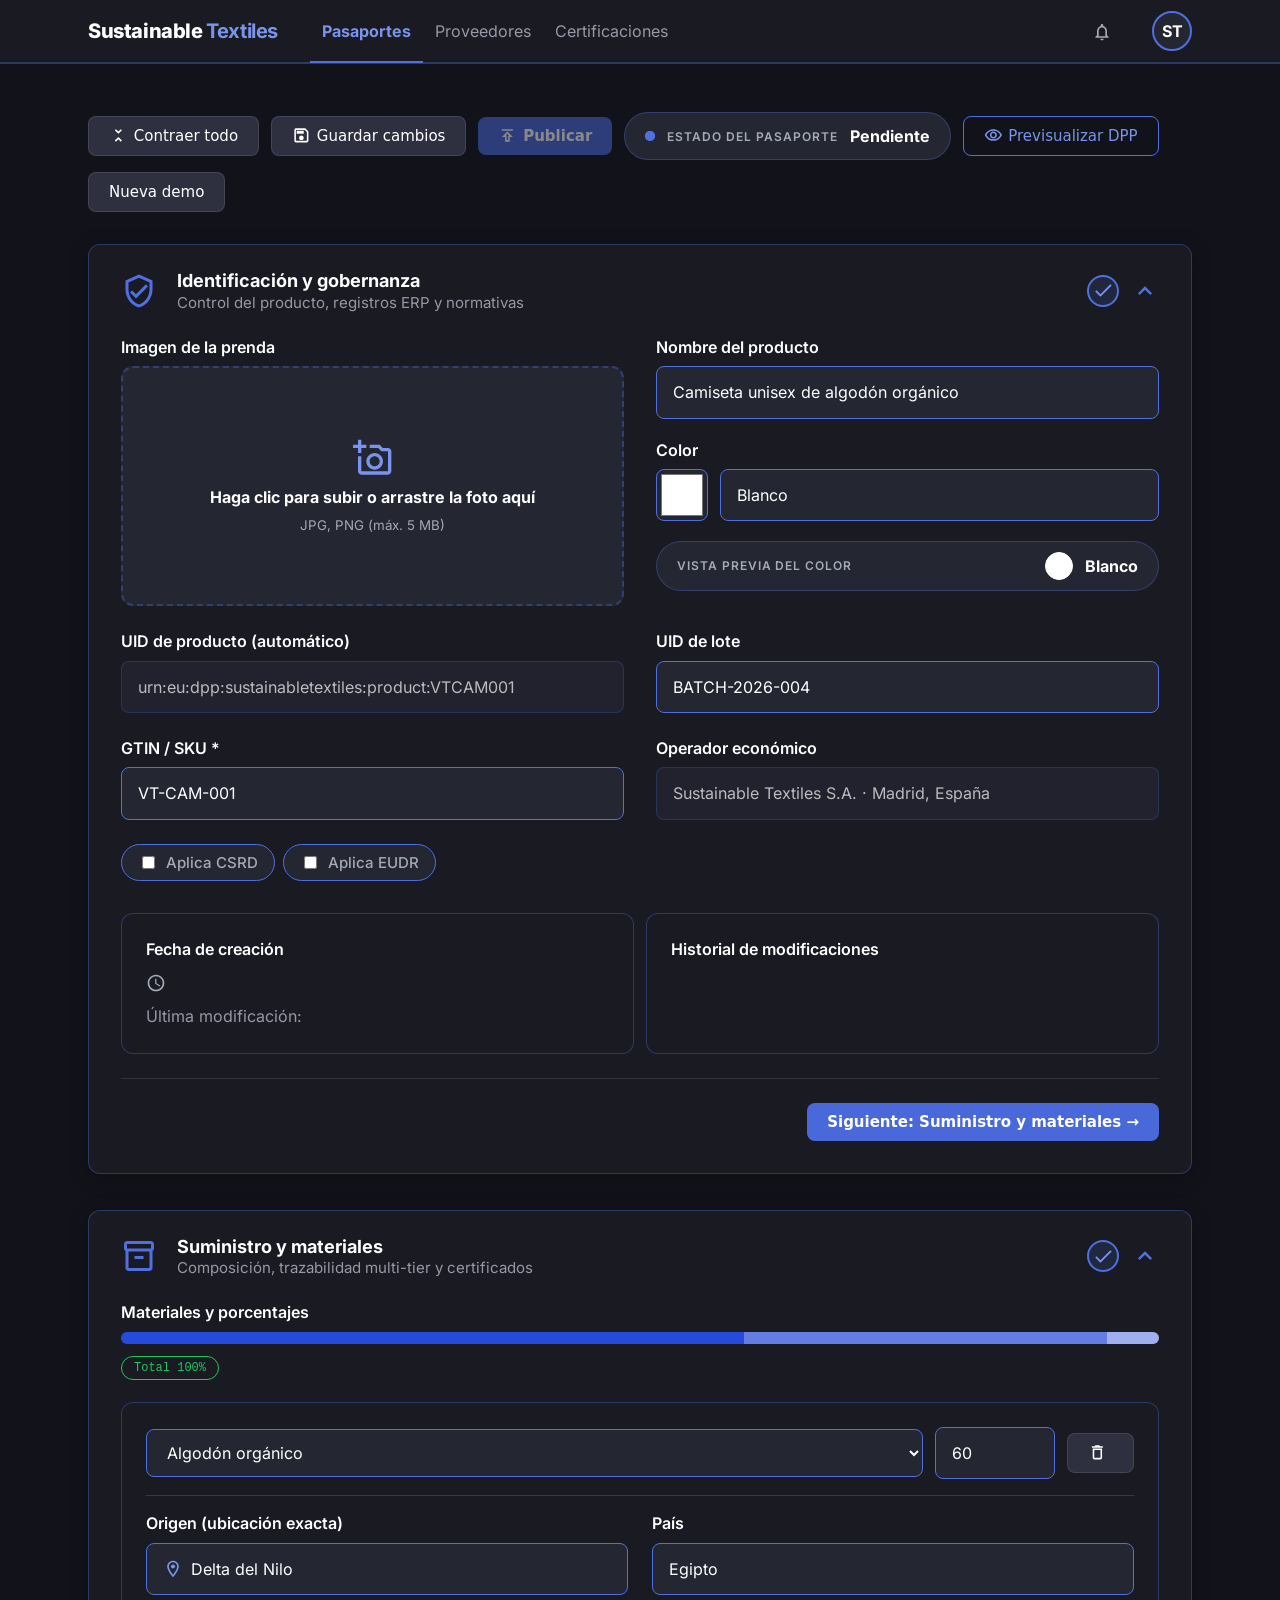
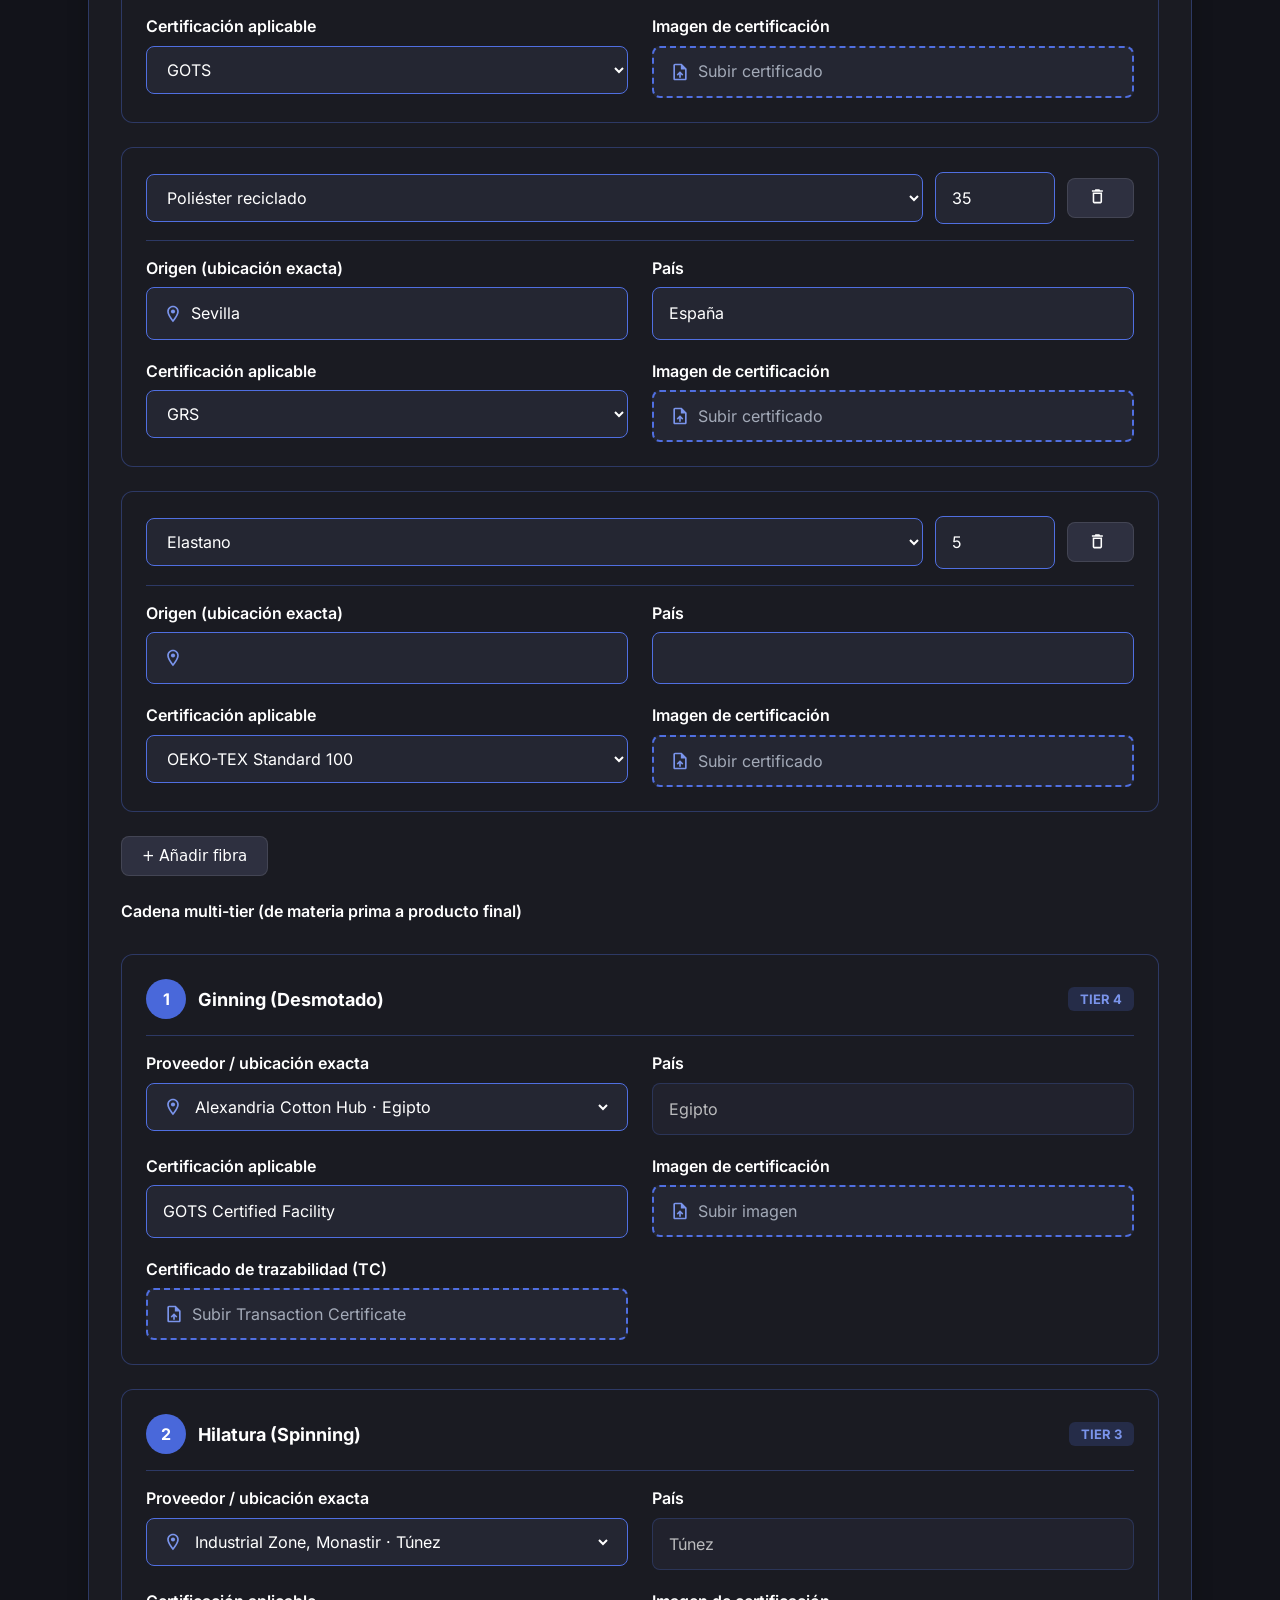
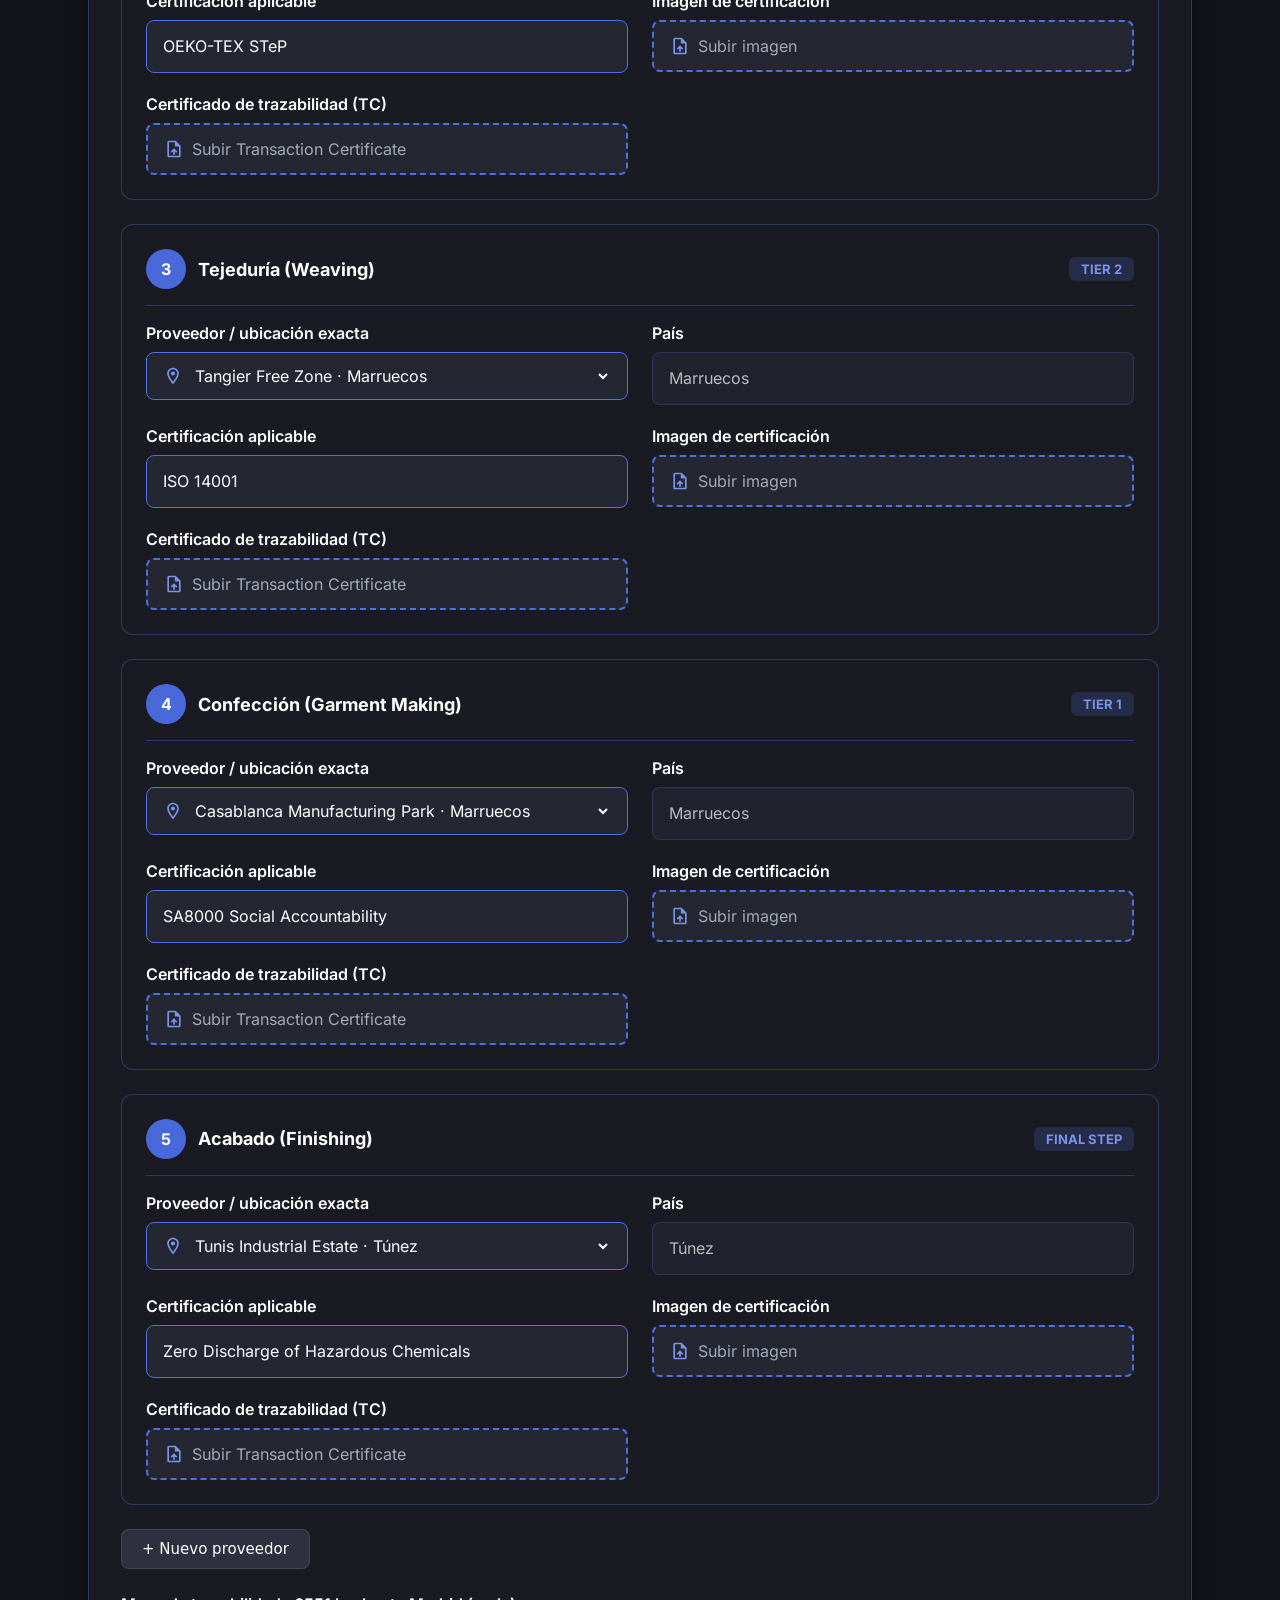
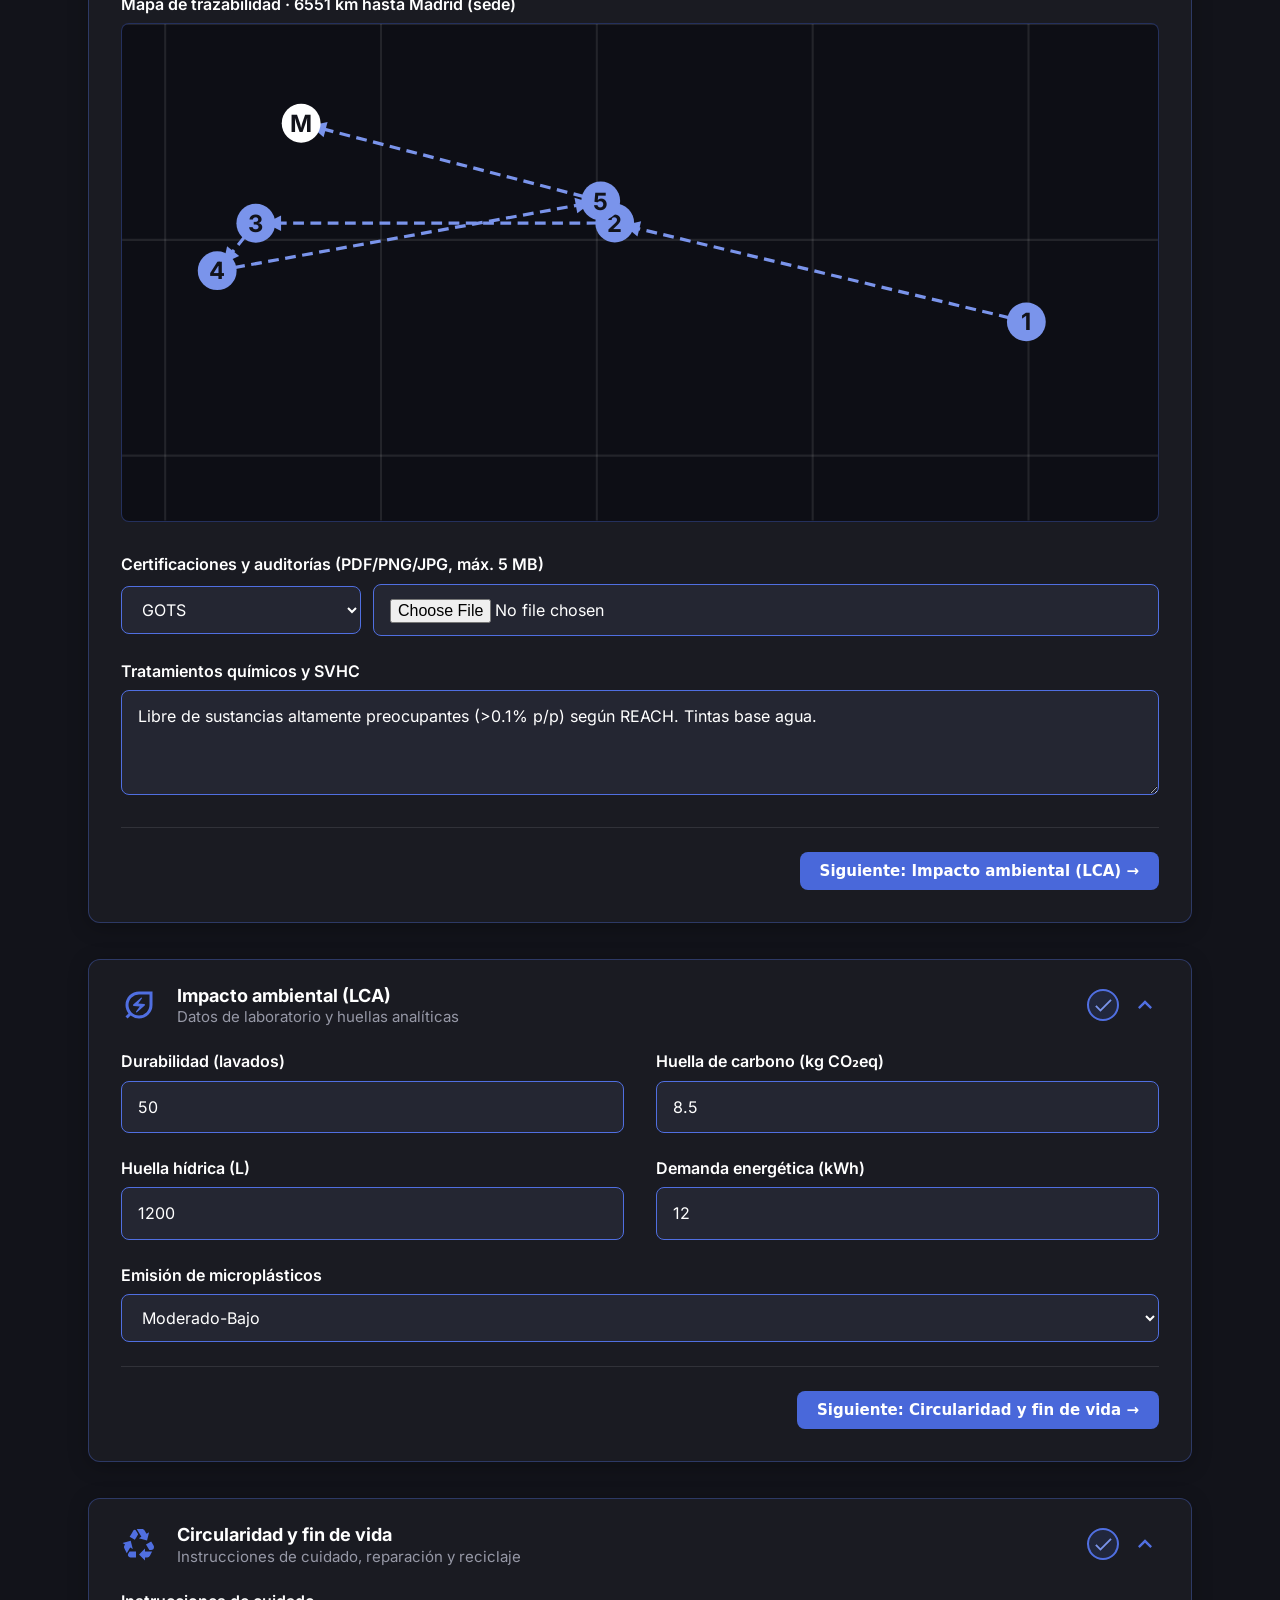
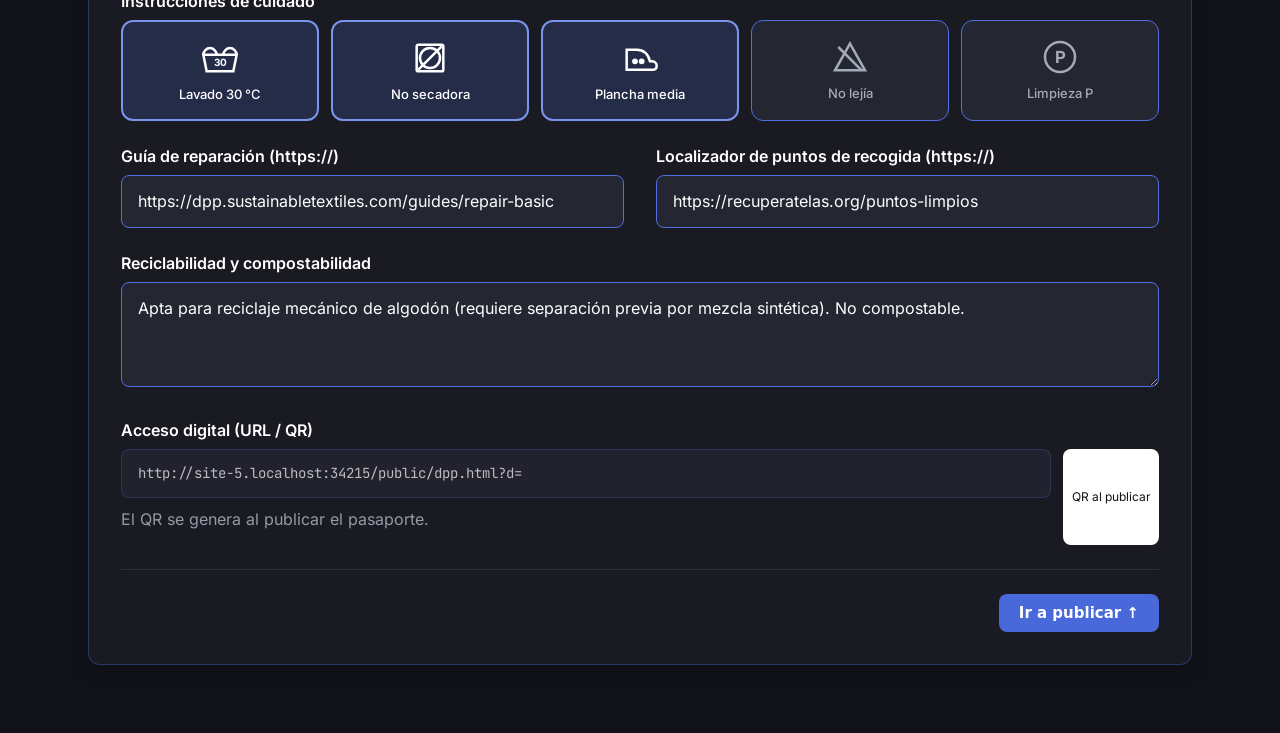
==== commit 23a75e1c: "WCAG AAA step 1" ====
--- a/public/index.html
+++ b/public/index.html
@@ -69,46 +69,46 @@
 <div>Pasaporte publicado.<br><a :href="url" target="_blank" x-text="url" style="color:var(--ac)"></a><br><br><a class="btn" :href="svg" download="qr-dpp.svg">Descargar QR (.svg)</a></div></div>
 
 <section class="mod" id="m-a"><button @click="open.a=!open.a" :aria-expanded="!!open.a"><div class="hd"><svg class="ic"><use href="assets/icons.svg#i-verified_user"/></svg><div><h3>Identificación y gobernanza</h3><small>Control del producto, registros ERP y normativas</small></div></div><div class="rt"><span class="st" :class="ok.a&&'done'"><svg class="ic" x-show="ok.a"><use href="assets/icons.svg#i-check"/></svg></span><svg class="ic ch" :class="open.a&&'rot'"><use href="assets/icons.svg#i-expand_more"/></svg></div></button><div class="body" x-show="open.a">
-<div><label>Imagen de la prenda</label><label class="drop" @dragover.prevent @drop.prevent="upf('imagen',$event.dataTransfer.files[0],r=>d.a.img=r.url)"><img x-show="d.a.img" :src="d.a.img" alt="Imagen de la prenda"><span class="dz" x-show="!d.a.img"><svg class="ic"><use href="assets/icons.svg#i-add_a_photo"/></svg><b x-text="busy=='imagen'?'Subiendo imagen…':'Haga clic para subir o arrastre la foto aquí'"></b><small>JPG, PNG (máx. 5 MB)</small></span><input type="file" hidden accept="image/png,image/jpeg" @change="up('imagen',$event,r=>d.a.img=r.url)"></label></div>
-<div class="stack"><div><label>Nombre del producto</label><input x-model="d.a.name" :class="!(d.a.name||'').trim()&&'bad'"></div>
-<div><label>Color</label><div class="row colrow"><input type="color" x-model="d.a.color" aria-label="Selector de color"><input x-model="d.a.colorName" placeholder="Nombre del color"></div></div>
+<div><label for="f-imagen">Imagen de la prenda</label><label class="drop" @dragover.prevent @drop.prevent="upf('imagen',$event.dataTransfer.files[0],r=>d.a.img=r.url)"><img x-show="d.a.img" :src="d.a.img" alt="Imagen de la prenda"><span class="dz" x-show="!d.a.img"><svg class="ic"><use href="assets/icons.svg#i-add_a_photo"/></svg><b x-text="busy=='imagen'?'Subiendo imagen…':'Haga clic para subir o arrastre la foto aquí'"></b><small>JPG, PNG (máx. 5 MB)</small></span><input type="file" class="sr" id="f-imagen" accept="image/png,image/jpeg" @change="up('imagen',$event,r=>d.a.img=r.url)"></label></div>
+<div class="stack"><div><label for="f-nombre-del-producto">Nombre del producto</label><input id="f-nombre-del-producto" x-model="d.a.name" aria-required="true" :class="!(d.a.name||'').trim()&&'bad'" :aria-invalid="!!(!(d.a.name||'').trim())"></div>
+<div><label for="f-color-nombre">Color</label><div class="row colrow"><input type="color" id="f-color" x-model="d.a.color" aria-label="Selector de color"><input id="f-color-nombre" x-model="d.a.colorName" placeholder="Nombre del color"></div></div>
 <div class="pill" style="justify-content:space-between"><small>Vista previa del color</small><span class="row"><i class="sw" :style="'background:'+d.a.color"></i><b x-text="d.a.colorName"></b></span></div></div>
-<div><label>UID de producto (automático)</label><input readonly :value="uid"></div>
-<div><label>UID de lote</label><input x-model="d.a.batch"></div>
-<div><label>GTIN / SKU *</label><input x-model="d.a.sku" :class="!skuOk&&'bad'"></div>
-<div><label>Operador económico</label><input disabled value="Sustainable Textiles S.A. · Madrid, España"></div>
+<div><label for="f-uid-de-producto-automatico">UID de producto (automático)</label><input id="f-uid-de-producto-automatico" readonly :value="uid"></div>
+<div><label for="f-uid-de-lote">UID de lote</label><input id="f-uid-de-lote" x-model="d.a.batch"></div>
+<div><label for="f-gtin-sku">GTIN / SKU *</label><input id="f-gtin-sku" x-model="d.a.sku" aria-required="true" :class="!skuOk&&'bad'" :aria-invalid="!!(!skuOk)"></div>
+<div><label for="f-operador-economico">Operador económico</label><input id="f-operador-economico" disabled value="Sustainable Textiles S.A. · Madrid, España"></div>
 <div class="full chips"><label><input type="checkbox" x-model="d.a.csrd">Aplica CSRD</label><label><input type="checkbox" x-model="d.a.eudr">Aplica EUDR</label></div>
-<div class="full row" style="align-items:stretch"><div class="card" style="flex:1;margin:0"><label>Fecha de creación</label><div><svg class="ic"><use href="assets/icons.svg#i-schedule"/></svg> <span x-text="fmt(meta.created)"></span></div><div style="margin-top:8px;color:var(--tm)">Última modificación: <span x-text="fmt(meta.updated)"></span></div></div>
-<div class="card" style="flex:1;margin:0"><label>Historial de modificaciones</label><template x-for="(e,i) in meta.hist.slice(0,3)"><div :style="i?'color:var(--tm)':''"><svg class="ic"><use :href="'assets/icons.svg#i-'+(i?'history':'update')"/></svg> <span x-text="fmt(e.t)+' · '+e.m"></span></div></template></div></div>
+<div class="full row" style="align-items:stretch"><div class="card" style="flex:1;margin:0"><span class="lbl">Fecha de creación</span><div><svg class="ic"><use href="assets/icons.svg#i-schedule"/></svg> <span x-text="fmt(meta.created)"></span></div><div style="margin-top:8px;color:var(--tm)">Última modificación: <span x-text="fmt(meta.updated)"></span></div></div>
+<div class="card" style="flex:1;margin:0"><span class="lbl">Historial de modificaciones</span><template x-for="(e,i) in meta.hist.slice(0,3)"><div :style="i?'color:var(--tm)':''"><svg class="ic"><use :href="'assets/icons.svg#i-'+(i?'history':'update')"/></svg> <span x-text="fmt(e.t)+' · '+e.m"></span></div></template></div></div>
 <div class="full navnx"><div class="err" x-show="showMiss&&mE.a.length>0" role="alert"><b>Para continuar:</b><template x-for="e in mE.a"><div x-text="'· '+e"></div></template></div><button type="button" class="btn out" x-show="mE.a.length>0" :aria-expanded="showMiss" @click="showMiss=!showMiss"><span x-text="(showMiss?'Ocultar':'Mostrar')+' campos pendientes ('+mE.a.length+')'"></span></button><button type="button" class="btn pri" :disabled="mE.a.length>0" @click="next('a')">Siguiente: Suministro y materiales →</button></div></div></section>
 
 <section class="mod" id="m-b"><button @click="open.b=!open.b" :aria-expanded="!!open.b"><div class="hd"><svg class="ic"><use href="assets/icons.svg#i-inventory_2"/></svg><div><h3>Suministro y materiales</h3><small>Composición, trazabilidad multi-tier y certificados</small></div></div><div class="rt"><span class="st" :class="ok.b&&'done'"><svg class="ic" x-show="ok.b"><use href="assets/icons.svg#i-check"/></svg></span><svg class="ic ch" :class="open.b&&'rot'"><use href="assets/icons.svg#i-expand_more"/></svg></div></button><div class="body" x-show="open.b">
-<div class="full"><label>Materiales y porcentajes</label><div class="seg"><template x-for="(m,i) in d.b.mat"><i :style="`width:${Math.min(m.p||0,100)}%;background:hsl(228 70% ${50+i*14}%)`"></i></template></div>
+<div class="full"><span class="lbl">Materiales y porcentajes</span><div class="seg"><template x-for="(m,i) in d.b.mat"><i :style="`width:${Math.min(m.p||0,100)}%;background:hsl(228 70% ${50+i*14}%)`"></i></template></div>
 <span class="badge" :class="total==100?'ok':'no'" x-text="'Total '+total+'%'"></span></div>
-<template x-for="(m,i) in d.b.mat"><div class="full card" style="margin:0"><div class="row"><select x-model="m.n" aria-label="Fibra"><template x-for="f in FIB"><option x-text="f"></option></template></select><input type="number" min="0" max="100" step="0.1" x-model.number="m.p" style="width:120px" :class="total!=100&&'bad'" aria-label="Porcentaje"><button class="btn" @click="d.b.mat.splice(i,1)" aria-label="Quitar fibra"><svg class="ic"><use href="assets/icons.svg#i-delete"/></svg></button></div><div class="gx sub"><div><label>Origen (ubicación exacta)</label><div class="inp"><svg class="ic"><use href="assets/icons.svg#i-location_on"/></svg><input x-model="m.loc"></div></div><div><label>País</label><input x-model="m.c"></div><div><label>Certificación aplicable</label><select x-model="m.cert"><template x-for="c in FCERT"><option x-text="c"></option></template></select></div><div><label>Imagen de certificación</label><div class="row"><label class="up"><svg class="ic"><use href="assets/icons.svg#i-upload_file"/></svg><span x-text="m.certFile?'✓ '+m.certFile:'Subir certificado'"></span><input type="file" hidden accept=".pdf,.png,.jpg,.jpeg" @change="up('F'+(i+1)+'-cert',$event,r=>{m.certFile=r.file;m.certUrl=r.url})"></label><a class="btn" x-show="m.certUrl" :href="m.certUrl" target="_blank" rel="noopener" aria-label="Ver archivo"><svg class="ic"><use href="assets/icons.svg#i-visibility"/></svg></a><button class="btn" x-show="m.certFile" @click="rmf(m,'cert')" aria-label="Quitar archivo"><svg class="ic"><use href="assets/icons.svg#i-close"/></svg></button></div></div></div></div></template>
+<template x-for="(m,i) in d.b.mat"><div class="full card" style="margin:0"><div class="row"><label class="sr" :for="'fib-n-'+i" x-text="'Fibra '+(i+1)"></label><select :id="'fib-n-'+i" x-model="m.n"><template x-for="f in FIB"><option x-text="f"></option></template></select><label class="sr" :for="'fib-p-'+i" x-text="'Porcentaje de la fibra '+(i+1)"></label><input type="number" min="0" max="100" step="0.1" x-model.number="m.p" :id="'fib-p-'+i" style="width:120px" :class="total!=100&&'bad'" :aria-invalid="!!(total!=100)"><button class="btn" @click="d.b.mat.splice(i,1)" aria-label="Quitar fibra"><svg class="ic"><use href="assets/icons.svg#i-delete"/></svg></button></div><div class="gx sub"><div><label :for="'fib-origen-ubicacion-exacta-'+i">Origen (ubicación exacta)</label><div class="inp"><svg class="ic"><use href="assets/icons.svg#i-location_on"/></svg><input :id="'fib-origen-ubicacion-exacta-'+i" x-model="m.loc"></div></div><div><label :for="'fib-pais-'+i">País</label><input :id="'fib-pais-'+i" x-model="m.c"></div><div><label :for="'fib-certificacion-aplicable-'+i">Certificación aplicable</label><select :id="'fib-certificacion-aplicable-'+i" x-model="m.cert"><template x-for="c in FCERT"><option x-text="c"></option></template></select></div><div><label :for="'fib-imagen-de-certificacion-'+i">Imagen de certificación</label><div class="row"><label class="up"><svg class="ic"><use href="assets/icons.svg#i-upload_file"/></svg><span x-text="m.certFile?'✓ '+m.certFile:'Subir certificado'"></span><input type="file" class="sr" :id="'fib-imagen-de-certificacion-'+i" accept=".pdf,.png,.jpg,.jpeg" @change="up('F'+(i+1)+'-cert',$event,r=>{m.certFile=r.file;m.certUrl=r.url})"></label><a class="btn" x-show="m.certUrl" :href="m.certUrl" target="_blank" rel="noopener" aria-label="Ver archivo"><svg class="ic"><use href="assets/icons.svg#i-visibility"/></svg></a><button class="btn" x-show="m.certFile" @click="rmf(m,'cert')" aria-label="Quitar archivo"><svg class="ic"><use href="assets/icons.svg#i-close"/></svg></button></div></div></div></div></template>
 <div class="full"><button class="btn" @click="d.b.mat.push({n:FIB[0],p:0})">+ Añadir fibra</button></div>
-<div class="full"><label>Cadena multi-tier (de materia prima a producto final)</label></div>
-<template x-for="(s,i) in d.b.chain"><div class="full card" style="margin:0"><div class="row" style="justify-content:space-between"><div class="row"><span class="num" x-text="i+1"></span><h4 x-text="TIERN[i]"></h4></div><span class="tag" x-text="TIERB[i]"></span></div><div class="gx sub"><div><label>Proveedor / ubicación exacta</label><div class="inp"><svg class="ic"><use href="assets/icons.svg#i-location_on"/></svg><select @change="pick(s,$event.target.value)"><template x-for="p in d.sup"><option :value="p.n" x-text="p.n+' · '+p.c" :selected="p.n==s.n"></option></template></select></div></div><div><label>País</label><input readonly :value="s.c"></div><div><label>Certificación aplicable</label><input x-model="s.cert"></div><div><label>Imagen de certificación</label><div class="row"><label class="up"><svg class="ic"><use href="assets/icons.svg#i-upload_file"/></svg><span x-text="s.certFile?'✓ '+s.certFile:'Subir imagen'"></span><input type="file" hidden accept=".pdf,.png,.jpg,.jpeg" @change="up('T'+(i+1)+'-cert',$event,r=>{s.certFile=r.file;s.certUrl=r.url})"></label><a class="btn" x-show="s.certUrl" :href="s.certUrl" target="_blank" rel="noopener" aria-label="Ver archivo"><svg class="ic"><use href="assets/icons.svg#i-visibility"/></svg></a><button class="btn" x-show="s.certFile" @click="rmf(s,'cert')" aria-label="Quitar archivo"><svg class="ic"><use href="assets/icons.svg#i-close"/></svg></button></div></div><div><label>Certificado de trazabilidad (TC)</label><div class="row"><label class="up"><svg class="ic"><use href="assets/icons.svg#i-upload_file"/></svg><span x-text="s.tcFile?'✓ '+s.tcFile:'Subir Transaction Certificate'"></span><input type="file" hidden accept=".pdf,.png,.jpg,.jpeg" @change="up('T'+(i+1)+'-TC',$event,r=>{s.tcFile=r.file;s.tcUrl=r.url})"></label><a class="btn" x-show="s.tcUrl" :href="s.tcUrl" target="_blank" rel="noopener" aria-label="Ver archivo"><svg class="ic"><use href="assets/icons.svg#i-visibility"/></svg></a><button class="btn" x-show="s.tcFile" @click="rmf(s,'tc')" aria-label="Quitar archivo"><svg class="ic"><use href="assets/icons.svg#i-close"/></svg></button></div></div></div></div></template>
+<div class="full"><span class="lbl">Cadena multi-tier (de materia prima a producto final)</span></div>
+<template x-for="(s,i) in d.b.chain"><div class="full card" style="margin:0"><div class="row" style="justify-content:space-between"><div class="row"><span class="num" x-text="i+1"></span><h4 x-text="TIERN[i]"></h4></div><span class="tag" x-text="TIERB[i]"></span></div><div class="gx sub"><div><label :for="'tier-proveedor-ubicacion-exacta-'+i">Proveedor / ubicación exacta</label><div class="inp"><svg class="ic"><use href="assets/icons.svg#i-location_on"/></svg><select :id="'tier-proveedor-ubicacion-exacta-'+i" @change="pick(s,$event.target.value)"><template x-for="p in d.sup"><option :value="p.n" x-text="p.n+' · '+p.c" :selected="p.n==s.n"></option></template></select></div></div><div><label :for="'tier-pais-'+i">País</label><input :id="'tier-pais-'+i" readonly :value="s.c"></div><div><label :for="'tier-certificacion-aplicable-'+i">Certificación aplicable</label><input :id="'tier-certificacion-aplicable-'+i" x-model="s.cert"></div><div><label :for="'tier-imagen-de-certificacion-'+i">Imagen de certificación</label><div class="row"><label class="up"><svg class="ic"><use href="assets/icons.svg#i-upload_file"/></svg><span x-text="s.certFile?'✓ '+s.certFile:'Subir imagen'"></span><input type="file" class="sr" :id="'tier-imagen-de-certificacion-'+i" accept=".pdf,.png,.jpg,.jpeg" @change="up('T'+(i+1)+'-cert',$event,r=>{s.certFile=r.file;s.certUrl=r.url})"></label><a class="btn" x-show="s.certUrl" :href="s.certUrl" target="_blank" rel="noopener" aria-label="Ver archivo"><svg class="ic"><use href="assets/icons.svg#i-visibility"/></svg></a><button class="btn" x-show="s.certFile" @click="rmf(s,'cert')" aria-label="Quitar archivo"><svg class="ic"><use href="assets/icons.svg#i-close"/></svg></button></div></div><div><label :for="'tier-certificado-de-trazabilidad-tc-'+i">Certificado de trazabilidad (TC)</label><div class="row"><label class="up"><svg class="ic"><use href="assets/icons.svg#i-upload_file"/></svg><span x-text="s.tcFile?'✓ '+s.tcFile:'Subir Transaction Certificate'"></span><input type="file" class="sr" :id="'tier-certificado-de-trazabilidad-tc-'+i" accept=".pdf,.png,.jpg,.jpeg" @change="up('T'+(i+1)+'-TC',$event,r=>{s.tcFile=r.file;s.tcUrl=r.url})"></label><a class="btn" x-show="s.tcUrl" :href="s.tcUrl" target="_blank" rel="noopener" aria-label="Ver archivo"><svg class="ic"><use href="assets/icons.svg#i-visibility"/></svg></a><button class="btn" x-show="s.tcFile" @click="rmf(s,'tc')" aria-label="Quitar archivo"><svg class="ic"><use href="assets/icons.svg#i-close"/></svg></button></div></div></div></div></template>
 <div class="full"><button class="btn" @click="$refs.dlg.showModal()">+ Nuevo proveedor</button></div>
-<div class="full"><label>Mapa de trazabilidad · <span x-text="dist(d.b.chain)+' km hasta Madrid (sede)'"></span></label><div x-html="mapSvg(d.b.chain)"></div></div>
-<div class="full"><label>Certificaciones y auditorías (PDF/PNG/JPG, máx. 5 MB)</label><div class="row"><select x-model="ct" style="width:240px"><template x-for="c in CERTS"><option x-text="c"></option></template></select><input type="file" accept=".pdf,.png,.jpg,.jpeg" @change="up(ct,$event,r=>d.b.certs.push({type:ct,file:r.file,url:r.url}))"><span x-show="busy">Subiendo…</span></div>
+<div class="full"><span class="lbl">Mapa de trazabilidad · <span x-text="dist(d.b.chain)+' km hasta Madrid (sede)'"></span></span><div x-html="mapSvg(d.b.chain)"></div></div>
+<div class="full"><label for="f-cert-tipo">Certificaciones y auditorías (PDF/PNG/JPG, máx. 5 MB)</label><div class="row"><select id="f-cert-tipo" x-model="ct" style="width:240px"><template x-for="c in CERTS"><option x-text="c"></option></template></select><label class="sr" for="f-cert-archivo">Archivo de certificación</label><input type="file" id="f-cert-archivo" accept=".pdf,.png,.jpg,.jpeg" @change="up(ct,$event,r=>d.b.certs.push({type:ct,file:r.file,url:r.url}))"><span x-show="busy">Subiendo…</span></div>
 <template x-for="f in d.b.certs"><div class="row" style="margin-top:6px"><a :href="f.url" target="_blank" x-text="f.file" style="color:var(--ac)"></a><button class="btn" @click="delFile(f)" aria-label="Quitar archivo">✕</button></div></template></div>
-<div class="full"><label>Tratamientos químicos y SVHC</label><textarea rows="3" x-model="d.b.chem"></textarea></div><div class="full navnx"><div class="err" x-show="showMiss&&mE.b.length>0" role="alert"><b>Para continuar:</b><template x-for="e in mE.b"><div x-text="'· '+e"></div></template></div><button type="button" class="btn out" x-show="mE.b.length>0" :aria-expanded="showMiss" @click="showMiss=!showMiss"><span x-text="(showMiss?'Ocultar':'Mostrar')+' campos pendientes ('+mE.b.length+')'"></span></button><button type="button" class="btn pri" :disabled="mE.b.length>0" @click="next('b')">Siguiente: Impacto ambiental (LCA) →</button></div></div></section>
+<div class="full"><label for="f-tratamientos-quimicos-y-svhc">Tratamientos químicos y SVHC</label><textarea id="f-tratamientos-quimicos-y-svhc" rows="3" x-model="d.b.chem"></textarea></div><div class="full navnx"><div class="err" x-show="showMiss&&mE.b.length>0" role="alert"><b>Para continuar:</b><template x-for="e in mE.b"><div x-text="'· '+e"></div></template></div><button type="button" class="btn out" x-show="mE.b.length>0" :aria-expanded="showMiss" @click="showMiss=!showMiss"><span x-text="(showMiss?'Ocultar':'Mostrar')+' campos pendientes ('+mE.b.length+')'"></span></button><button type="button" class="btn pri" :disabled="mE.b.length>0" @click="next('b')">Siguiente: Impacto ambiental (LCA) →</button></div></div></section>
 
 <section class="mod" id="m-c"><button @click="open.c=!open.c" :aria-expanded="!!open.c"><div class="hd"><svg class="ic"><use href="assets/icons.svg#i-eco"/></svg><div><h3>Impacto ambiental (LCA)</h3><small>Datos de laboratorio y huellas analíticas</small></div></div><div class="rt"><span class="st" :class="ok.c&&'done'"><svg class="ic" x-show="ok.c"><use href="assets/icons.svg#i-check"/></svg></span><svg class="ic ch" :class="open.c&&'rot'"><use href="assets/icons.svg#i-expand_more"/></svg></div></button><div class="body" x-show="open.c">
-<div><label>Durabilidad (lavados)</label><input type="number" min="1" step="1" x-model.number="d.c.dur" :class="!(d.c.dur>0)&&'bad'"></div>
-<div><label>Huella de carbono (kg CO₂eq)</label><input type="number" min="0" step="0.1" x-model.number="d.c.co2" :class="!(d.c.co2>0)&&'bad'"></div>
-<div><label>Huella hídrica (L)</label><input type="number" min="0" step="1" x-model.number="d.c.h2o"></div>
-<div><label>Demanda energética (kWh)</label><input type="number" min="0" step="1" x-model.number="d.c.kwh"></div>
-<div class="full"><label>Emisión de microplásticos</label><select x-model="d.c.micro"><template x-for="m in MICRO"><option x-text="m" :selected="m==d.c.micro"></option></template></select></div><div class="full navnx"><div class="err" x-show="showMiss&&mE.c.length>0" role="alert"><b>Para continuar:</b><template x-for="e in mE.c"><div x-text="'· '+e"></div></template></div><button type="button" class="btn out" x-show="mE.c.length>0" :aria-expanded="showMiss" @click="showMiss=!showMiss"><span x-text="(showMiss?'Ocultar':'Mostrar')+' campos pendientes ('+mE.c.length+')'"></span></button><button type="button" class="btn pri" :disabled="mE.c.length>0" @click="next('c')">Siguiente: Circularidad y fin de vida →</button></div></div></section>
+<div><label for="f-durabilidad-lavados">Durabilidad (lavados)</label><input id="f-durabilidad-lavados" type="number" min="1" step="1" x-model.number="d.c.dur" :class="!(d.c.dur>0)&&'bad'" :aria-invalid="!!(!(d.c.dur>0))"></div>
+<div><label for="f-huella-de-carbono-kg-co-eq">Huella de carbono (kg CO₂eq)</label><input id="f-huella-de-carbono-kg-co-eq" type="number" min="0" step="0.1" x-model.number="d.c.co2" :class="!(d.c.co2>0)&&'bad'" :aria-invalid="!!(!(d.c.co2>0))"></div>
+<div><label for="f-huella-hidrica-l">Huella hídrica (L)</label><input id="f-huella-hidrica-l" type="number" min="0" step="1" x-model.number="d.c.h2o"></div>
+<div><label for="f-demanda-energetica-kwh">Demanda energética (kWh)</label><input id="f-demanda-energetica-kwh" type="number" min="0" step="1" x-model.number="d.c.kwh"></div>
+<div class="full"><label for="f-emision-de-microplasticos">Emisión de microplásticos</label><select id="f-emision-de-microplasticos" x-model="d.c.micro"><template x-for="m in MICRO"><option x-text="m" :selected="m==d.c.micro"></option></template></select></div><div class="full navnx"><div class="err" x-show="showMiss&&mE.c.length>0" role="alert"><b>Para continuar:</b><template x-for="e in mE.c"><div x-text="'· '+e"></div></template></div><button type="button" class="btn out" x-show="mE.c.length>0" :aria-expanded="showMiss" @click="showMiss=!showMiss"><span x-text="(showMiss?'Ocultar':'Mostrar')+' campos pendientes ('+mE.c.length+')'"></span></button><button type="button" class="btn pri" :disabled="mE.c.length>0" @click="next('c')">Siguiente: Circularidad y fin de vida →</button></div></div></section>
 
 <section class="mod" id="m-d"><button @click="open.d=!open.d" :aria-expanded="!!open.d"><div class="hd"><svg class="ic"><use href="assets/icons.svg#i-recycling"/></svg><div><h3>Circularidad y fin de vida</h3><small>Instrucciones de cuidado, reparación y reciclaje</small></div></div><div class="rt"><span class="st" :class="ok.d&&'done'"><svg class="ic" x-show="ok.d"><use href="assets/icons.svg#i-check"/></svg></span><svg class="ic ch" :class="open.d&&'rot'"><use href="assets/icons.svg#i-expand_more"/></svg></div></button><div class="body" x-show="open.d">
-<div class="full"><label>Instrucciones de cuidado</label><div class="care"><template x-for="(v,k) in CARE"><button type="button" class="ct" :class="d.d.care.includes(k)&&'on'" :aria-pressed="d.d.care.includes(k)" @click="toggleCare(k)"><svg viewBox="0 0 24 24" fill="none" stroke="currentColor" stroke-width="1.5" x-html="CARE_SVG[k]"></svg><span x-text="v"></span></button></template></div></div>
-<div><label>Guía de reparación (https://)</label><input type="url" x-model="d.d.repair" :class="!URLOK(d.d.repair)&&'bad'"></div>
-<div><label>Localizador de puntos de recogida (https://)</label><input type="url" x-model="d.d.col" :class="!URLOK(d.d.col)&&'bad'"></div>
-<div class="full"><label>Reciclabilidad y compostabilidad</label><textarea rows="3" x-model="d.d.rec"></textarea></div>
-<div class="full"><label>Acceso digital (URL / QR)</label><div class="row" style="align-items:flex-start"><div style="flex:1"><input readonly :value="url" style="font-family:'JetBrains Mono',monospace;font-size:14px"><p style="margin:8px 0;color:var(--tm)">El QR se genera al publicar el pasaporte.</p><a class="btn" :href="svg" download="qr-dpp.svg" x-show="qr"><svg class="ic"><use href="assets/icons.svg#i-download"/></svg>Descargar QR (.svg)</a></div><div class="qrb"><div x-html="qr" x-show="qr" style="width:100%"></div><span x-show="!qr">QR al publicar</span></div></div></div><div class="full navnx"><div class="err" x-show="showMiss&&errs.length>0" role="alert"><b>Para continuar:</b><template x-for="e in errs"><div x-text="'· '+e"></div></template></div><button type="button" class="btn out" x-show="errs.length>0" :aria-expanded="showMiss" @click="showMiss=!showMiss"><span x-text="(showMiss?'Ocultar':'Mostrar')+' campos pendientes ('+errs.length+')'"></span></button><button type="button" class="btn pri" :disabled="errs.length>0" @click="next('d')">Ir a publicar ↑</button></div></div></section>
-<dialog x-ref="dlg" style="background:var(--cd);color:var(--t2);border:1px solid var(--bd);border-radius:12px;width:min(420px,92vw)"><h3>Nuevo proveedor</h3>
-<label>Nombre</label><input x-model="ns.n"><label>País</label><input x-model="ns.c"><div class="row"><div><label>Latitud</label><input type="number" step="any" x-model="ns.lat"></div><div><label>Longitud</label><input type="number" step="any" x-model="ns.lon"></div></div>
+<div class="full"><span class="lbl" id="care-l">Instrucciones de cuidado</span><div class="care" role="group" aria-labelledby="care-l"><template x-for="(v,k) in CARE"><button type="button" class="ct" :class="d.d.care.includes(k)&&'on'" :aria-pressed="d.d.care.includes(k)" @click="toggleCare(k)"><svg viewBox="0 0 24 24" fill="none" stroke="currentColor" stroke-width="1.5" x-html="CARE_SVG[k]"></svg><span x-text="v"></span></button></template></div></div>
+<div><label for="f-guia-de-reparacion-https">Guía de reparación (https://)</label><input id="f-guia-de-reparacion-https" type="url" x-model="d.d.repair" :class="!URLOK(d.d.repair)&&'bad'" :aria-invalid="!!(!URLOK(d.d.repair))"></div>
+<div><label for="f-localizador-de-puntos-de-recog">Localizador de puntos de recogida (https://)</label><input id="f-localizador-de-puntos-de-recog" type="url" x-model="d.d.col" :class="!URLOK(d.d.col)&&'bad'" :aria-invalid="!!(!URLOK(d.d.col))"></div>
+<div class="full"><label for="f-reciclabilidad-y-compostabilid">Reciclabilidad y compostabilidad</label><textarea id="f-reciclabilidad-y-compostabilid" rows="3" x-model="d.d.rec"></textarea></div>
+<div class="full"><label for="f-url">Acceso digital (URL / QR)</label><div class="row" style="align-items:flex-start"><div style="flex:1"><input id="f-url" readonly :value="url" style="font-family:'JetBrains Mono',monospace;font-size:14px"><p style="margin:8px 0;color:var(--tm)">El QR se genera al publicar el pasaporte.</p><a class="btn" :href="svg" download="qr-dpp.svg" x-show="qr"><svg class="ic"><use href="assets/icons.svg#i-download"/></svg>Descargar QR (.svg)</a></div><div class="qrb"><div x-html="qr" x-show="qr" style="width:100%"></div><span x-show="!qr">QR al publicar</span></div></div></div><div class="full navnx"><div class="err" x-show="showMiss&&errs.length>0" role="alert"><b>Para continuar:</b><template x-for="e in errs"><div x-text="'· '+e"></div></template></div><button type="button" class="btn out" x-show="errs.length>0" :aria-expanded="showMiss" @click="showMiss=!showMiss"><span x-text="(showMiss?'Ocultar':'Mostrar')+' campos pendientes ('+errs.length+')'"></span></button><button type="button" class="btn pri" :disabled="errs.length>0" @click="next('d')">Ir a publicar ↑</button></div></div></section>
+<dialog x-ref="dlg" aria-labelledby="dlg-t" style="background:var(--cd);color:var(--t2);border:1px solid var(--bd);border-radius:12px;width:min(420px,92vw)"><h3 id="dlg-t">Nuevo proveedor</h3>
+<label for="sup-nombre">Nombre</label><input id="sup-nombre" x-model="ns.n"><label for="sup-pais">País</label><input id="sup-pais" x-model="ns.c"><div class="row"><div><label for="sup-latitud">Latitud</label><input id="sup-latitud" type="number" step="any" x-model="ns.lat"></div><div><label for="sup-longitud">Longitud</label><input id="sup-longitud" type="number" step="any" x-model="ns.lon"></div></div>
 <div class="row" style="margin-top:12px"><button class="btn pri" @click="addSup()">Guardar</button><button class="btn" @click="$refs.dlg.close()">Cancelar</button></div></dialog>
 <div class="toast" :class="toast.k" x-show="toast.m" role="status" aria-live="polite" x-text="toast.m"></div></main></body></html>
--- a/public/assets/app.css
+++ b/public/assets/app.css
@@ -47,3 +47,6 @@
 @media(max-width:640px){.gx{grid-template-columns:1fr}}
 
 .mod{scroll-margin-top:80px}.navnx{display:flex;justify-content:space-between;align-items:center;gap:16px;flex-wrap:wrap;border-top:1px solid rgba(255,255,255,.1);padding-top:24px}.navnx .err{flex:1 0 100%}.navnx .btn.pri{margin-left:auto}
+
+.sr{position:absolute;width:1px;height:1px;margin:-1px;padding:0;overflow:hidden;clip:rect(0 0 0 0);white-space:nowrap;border:0}.up,.drop{position:relative}.up:focus-within,.drop:focus-within{outline:2px solid var(--ac);outline-offset:2px}
+.lbl{display:block;font:600 16px/1.4 Inter,system-ui,sans-serif;color:var(--tx);margin-bottom:8px}
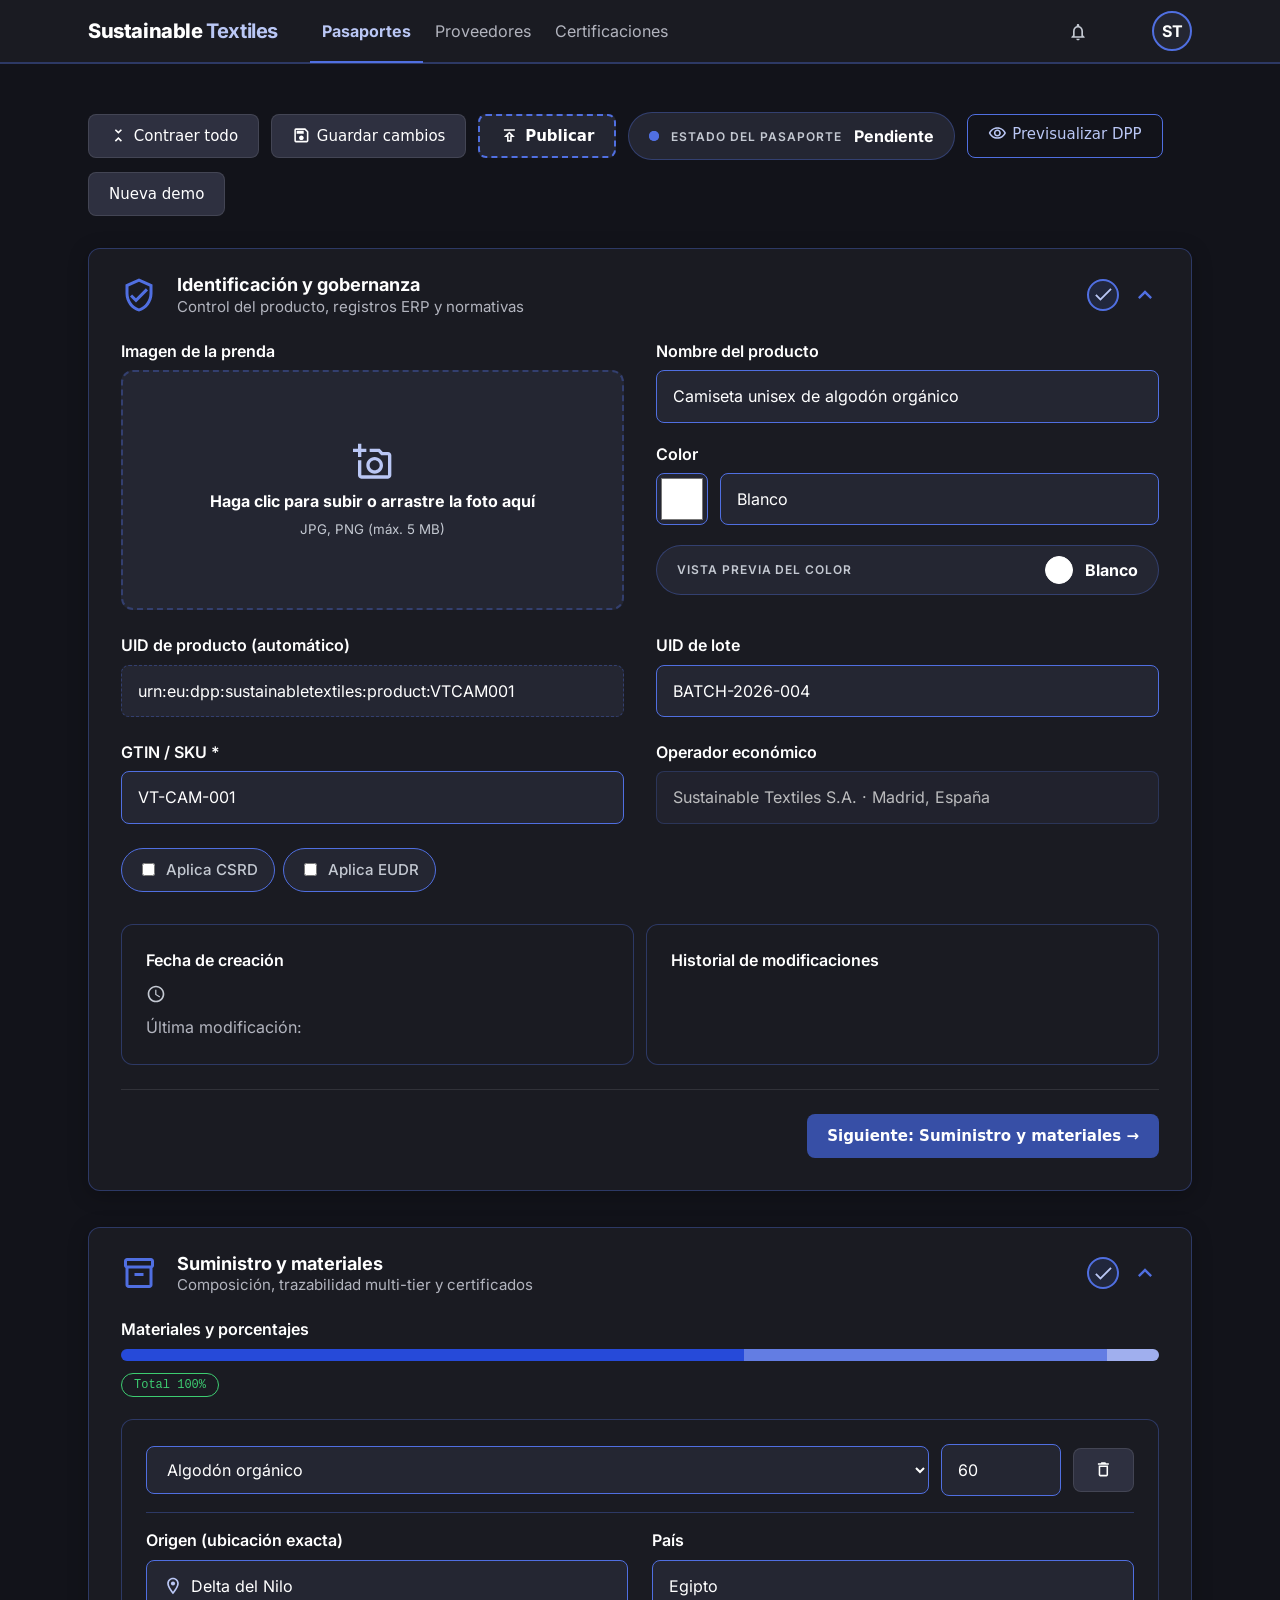
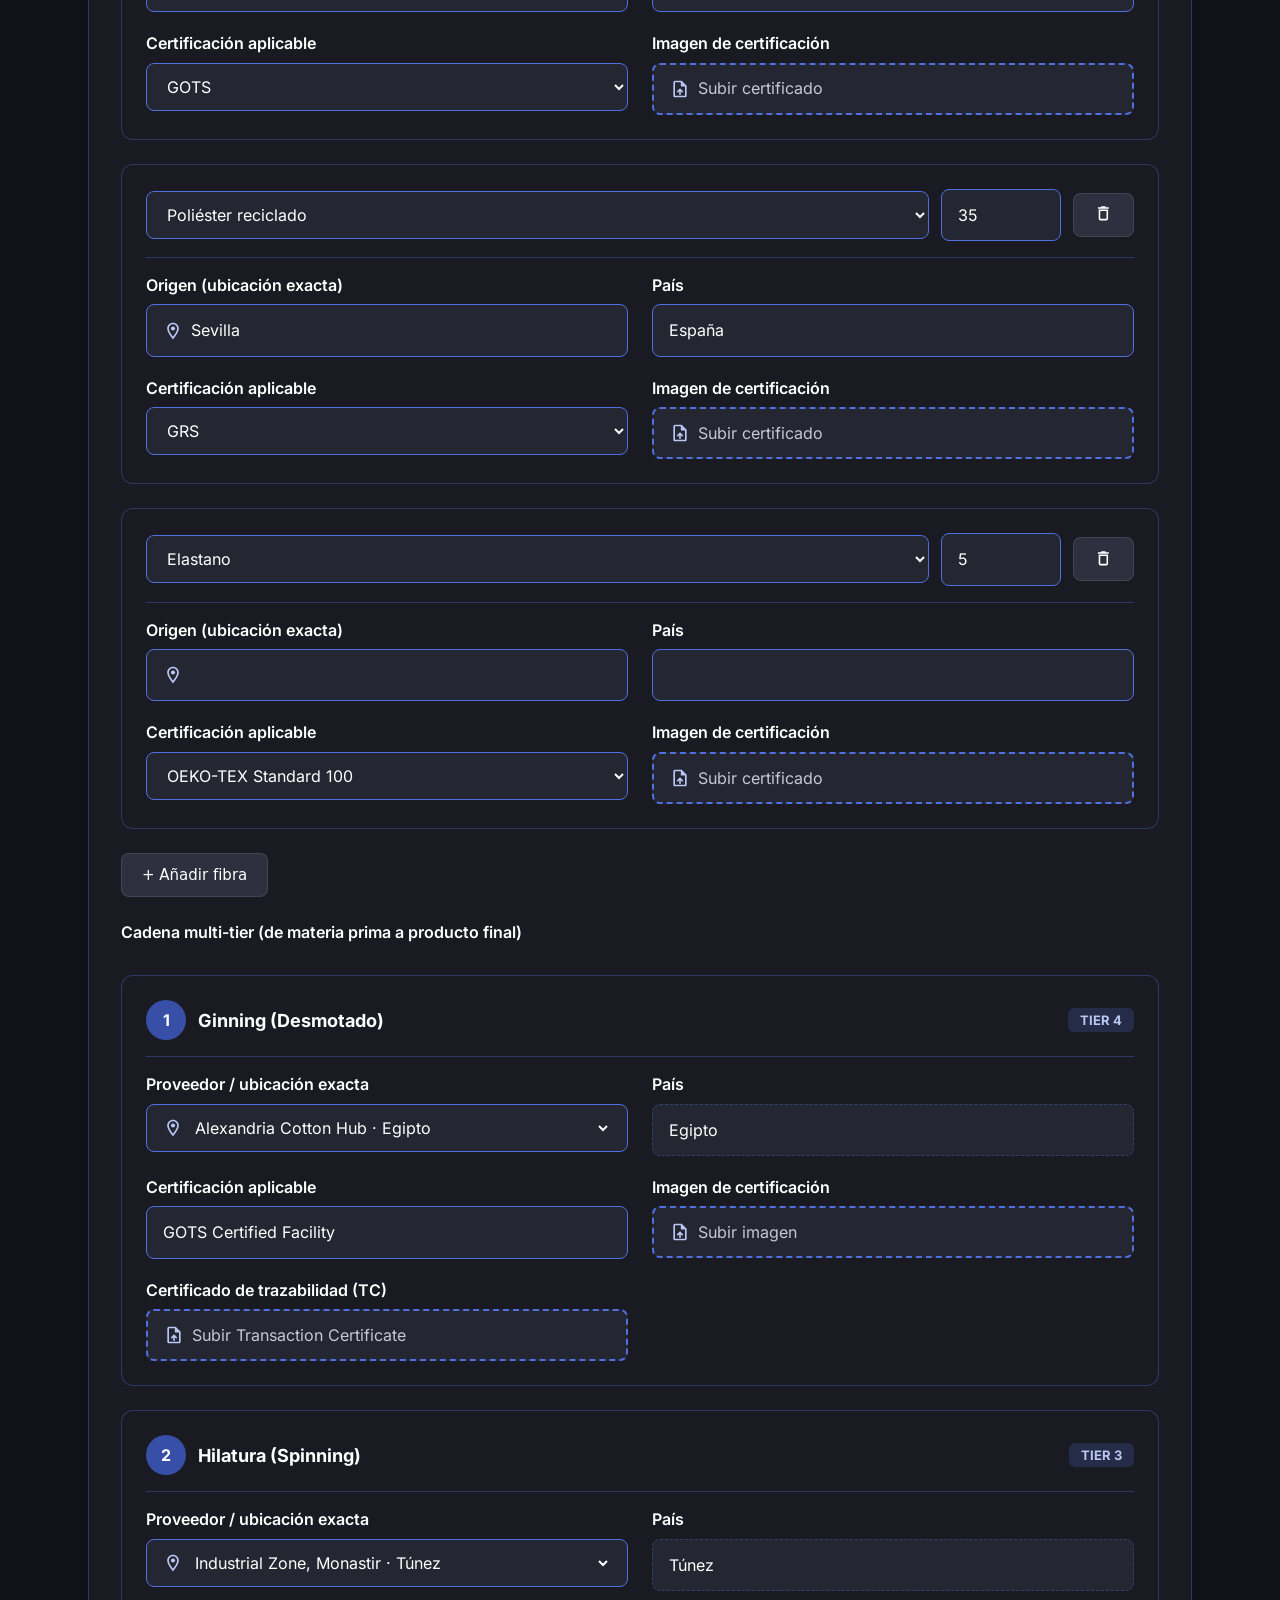
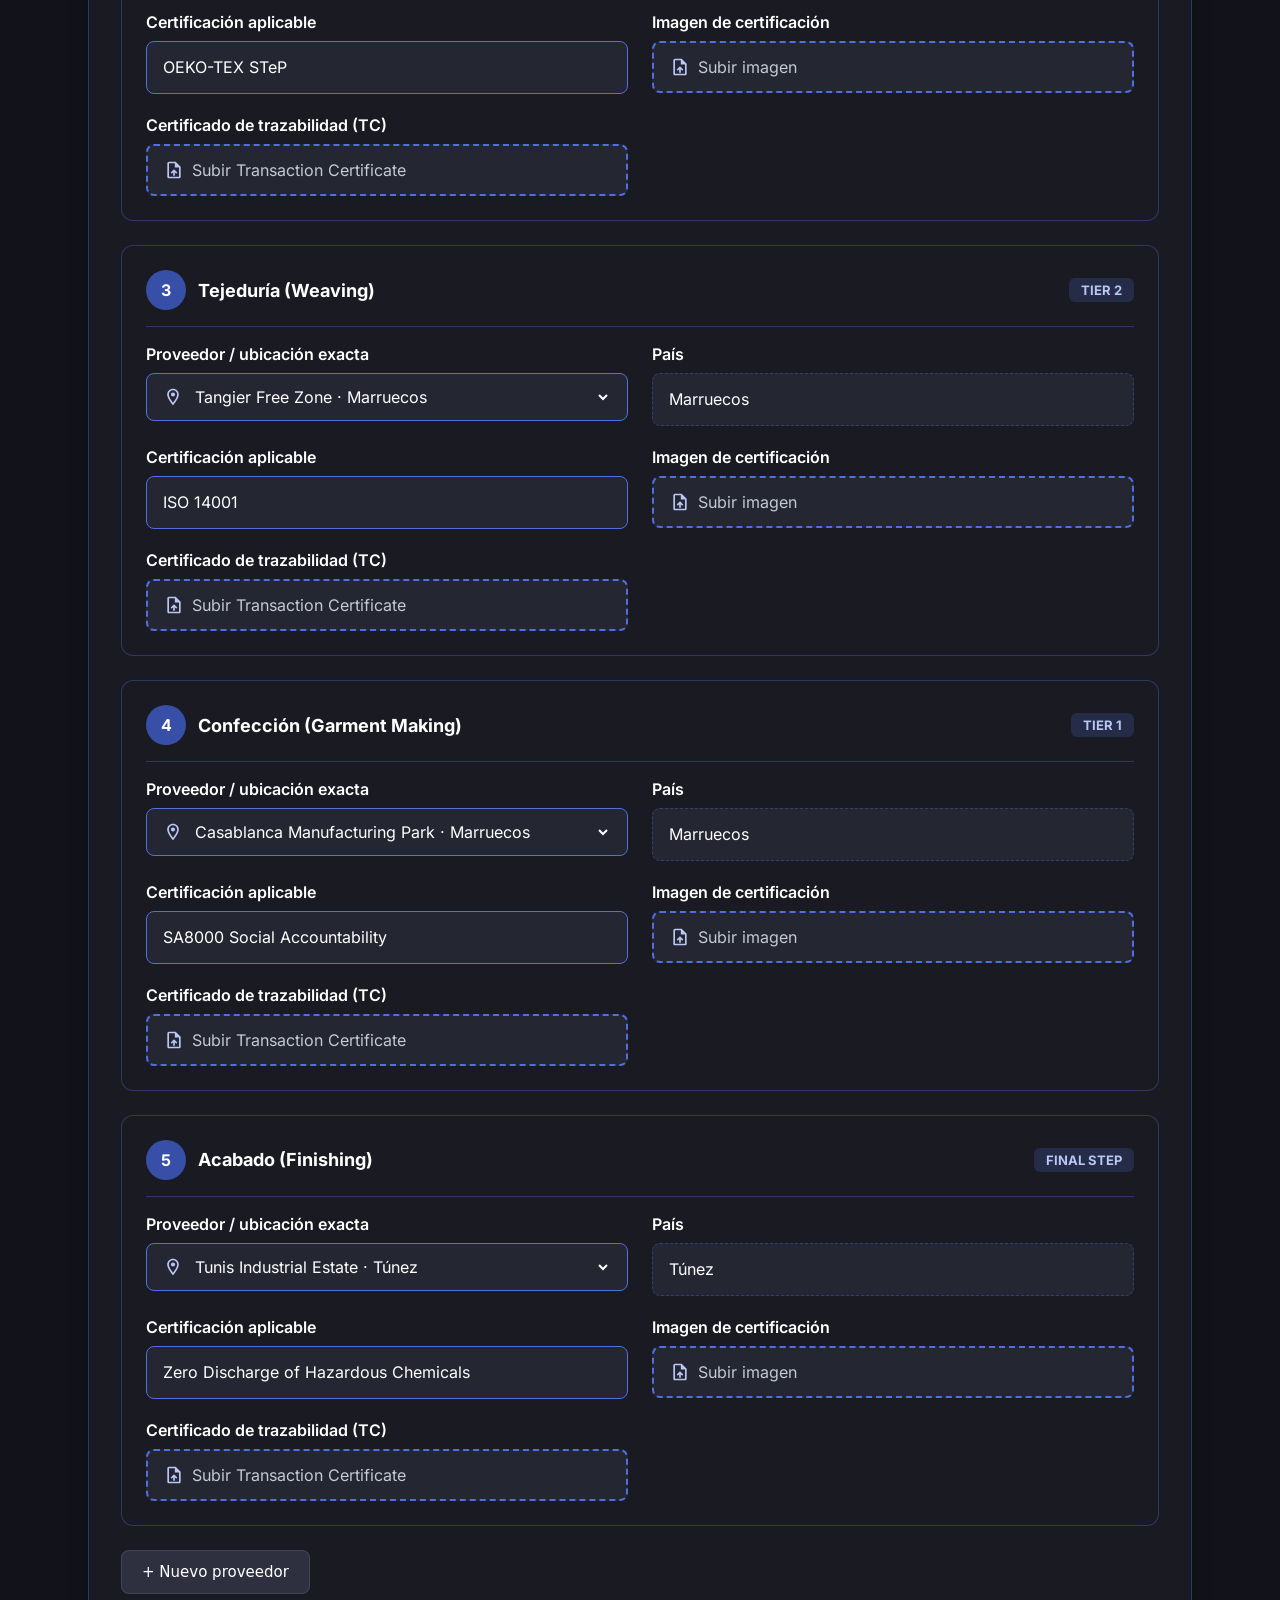
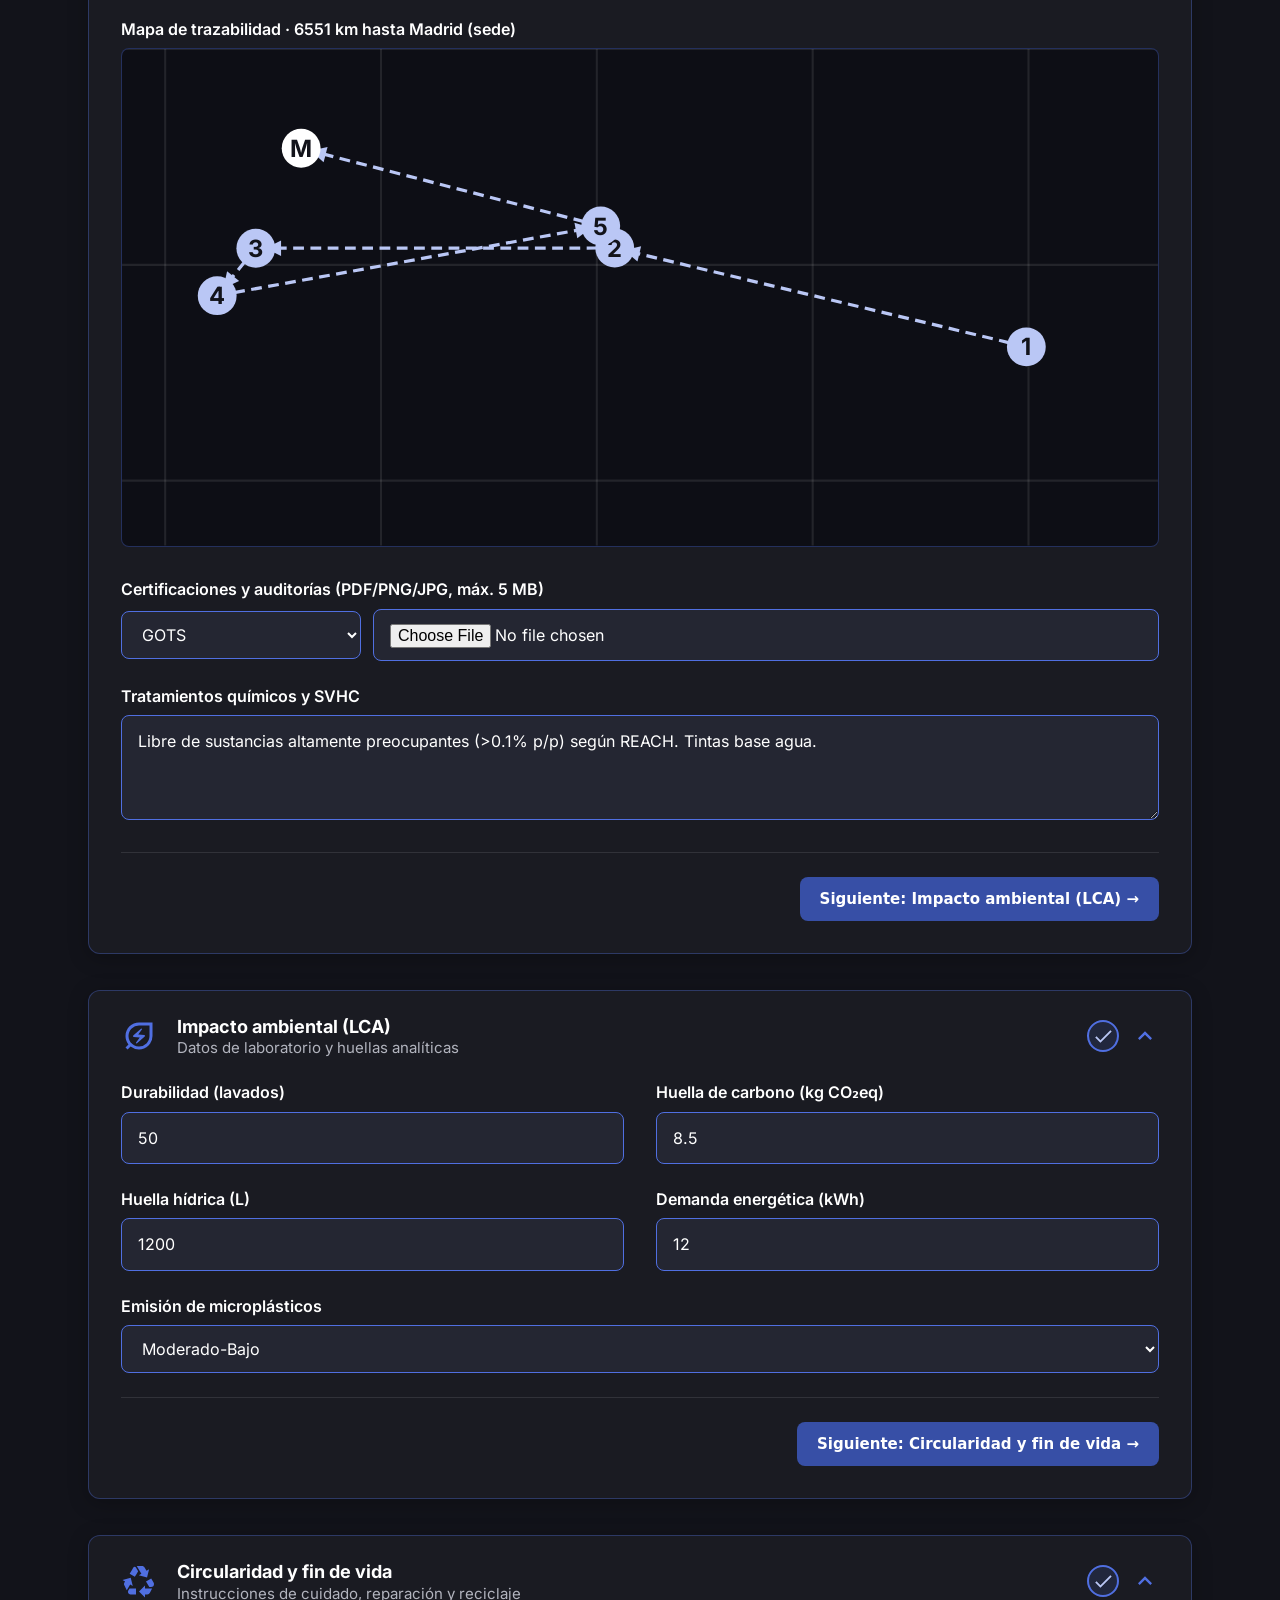
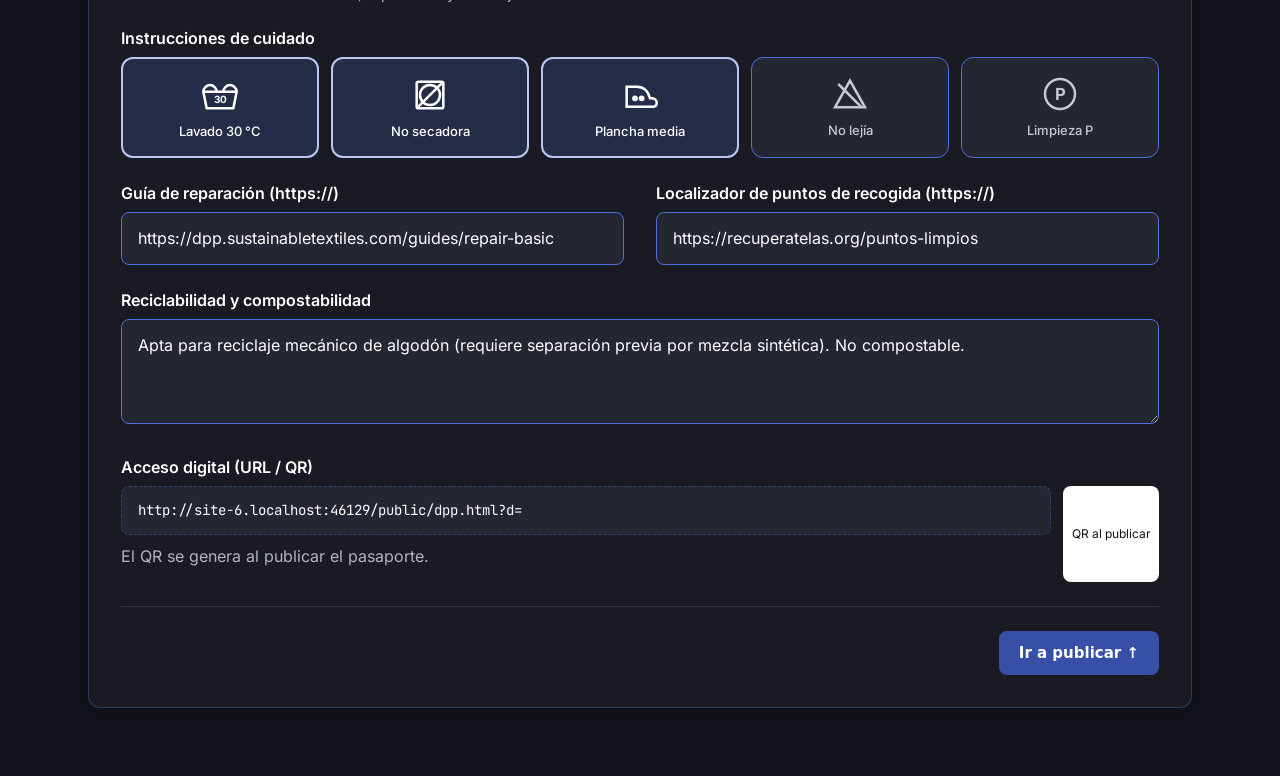
==== commit c406bf64: "WCAG AAA steps 2 y 3" ====
--- a/public/index.html
+++ b/public/index.html
@@ -26,14 +26,21 @@
 get total(){return Math.round(this.d.b.mat.reduce((s,m)=>s+(+m.p||0),0)*100)/100},
 get uid(){return 'urn:eu:dpp:sustainabletextiles:product:'+this.d.a.sku.replace(/[^A-Za-z0-9]/g,'')},
 get skuOk(){return /^[A-Za-z0-9-]+$/.test(this.d.a.sku)},
-get mE(){const d=this.d,m={a:[],b:[],c:[],d:[]};
-if(!this.skuOk)m.a.push('El SKU solo admite letras, números y guiones');if(!(d.a.name||'').trim())m.a.push('Falta el nombre del producto');
-if(this.total!=100)m.b.push('La composición suma '+this.total+'% y debe sumar 100%');
-if(!(Number.isInteger(+d.c.dur)&&d.c.dur>0))m.c.push('Durabilidad: entero mayor que 0');if(!(d.c.co2>0))m.c.push('Huella de carbono: valor mayor que 0');
-if(!URLOK(d.d.repair))m.d.push('Reparación: URL que empiece por https://');if(!URLOK(d.d.col))m.d.push('Recogida: URL que empiece por https://');return m},
+get fe(){const d=this.d;return{
+name:(d.a.name||'').trim()?'':'Falta el nombre del producto.',
+sku:this.skuOk?'':'El SKU solo admite letras, números y guiones, sin espacios.',
+fib:this.total==100?'':'La composición suma '+this.total+'% y debe sumar exactamente 100%.',
+dur:(Number.isInteger(+d.c.dur)&&d.c.dur>0)?'':'Durabilidad: indica un número entero mayor que 0.',
+co2:d.c.co2>0?'':'Huella de carbono: indica un valor mayor que 0.',
+repair:URLOK(d.d.repair)?'':'Guía de reparación: usa una URL que empiece por https://.',
+col:URLOK(d.d.col)?'':'Puntos de recogida: usa una URL que empiece por https://.'}},
+get mE(){const f=this.fe,m={a:[],b:[],c:[],d:[]},add=(k,id,key)=>{if(f[key])m[k].push({k,id,m:f[key]})};
+add('a','f-nombre-del-producto','name');add('a','f-gtin-sku','sku');add('b','fib-p-0','fib');add('c','f-durabilidad-lavados','dur');add('c','f-huella-de-carbono-kg-co-eq','co2');add('d','f-guia-de-reparacion-https','repair');add('d','f-localizador-de-puntos-de-recog','col');return m},
 get errs(){return Object.values(this.mE).flat()},
-next(k){const o=['a','b','c','d'],i=o.indexOf(k);if(this.mE[k].length)return;this.open[k]=false;if(i<3){this.open[o[i+1]]=true;this.$nextTick(()=>document.getElementById('m-'+o[i+1])?.scrollIntoView({behavior:'smooth',block:'start'}))}else scrollTo({top:0,behavior:'smooth'})},
-async publish(){clearTimeout(this.t);this.hist('Publicado');await this.persist();const r=await api('publish',this.tok);if(r.error)return alert('No se pudo publicar: '+r.error);
+focusField(e){this.open[e.k]=true;this.$nextTick(()=>{const el=document.getElementById(e.id)||document.getElementById('m-'+e.k);if(el){el.scrollIntoView({block:'center'});el.focus()}})},
+focusFirst(k){const e=(k?this.mE[k]:this.errs)[0];if(e)this.focusField(e)},
+next(k){const o=['a','b','c','d'],i=o.indexOf(k);if(this.mE[k].length){this.showMiss=true;this.focusFirst(k);return}this.open[k]=false;if(i<3){this.open[o[i+1]]=true;this.$nextTick(()=>document.getElementById('m-'+o[i+1])?.scrollIntoView({behavior:'smooth',block:'start'}))}else scrollTo({top:0,behavior:'smooth'})},
+async publish(){if(!this.ready)return;if(this.errs.length){this.showMiss=true;this.focusFirst();return}clearTimeout(this.t);this.hist('Publicado');await this.persist();const r=await api('publish',this.tok);if(r.error)return alert('No se pudo publicar: '+r.error);
 this.st='Published';this.say('Pasaporte publicado','ok')},
 get svg(){return 'data:image/svg+xml;charset=utf-8,'+encodeURIComponent(this.qr)}}}
 </script><script defer src="assets/alpine.min.js"></script><style>[x-cloak]{display:none}</style>
@@ -60,32 +67,32 @@
 <main class="wrap">
 <div class="bar"><button class="btn" @click="toggleAll()"><svg class="ic"><use :href="'assets/icons.svg#i-'+(allOpen?'unfold_less':'unfold_more')"/></svg><span x-text="allOpen?'Contraer todo':'Expandir todo'"></span></button>
 <button class="btn" @click="saveNow()"><svg class="ic"><use href="assets/icons.svg#i-save"/></svg><span x-text="saved?'Guardado ✓':'Guardar cambios'"></span></button>
-<button class="btn pri" :disabled="errs.length>0||!ready" @click="publish()"><svg class="ic"><use href="assets/icons.svg#i-publish"/></svg>Publicar</button>
+<button class="btn pri" :aria-disabled="errs.length>0||!ready" @click="publish()"><svg class="ic"><use href="assets/icons.svg#i-publish"/></svg>Publicar</button>
 <span class="pill"><i class="dot"></i><small>Estado del pasaporte</small><b x-text="st=='Published'?'Publicado':'Pendiente'"></b></span>
 <a class="btn out" :href="'dpp.html?d='+tok" target="dpp"><svg class="ic"><use href="assets/icons.svg#i-visibility"/></svg>Previsualizar DPP</a>
 <button class="btn" @click="location.href=location.pathname">Nueva demo</button></div>
-<div class="card err" x-show="errs.length"><b>Para publicar falta:</b><template x-for="e in errs"><div x-text="'· '+e"></div></template></div>
+<div class="card err" x-show="errs.length"><b>Para publicar falta:</b><template x-for="e in errs"><div><a href="#" @click.prevent="focusField(e)" x-text="e.m"></a></div></template></div>
 <div class="card row" x-show="qr"><div x-html="qr" style="width:auto;background:#fff;padding:6px;border-radius:8px"></div>
 <div>Pasaporte publicado.<br><a :href="url" target="_blank" x-text="url" style="color:var(--ac)"></a><br><br><a class="btn" :href="svg" download="qr-dpp.svg">Descargar QR (.svg)</a></div></div>
 
 <section class="mod" id="m-a"><button @click="open.a=!open.a" :aria-expanded="!!open.a"><div class="hd"><svg class="ic"><use href="assets/icons.svg#i-verified_user"/></svg><div><h3>Identificación y gobernanza</h3><small>Control del producto, registros ERP y normativas</small></div></div><div class="rt"><span class="st" :class="ok.a&&'done'"><svg class="ic" x-show="ok.a"><use href="assets/icons.svg#i-check"/></svg></span><svg class="ic ch" :class="open.a&&'rot'"><use href="assets/icons.svg#i-expand_more"/></svg></div></button><div class="body" x-show="open.a">
 <div><label for="f-imagen">Imagen de la prenda</label><label class="drop" @dragover.prevent @drop.prevent="upf('imagen',$event.dataTransfer.files[0],r=>d.a.img=r.url)"><img x-show="d.a.img" :src="d.a.img" alt="Imagen de la prenda"><span class="dz" x-show="!d.a.img"><svg class="ic"><use href="assets/icons.svg#i-add_a_photo"/></svg><b x-text="busy=='imagen'?'Subiendo imagen…':'Haga clic para subir o arrastre la foto aquí'"></b><small>JPG, PNG (máx. 5 MB)</small></span><input type="file" class="sr" id="f-imagen" accept="image/png,image/jpeg" @change="up('imagen',$event,r=>d.a.img=r.url)"></label></div>
-<div class="stack"><div><label for="f-nombre-del-producto">Nombre del producto</label><input id="f-nombre-del-producto" x-model="d.a.name" aria-required="true" :class="!(d.a.name||'').trim()&&'bad'" :aria-invalid="!!(!(d.a.name||'').trim())"></div>
+<div class="stack"><div><label for="f-nombre-del-producto">Nombre del producto</label><input id="f-nombre-del-producto" x-model="d.a.name" aria-required="true" :class="!(d.a.name||'').trim()&&'bad'" :aria-invalid="!!(!(d.a.name||'').trim())" aria-describedby="e-name"><p class="fe" id="e-name" aria-live="polite" x-text="fe.name"></p></div>
 <div><label for="f-color-nombre">Color</label><div class="row colrow"><input type="color" id="f-color" x-model="d.a.color" aria-label="Selector de color"><input id="f-color-nombre" x-model="d.a.colorName" placeholder="Nombre del color"></div></div>
 <div class="pill" style="justify-content:space-between"><small>Vista previa del color</small><span class="row"><i class="sw" :style="'background:'+d.a.color"></i><b x-text="d.a.colorName"></b></span></div></div>
 <div><label for="f-uid-de-producto-automatico">UID de producto (automático)</label><input id="f-uid-de-producto-automatico" readonly :value="uid"></div>
 <div><label for="f-uid-de-lote">UID de lote</label><input id="f-uid-de-lote" x-model="d.a.batch"></div>
-<div><label for="f-gtin-sku">GTIN / SKU *</label><input id="f-gtin-sku" x-model="d.a.sku" aria-required="true" :class="!skuOk&&'bad'" :aria-invalid="!!(!skuOk)"></div>
+<div><label for="f-gtin-sku">GTIN / SKU *</label><input id="f-gtin-sku" x-model="d.a.sku" aria-required="true" :class="!skuOk&&'bad'" :aria-invalid="!!(!skuOk)" aria-describedby="e-sku"><p class="fe" id="e-sku" aria-live="polite" x-text="fe.sku"></p></div>
 <div><label for="f-operador-economico">Operador económico</label><input id="f-operador-economico" disabled value="Sustainable Textiles S.A. · Madrid, España"></div>
 <div class="full chips"><label><input type="checkbox" x-model="d.a.csrd">Aplica CSRD</label><label><input type="checkbox" x-model="d.a.eudr">Aplica EUDR</label></div>
 <div class="full row" style="align-items:stretch"><div class="card" style="flex:1;margin:0"><span class="lbl">Fecha de creación</span><div><svg class="ic"><use href="assets/icons.svg#i-schedule"/></svg> <span x-text="fmt(meta.created)"></span></div><div style="margin-top:8px;color:var(--tm)">Última modificación: <span x-text="fmt(meta.updated)"></span></div></div>
 <div class="card" style="flex:1;margin:0"><span class="lbl">Historial de modificaciones</span><template x-for="(e,i) in meta.hist.slice(0,3)"><div :style="i?'color:var(--tm)':''"><svg class="ic"><use :href="'assets/icons.svg#i-'+(i?'history':'update')"/></svg> <span x-text="fmt(e.t)+' · '+e.m"></span></div></template></div></div>
-<div class="full navnx"><div class="err" x-show="showMiss&&mE.a.length>0" role="alert"><b>Para continuar:</b><template x-for="e in mE.a"><div x-text="'· '+e"></div></template></div><button type="button" class="btn out" x-show="mE.a.length>0" :aria-expanded="showMiss" @click="showMiss=!showMiss"><span x-text="(showMiss?'Ocultar':'Mostrar')+' campos pendientes ('+mE.a.length+')'"></span></button><button type="button" class="btn pri" :disabled="mE.a.length>0" @click="next('a')">Siguiente: Suministro y materiales →</button></div></div></section>
+<div class="full navnx"><div class="err" x-show="showMiss&&mE.a.length>0" role="alert"><b>Para continuar:</b><template x-for="e in mE.a"><div><a href="#" @click.prevent="focusField(e)" x-text="e.m"></a></div></template></div><button type="button" class="btn out" x-show="mE.a.length>0" :aria-expanded="showMiss" @click="showMiss=!showMiss"><span x-text="(showMiss?'Ocultar':'Mostrar')+' campos pendientes ('+mE.a.length+')'"></span></button><button type="button" class="btn pri" :aria-disabled="mE.a.length>0" @click="next('a')">Siguiente: Suministro y materiales →</button></div></div></section>
 
 <section class="mod" id="m-b"><button @click="open.b=!open.b" :aria-expanded="!!open.b"><div class="hd"><svg class="ic"><use href="assets/icons.svg#i-inventory_2"/></svg><div><h3>Suministro y materiales</h3><small>Composición, trazabilidad multi-tier y certificados</small></div></div><div class="rt"><span class="st" :class="ok.b&&'done'"><svg class="ic" x-show="ok.b"><use href="assets/icons.svg#i-check"/></svg></span><svg class="ic ch" :class="open.b&&'rot'"><use href="assets/icons.svg#i-expand_more"/></svg></div></button><div class="body" x-show="open.b">
 <div class="full"><span class="lbl">Materiales y porcentajes</span><div class="seg"><template x-for="(m,i) in d.b.mat"><i :style="`width:${Math.min(m.p||0,100)}%;background:hsl(228 70% ${50+i*14}%)`"></i></template></div>
-<span class="badge" :class="total==100?'ok':'no'" x-text="'Total '+total+'%'"></span></div>
-<template x-for="(m,i) in d.b.mat"><div class="full card" style="margin:0"><div class="row"><label class="sr" :for="'fib-n-'+i" x-text="'Fibra '+(i+1)"></label><select :id="'fib-n-'+i" x-model="m.n"><template x-for="f in FIB"><option x-text="f"></option></template></select><label class="sr" :for="'fib-p-'+i" x-text="'Porcentaje de la fibra '+(i+1)"></label><input type="number" min="0" max="100" step="0.1" x-model.number="m.p" :id="'fib-p-'+i" style="width:120px" :class="total!=100&&'bad'" :aria-invalid="!!(total!=100)"><button class="btn" @click="d.b.mat.splice(i,1)" aria-label="Quitar fibra"><svg class="ic"><use href="assets/icons.svg#i-delete"/></svg></button></div><div class="gx sub"><div><label :for="'fib-origen-ubicacion-exacta-'+i">Origen (ubicación exacta)</label><div class="inp"><svg class="ic"><use href="assets/icons.svg#i-location_on"/></svg><input :id="'fib-origen-ubicacion-exacta-'+i" x-model="m.loc"></div></div><div><label :for="'fib-pais-'+i">País</label><input :id="'fib-pais-'+i" x-model="m.c"></div><div><label :for="'fib-certificacion-aplicable-'+i">Certificación aplicable</label><select :id="'fib-certificacion-aplicable-'+i" x-model="m.cert"><template x-for="c in FCERT"><option x-text="c"></option></template></select></div><div><label :for="'fib-imagen-de-certificacion-'+i">Imagen de certificación</label><div class="row"><label class="up"><svg class="ic"><use href="assets/icons.svg#i-upload_file"/></svg><span x-text="m.certFile?'✓ '+m.certFile:'Subir certificado'"></span><input type="file" class="sr" :id="'fib-imagen-de-certificacion-'+i" accept=".pdf,.png,.jpg,.jpeg" @change="up('F'+(i+1)+'-cert',$event,r=>{m.certFile=r.file;m.certUrl=r.url})"></label><a class="btn" x-show="m.certUrl" :href="m.certUrl" target="_blank" rel="noopener" aria-label="Ver archivo"><svg class="ic"><use href="assets/icons.svg#i-visibility"/></svg></a><button class="btn" x-show="m.certFile" @click="rmf(m,'cert')" aria-label="Quitar archivo"><svg class="ic"><use href="assets/icons.svg#i-close"/></svg></button></div></div></div></div></template>
+<span class="badge" :class="total==100?'ok':'no'" x-text="'Total '+total+'%'"></span></div><p class="fe full" id="e-fib" aria-live="polite" x-text="fe.fib"></p>
+<template x-for="(m,i) in d.b.mat"><div class="full card" style="margin:0"><div class="row"><label class="sr" :for="'fib-n-'+i" x-text="'Fibra '+(i+1)"></label><select :id="'fib-n-'+i" x-model="m.n"><template x-for="f in FIB"><option x-text="f"></option></template></select><label class="sr" :for="'fib-p-'+i" x-text="'Porcentaje de la fibra '+(i+1)"></label><input type="number" min="0" max="100" step="0.1" x-model.number="m.p" :id="'fib-p-'+i" style="width:120px" :class="total!=100&&'bad'" :aria-invalid="!!(total!=100)" aria-describedby="e-fib"><button class="btn" @click="d.b.mat.splice(i,1)" aria-label="Quitar fibra"><svg class="ic"><use href="assets/icons.svg#i-delete"/></svg></button></div><div class="gx sub"><div><label :for="'fib-origen-ubicacion-exacta-'+i">Origen (ubicación exacta)</label><div class="inp"><svg class="ic"><use href="assets/icons.svg#i-location_on"/></svg><input :id="'fib-origen-ubicacion-exacta-'+i" x-model="m.loc"></div></div><div><label :for="'fib-pais-'+i">País</label><input :id="'fib-pais-'+i" x-model="m.c"></div><div><label :for="'fib-certificacion-aplicable-'+i">Certificación aplicable</label><select :id="'fib-certificacion-aplicable-'+i" x-model="m.cert"><template x-for="c in FCERT"><option x-text="c"></option></template></select></div><div><label :for="'fib-imagen-de-certificacion-'+i">Imagen de certificación</label><div class="row"><label class="up"><svg class="ic"><use href="assets/icons.svg#i-upload_file"/></svg><span x-text="m.certFile?'✓ '+m.certFile:'Subir certificado'"></span><input type="file" class="sr" :id="'fib-imagen-de-certificacion-'+i" accept=".pdf,.png,.jpg,.jpeg" @change="up('F'+(i+1)+'-cert',$event,r=>{m.certFile=r.file;m.certUrl=r.url})"></label><a class="btn" x-show="m.certUrl" :href="m.certUrl" target="_blank" rel="noopener" aria-label="Ver archivo"><svg class="ic"><use href="assets/icons.svg#i-visibility"/></svg></a><button class="btn" x-show="m.certFile" @click="rmf(m,'cert')" aria-label="Quitar archivo"><svg class="ic"><use href="assets/icons.svg#i-close"/></svg></button></div></div></div></div></template>
 <div class="full"><button class="btn" @click="d.b.mat.push({n:FIB[0],p:0})">+ Añadir fibra</button></div>
 <div class="full"><span class="lbl">Cadena multi-tier (de materia prima a producto final)</span></div>
 <template x-for="(s,i) in d.b.chain"><div class="full card" style="margin:0"><div class="row" style="justify-content:space-between"><div class="row"><span class="num" x-text="i+1"></span><h4 x-text="TIERN[i]"></h4></div><span class="tag" x-text="TIERB[i]"></span></div><div class="gx sub"><div><label :for="'tier-proveedor-ubicacion-exacta-'+i">Proveedor / ubicación exacta</label><div class="inp"><svg class="ic"><use href="assets/icons.svg#i-location_on"/></svg><select :id="'tier-proveedor-ubicacion-exacta-'+i" @change="pick(s,$event.target.value)"><template x-for="p in d.sup"><option :value="p.n" x-text="p.n+' · '+p.c" :selected="p.n==s.n"></option></template></select></div></div><div><label :for="'tier-pais-'+i">País</label><input :id="'tier-pais-'+i" readonly :value="s.c"></div><div><label :for="'tier-certificacion-aplicable-'+i">Certificación aplicable</label><input :id="'tier-certificacion-aplicable-'+i" x-model="s.cert"></div><div><label :for="'tier-imagen-de-certificacion-'+i">Imagen de certificación</label><div class="row"><label class="up"><svg class="ic"><use href="assets/icons.svg#i-upload_file"/></svg><span x-text="s.certFile?'✓ '+s.certFile:'Subir imagen'"></span><input type="file" class="sr" :id="'tier-imagen-de-certificacion-'+i" accept=".pdf,.png,.jpg,.jpeg" @change="up('T'+(i+1)+'-cert',$event,r=>{s.certFile=r.file;s.certUrl=r.url})"></label><a class="btn" x-show="s.certUrl" :href="s.certUrl" target="_blank" rel="noopener" aria-label="Ver archivo"><svg class="ic"><use href="assets/icons.svg#i-visibility"/></svg></a><button class="btn" x-show="s.certFile" @click="rmf(s,'cert')" aria-label="Quitar archivo"><svg class="ic"><use href="assets/icons.svg#i-close"/></svg></button></div></div><div><label :for="'tier-certificado-de-trazabilidad-tc-'+i">Certificado de trazabilidad (TC)</label><div class="row"><label class="up"><svg class="ic"><use href="assets/icons.svg#i-upload_file"/></svg><span x-text="s.tcFile?'✓ '+s.tcFile:'Subir Transaction Certificate'"></span><input type="file" class="sr" :id="'tier-certificado-de-trazabilidad-tc-'+i" accept=".pdf,.png,.jpg,.jpeg" @change="up('T'+(i+1)+'-TC',$event,r=>{s.tcFile=r.file;s.tcUrl=r.url})"></label><a class="btn" x-show="s.tcUrl" :href="s.tcUrl" target="_blank" rel="noopener" aria-label="Ver archivo"><svg class="ic"><use href="assets/icons.svg#i-visibility"/></svg></a><button class="btn" x-show="s.tcFile" @click="rmf(s,'tc')" aria-label="Quitar archivo"><svg class="ic"><use href="assets/icons.svg#i-close"/></svg></button></div></div></div></div></template>
@@ -93,21 +100,21 @@
 <div class="full"><span class="lbl">Mapa de trazabilidad · <span x-text="dist(d.b.chain)+' km hasta Madrid (sede)'"></span></span><div x-html="mapSvg(d.b.chain)"></div></div>
 <div class="full"><label for="f-cert-tipo">Certificaciones y auditorías (PDF/PNG/JPG, máx. 5 MB)</label><div class="row"><select id="f-cert-tipo" x-model="ct" style="width:240px"><template x-for="c in CERTS"><option x-text="c"></option></template></select><label class="sr" for="f-cert-archivo">Archivo de certificación</label><input type="file" id="f-cert-archivo" accept=".pdf,.png,.jpg,.jpeg" @change="up(ct,$event,r=>d.b.certs.push({type:ct,file:r.file,url:r.url}))"><span x-show="busy">Subiendo…</span></div>
 <template x-for="f in d.b.certs"><div class="row" style="margin-top:6px"><a :href="f.url" target="_blank" x-text="f.file" style="color:var(--ac)"></a><button class="btn" @click="delFile(f)" aria-label="Quitar archivo">✕</button></div></template></div>
-<div class="full"><label for="f-tratamientos-quimicos-y-svhc">Tratamientos químicos y SVHC</label><textarea id="f-tratamientos-quimicos-y-svhc" rows="3" x-model="d.b.chem"></textarea></div><div class="full navnx"><div class="err" x-show="showMiss&&mE.b.length>0" role="alert"><b>Para continuar:</b><template x-for="e in mE.b"><div x-text="'· '+e"></div></template></div><button type="button" class="btn out" x-show="mE.b.length>0" :aria-expanded="showMiss" @click="showMiss=!showMiss"><span x-text="(showMiss?'Ocultar':'Mostrar')+' campos pendientes ('+mE.b.length+')'"></span></button><button type="button" class="btn pri" :disabled="mE.b.length>0" @click="next('b')">Siguiente: Impacto ambiental (LCA) →</button></div></div></section>
+<div class="full"><label for="f-tratamientos-quimicos-y-svhc">Tratamientos químicos y SVHC</label><textarea id="f-tratamientos-quimicos-y-svhc" rows="3" x-model="d.b.chem"></textarea></div><div class="full navnx"><div class="err" x-show="showMiss&&mE.b.length>0" role="alert"><b>Para continuar:</b><template x-for="e in mE.b"><div><a href="#" @click.prevent="focusField(e)" x-text="e.m"></a></div></template></div><button type="button" class="btn out" x-show="mE.b.length>0" :aria-expanded="showMiss" @click="showMiss=!showMiss"><span x-text="(showMiss?'Ocultar':'Mostrar')+' campos pendientes ('+mE.b.length+')'"></span></button><button type="button" class="btn pri" :aria-disabled="mE.b.length>0" @click="next('b')">Siguiente: Impacto ambiental (LCA) →</button></div></div></section>
 
 <section class="mod" id="m-c"><button @click="open.c=!open.c" :aria-expanded="!!open.c"><div class="hd"><svg class="ic"><use href="assets/icons.svg#i-eco"/></svg><div><h3>Impacto ambiental (LCA)</h3><small>Datos de laboratorio y huellas analíticas</small></div></div><div class="rt"><span class="st" :class="ok.c&&'done'"><svg class="ic" x-show="ok.c"><use href="assets/icons.svg#i-check"/></svg></span><svg class="ic ch" :class="open.c&&'rot'"><use href="assets/icons.svg#i-expand_more"/></svg></div></button><div class="body" x-show="open.c">
-<div><label for="f-durabilidad-lavados">Durabilidad (lavados)</label><input id="f-durabilidad-lavados" type="number" min="1" step="1" x-model.number="d.c.dur" :class="!(d.c.dur>0)&&'bad'" :aria-invalid="!!(!(d.c.dur>0))"></div>
-<div><label for="f-huella-de-carbono-kg-co-eq">Huella de carbono (kg CO₂eq)</label><input id="f-huella-de-carbono-kg-co-eq" type="number" min="0" step="0.1" x-model.number="d.c.co2" :class="!(d.c.co2>0)&&'bad'" :aria-invalid="!!(!(d.c.co2>0))"></div>
+<div><label for="f-durabilidad-lavados">Durabilidad (lavados)</label><input id="f-durabilidad-lavados" type="number" min="1" step="1" x-model.number="d.c.dur" :class="!(d.c.dur>0)&&'bad'" :aria-invalid="!!(!(d.c.dur>0))" aria-describedby="e-dur"><p class="fe" id="e-dur" aria-live="polite" x-text="fe.dur"></p></div>
+<div><label for="f-huella-de-carbono-kg-co-eq">Huella de carbono (kg CO₂eq)</label><input id="f-huella-de-carbono-kg-co-eq" type="number" min="0" step="0.1" x-model.number="d.c.co2" :class="!(d.c.co2>0)&&'bad'" :aria-invalid="!!(!(d.c.co2>0))" aria-describedby="e-co2"><p class="fe" id="e-co2" aria-live="polite" x-text="fe.co2"></p></div>
 <div><label for="f-huella-hidrica-l">Huella hídrica (L)</label><input id="f-huella-hidrica-l" type="number" min="0" step="1" x-model.number="d.c.h2o"></div>
 <div><label for="f-demanda-energetica-kwh">Demanda energética (kWh)</label><input id="f-demanda-energetica-kwh" type="number" min="0" step="1" x-model.number="d.c.kwh"></div>
-<div class="full"><label for="f-emision-de-microplasticos">Emisión de microplásticos</label><select id="f-emision-de-microplasticos" x-model="d.c.micro"><template x-for="m in MICRO"><option x-text="m" :selected="m==d.c.micro"></option></template></select></div><div class="full navnx"><div class="err" x-show="showMiss&&mE.c.length>0" role="alert"><b>Para continuar:</b><template x-for="e in mE.c"><div x-text="'· '+e"></div></template></div><button type="button" class="btn out" x-show="mE.c.length>0" :aria-expanded="showMiss" @click="showMiss=!showMiss"><span x-text="(showMiss?'Ocultar':'Mostrar')+' campos pendientes ('+mE.c.length+')'"></span></button><button type="button" class="btn pri" :disabled="mE.c.length>0" @click="next('c')">Siguiente: Circularidad y fin de vida →</button></div></div></section>
+<div class="full"><label for="f-emision-de-microplasticos">Emisión de microplásticos</label><select id="f-emision-de-microplasticos" x-model="d.c.micro"><template x-for="m in MICRO"><option x-text="m" :selected="m==d.c.micro"></option></template></select></div><div class="full navnx"><div class="err" x-show="showMiss&&mE.c.length>0" role="alert"><b>Para continuar:</b><template x-for="e in mE.c"><div><a href="#" @click.prevent="focusField(e)" x-text="e.m"></a></div></template></div><button type="button" class="btn out" x-show="mE.c.length>0" :aria-expanded="showMiss" @click="showMiss=!showMiss"><span x-text="(showMiss?'Ocultar':'Mostrar')+' campos pendientes ('+mE.c.length+')'"></span></button><button type="button" class="btn pri" :aria-disabled="mE.c.length>0" @click="next('c')">Siguiente: Circularidad y fin de vida →</button></div></div></section>
 
 <section class="mod" id="m-d"><button @click="open.d=!open.d" :aria-expanded="!!open.d"><div class="hd"><svg class="ic"><use href="assets/icons.svg#i-recycling"/></svg><div><h3>Circularidad y fin de vida</h3><small>Instrucciones de cuidado, reparación y reciclaje</small></div></div><div class="rt"><span class="st" :class="ok.d&&'done'"><svg class="ic" x-show="ok.d"><use href="assets/icons.svg#i-check"/></svg></span><svg class="ic ch" :class="open.d&&'rot'"><use href="assets/icons.svg#i-expand_more"/></svg></div></button><div class="body" x-show="open.d">
 <div class="full"><span class="lbl" id="care-l">Instrucciones de cuidado</span><div class="care" role="group" aria-labelledby="care-l"><template x-for="(v,k) in CARE"><button type="button" class="ct" :class="d.d.care.includes(k)&&'on'" :aria-pressed="d.d.care.includes(k)" @click="toggleCare(k)"><svg viewBox="0 0 24 24" fill="none" stroke="currentColor" stroke-width="1.5" x-html="CARE_SVG[k]"></svg><span x-text="v"></span></button></template></div></div>
-<div><label for="f-guia-de-reparacion-https">Guía de reparación (https://)</label><input id="f-guia-de-reparacion-https" type="url" x-model="d.d.repair" :class="!URLOK(d.d.repair)&&'bad'" :aria-invalid="!!(!URLOK(d.d.repair))"></div>
-<div><label for="f-localizador-de-puntos-de-recog">Localizador de puntos de recogida (https://)</label><input id="f-localizador-de-puntos-de-recog" type="url" x-model="d.d.col" :class="!URLOK(d.d.col)&&'bad'" :aria-invalid="!!(!URLOK(d.d.col))"></div>
+<div><label for="f-guia-de-reparacion-https">Guía de reparación (https://)</label><input id="f-guia-de-reparacion-https" type="url" x-model="d.d.repair" :class="!URLOK(d.d.repair)&&'bad'" :aria-invalid="!!(!URLOK(d.d.repair))" aria-describedby="e-repair"><p class="fe" id="e-repair" aria-live="polite" x-text="fe.repair"></p></div>
+<div><label for="f-localizador-de-puntos-de-recog">Localizador de puntos de recogida (https://)</label><input id="f-localizador-de-puntos-de-recog" type="url" x-model="d.d.col" :class="!URLOK(d.d.col)&&'bad'" :aria-invalid="!!(!URLOK(d.d.col))" aria-describedby="e-col"><p class="fe" id="e-col" aria-live="polite" x-text="fe.col"></p></div>
 <div class="full"><label for="f-reciclabilidad-y-compostabilid">Reciclabilidad y compostabilidad</label><textarea id="f-reciclabilidad-y-compostabilid" rows="3" x-model="d.d.rec"></textarea></div>
-<div class="full"><label for="f-url">Acceso digital (URL / QR)</label><div class="row" style="align-items:flex-start"><div style="flex:1"><input id="f-url" readonly :value="url" style="font-family:'JetBrains Mono',monospace;font-size:14px"><p style="margin:8px 0;color:var(--tm)">El QR se genera al publicar el pasaporte.</p><a class="btn" :href="svg" download="qr-dpp.svg" x-show="qr"><svg class="ic"><use href="assets/icons.svg#i-download"/></svg>Descargar QR (.svg)</a></div><div class="qrb"><div x-html="qr" x-show="qr" style="width:100%"></div><span x-show="!qr">QR al publicar</span></div></div></div><div class="full navnx"><div class="err" x-show="showMiss&&errs.length>0" role="alert"><b>Para continuar:</b><template x-for="e in errs"><div x-text="'· '+e"></div></template></div><button type="button" class="btn out" x-show="errs.length>0" :aria-expanded="showMiss" @click="showMiss=!showMiss"><span x-text="(showMiss?'Ocultar':'Mostrar')+' campos pendientes ('+errs.length+')'"></span></button><button type="button" class="btn pri" :disabled="errs.length>0" @click="next('d')">Ir a publicar ↑</button></div></div></section>
+<div class="full"><label for="f-url">Acceso digital (URL / QR)</label><div class="row" style="align-items:flex-start"><div style="flex:1"><input id="f-url" readonly :value="url" style="font-family:'JetBrains Mono',monospace;font-size:14px"><p style="margin:8px 0;color:var(--tm)">El QR se genera al publicar el pasaporte.</p><a class="btn" :href="svg" download="qr-dpp.svg" x-show="qr"><svg class="ic"><use href="assets/icons.svg#i-download"/></svg>Descargar QR (.svg)</a></div><div class="qrb"><div x-html="qr" x-show="qr" style="width:100%"></div><span x-show="!qr">QR al publicar</span></div></div></div><div class="full navnx"><div class="err" x-show="showMiss&&errs.length>0" role="alert"><b>Para continuar:</b><template x-for="e in errs"><div><a href="#" @click.prevent="focusField(e)" x-text="e.m"></a></div></template></div><button type="button" class="btn out" x-show="errs.length>0" :aria-expanded="showMiss" @click="showMiss=!showMiss"><span x-text="(showMiss?'Ocultar':'Mostrar')+' campos pendientes ('+errs.length+')'"></span></button><button type="button" class="btn pri" :aria-disabled="errs.length>0" @click="next('d')">Ir a publicar ↑</button></div></div></section>
 <dialog x-ref="dlg" aria-labelledby="dlg-t" style="background:var(--cd);color:var(--t2);border:1px solid var(--bd);border-radius:12px;width:min(420px,92vw)"><h3 id="dlg-t">Nuevo proveedor</h3>
 <label for="sup-nombre">Nombre</label><input id="sup-nombre" x-model="ns.n"><label for="sup-pais">País</label><input id="sup-pais" x-model="ns.c"><div class="row"><div><label for="sup-latitud">Latitud</label><input id="sup-latitud" type="number" step="any" x-model="ns.lat"></div><div><label for="sup-longitud">Longitud</label><input id="sup-longitud" type="number" step="any" x-model="ns.lon"></div></div>
 <div class="row" style="margin-top:12px"><button class="btn pri" @click="addSup()">Guardar</button><button class="btn" @click="$refs.dlg.close()">Cancelar</button></div></dialog>
--- a/public/assets/app.css
+++ b/public/assets/app.css
@@ -1,5 +1,5 @@
 @font-face{font-family:Inter;font-weight:100 900;font-display:swap;src:url(fonts/inter.woff2) format("woff2")}@font-face{font-family:"JetBrains Mono";font-weight:400;font-display:swap;src:url(fonts/jbmono.woff2) format("woff2")}
-:root{--bg:#12131a;--sf:#1a1b22;--cd:#1a1b22;--pn:#242632;--el:#2e3040;--tx:#fff;--t2:#a3aab8;--tm:#9698a6;--ac:#7a94eb;--ac5:#506fe1;--ac6:#4968da;--ac7:#3455c6;--ok:#22c55e;--wn:#f59e0b;--er:#f36f6f;--bd:rgba(80,111,225,.35);--bc:#506fe1}
+:root{--bg:#12131a;--sf:#1a1b22;--cd:#1a1b22;--pn:#242632;--el:#2e3040;--tx:#fff;--t2:#c4c9d2;--tm:#b2b4be;--ac:#bac7f5;--ac5:#506fe1;--ac6:#374fa6;--ac7:#2c48a8;--ok:#3dcc71;--wn:#f59e0b;--er:#f79c9c;--bd:rgba(80,111,225,.35);--bc:#506fe1}
 *{box-sizing:border-box}body{margin:0;background:var(--bg);color:var(--t2);font:16px/1.65 Inter,system-ui,sans-serif}
 .wrap{max-width:1152px;margin:auto;padding:32px 24px}h2,h3{color:var(--tx);margin:8px 0}
 .bar{display:flex;gap:12px;flex-wrap:wrap;align-items:center;margin:16px 0 32px}
@@ -50,3 +50,11 @@
 
 .sr{position:absolute;width:1px;height:1px;margin:-1px;padding:0;overflow:hidden;clip:rect(0 0 0 0);white-space:nowrap;border:0}.up,.drop{position:relative}.up:focus-within,.drop:focus-within{outline:2px solid var(--ac);outline-offset:2px}
 .lbl{display:block;font:600 16px/1.4 Inter,system-ui,sans-serif;color:var(--tx);margin-bottom:8px}
+
+input[readonly]{opacity:1;border-style:dashed}
+
+.fe{color:var(--er);margin:6px 0 0;font-size:15px}.fe:empty{display:none}.fe:not(:empty)::before{content:"Error: ";font-weight:700}
+.btn.pri[aria-disabled=true]{background:var(--pn);border:2px dashed var(--bc);color:var(--tx);cursor:not-allowed}
+.navnx a,.card.err a{color:var(--er);text-decoration:underline;display:inline-block;padding:6px 0;min-height:44px;line-height:32px}
+input:focus-visible,select:focus-visible,textarea:focus-visible,button:focus-visible,a:focus-visible,[tabindex]:focus-visible{outline:3px solid var(--ac);outline-offset:2px}
+.btn,.ib,.slot a,.slot button,.ct,.care,.chips label{min-width:44px;min-height:44px}
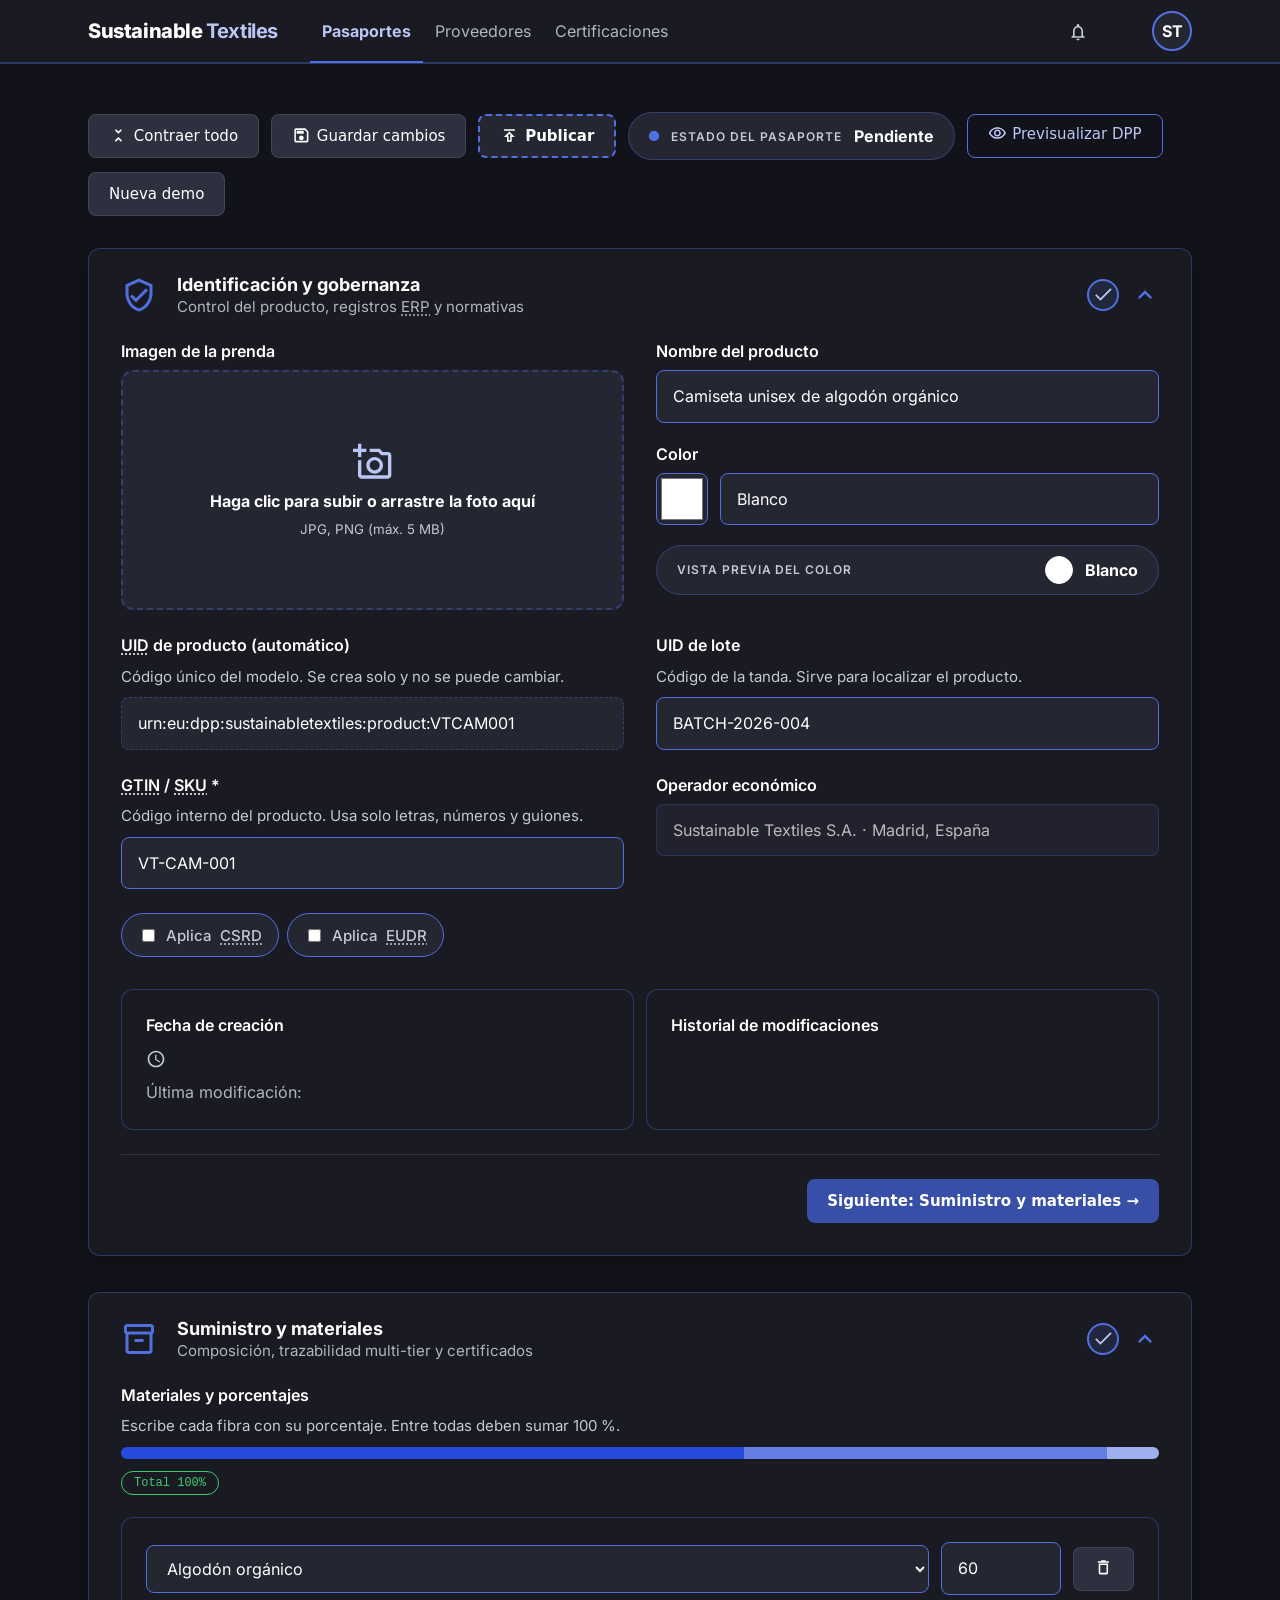
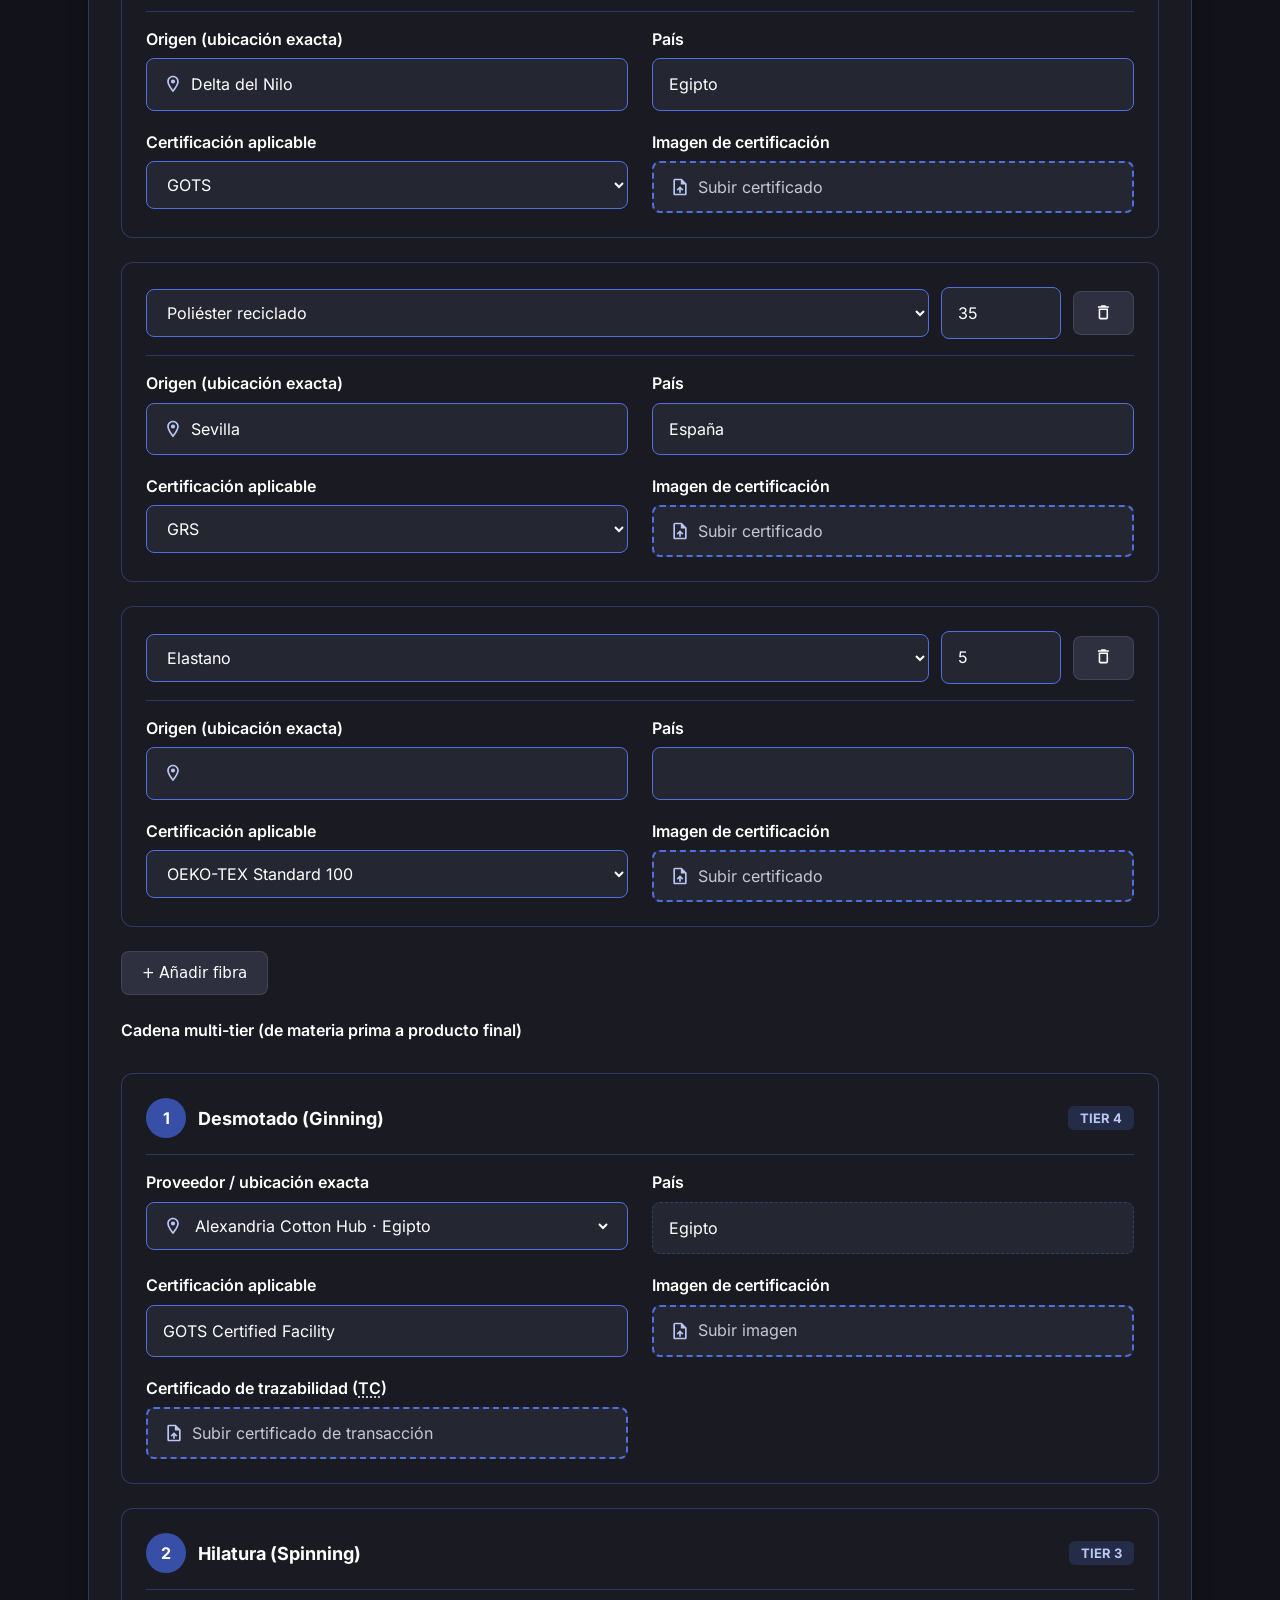
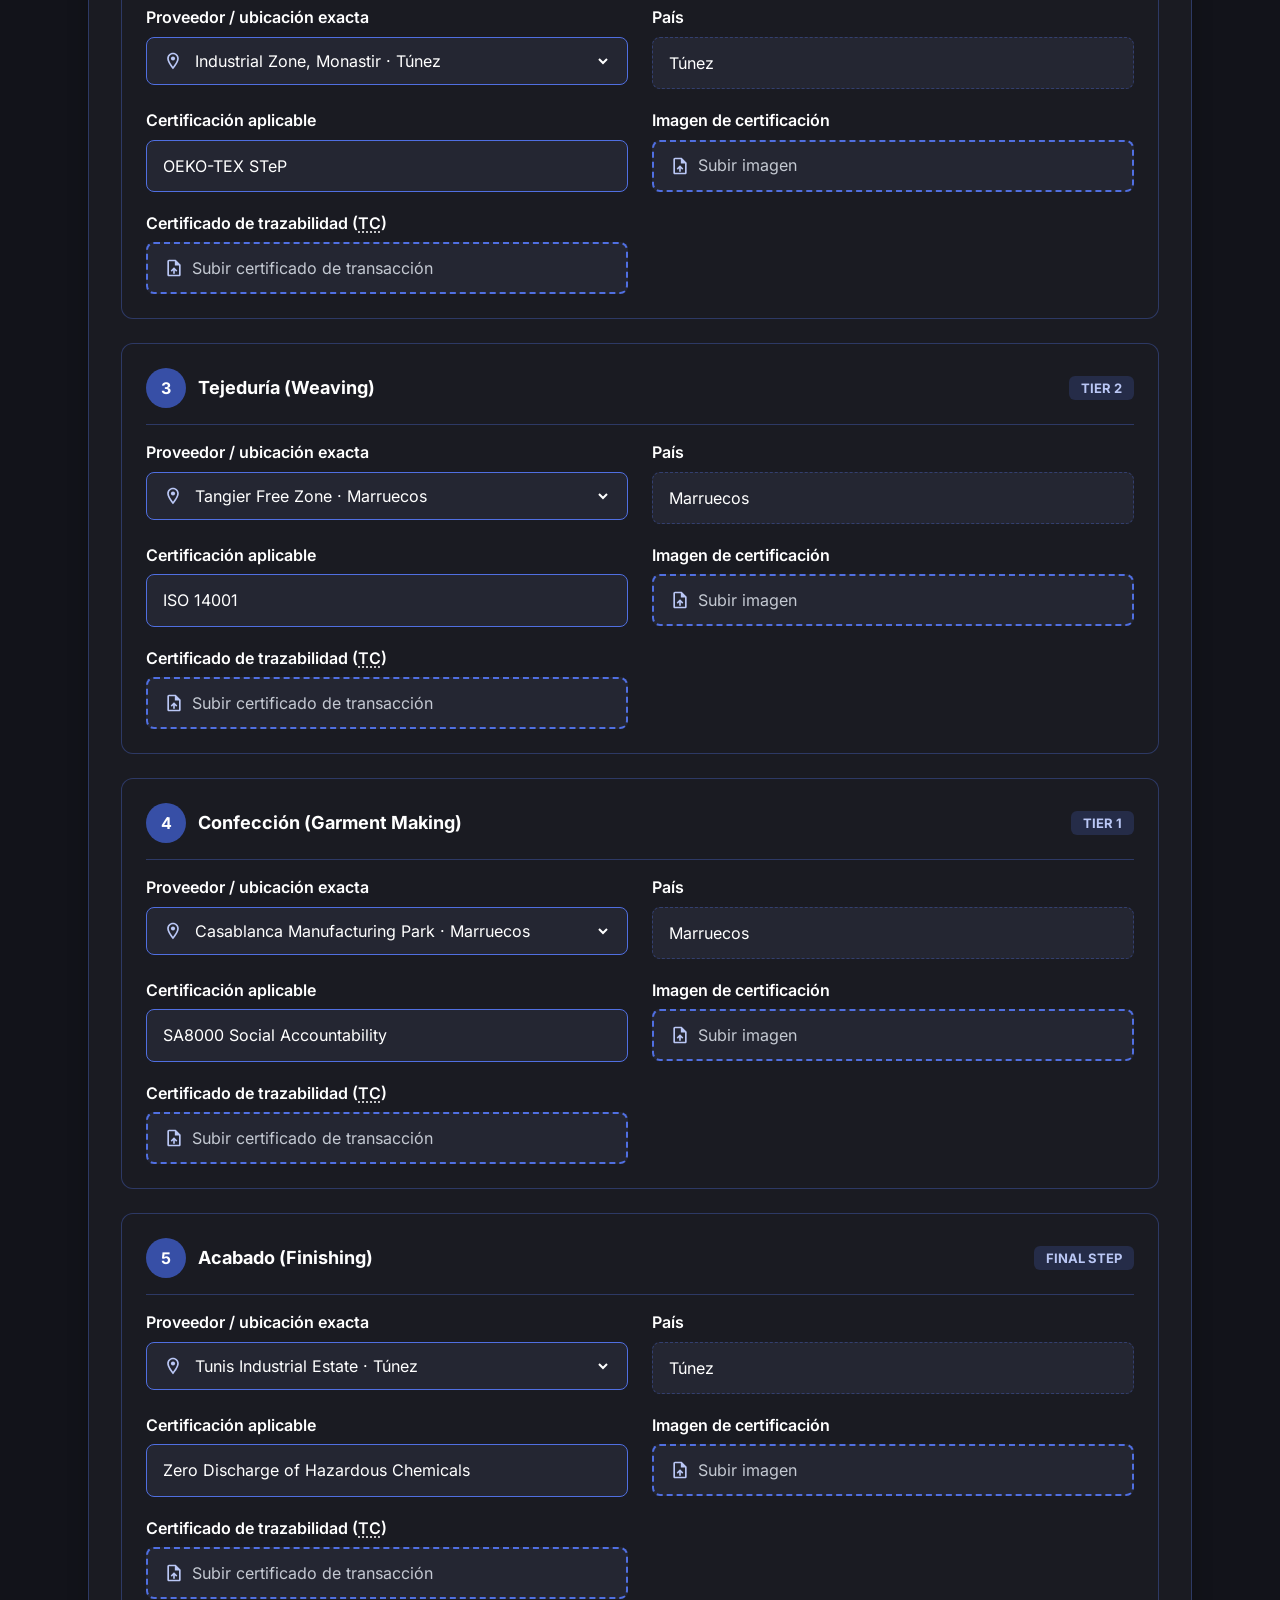
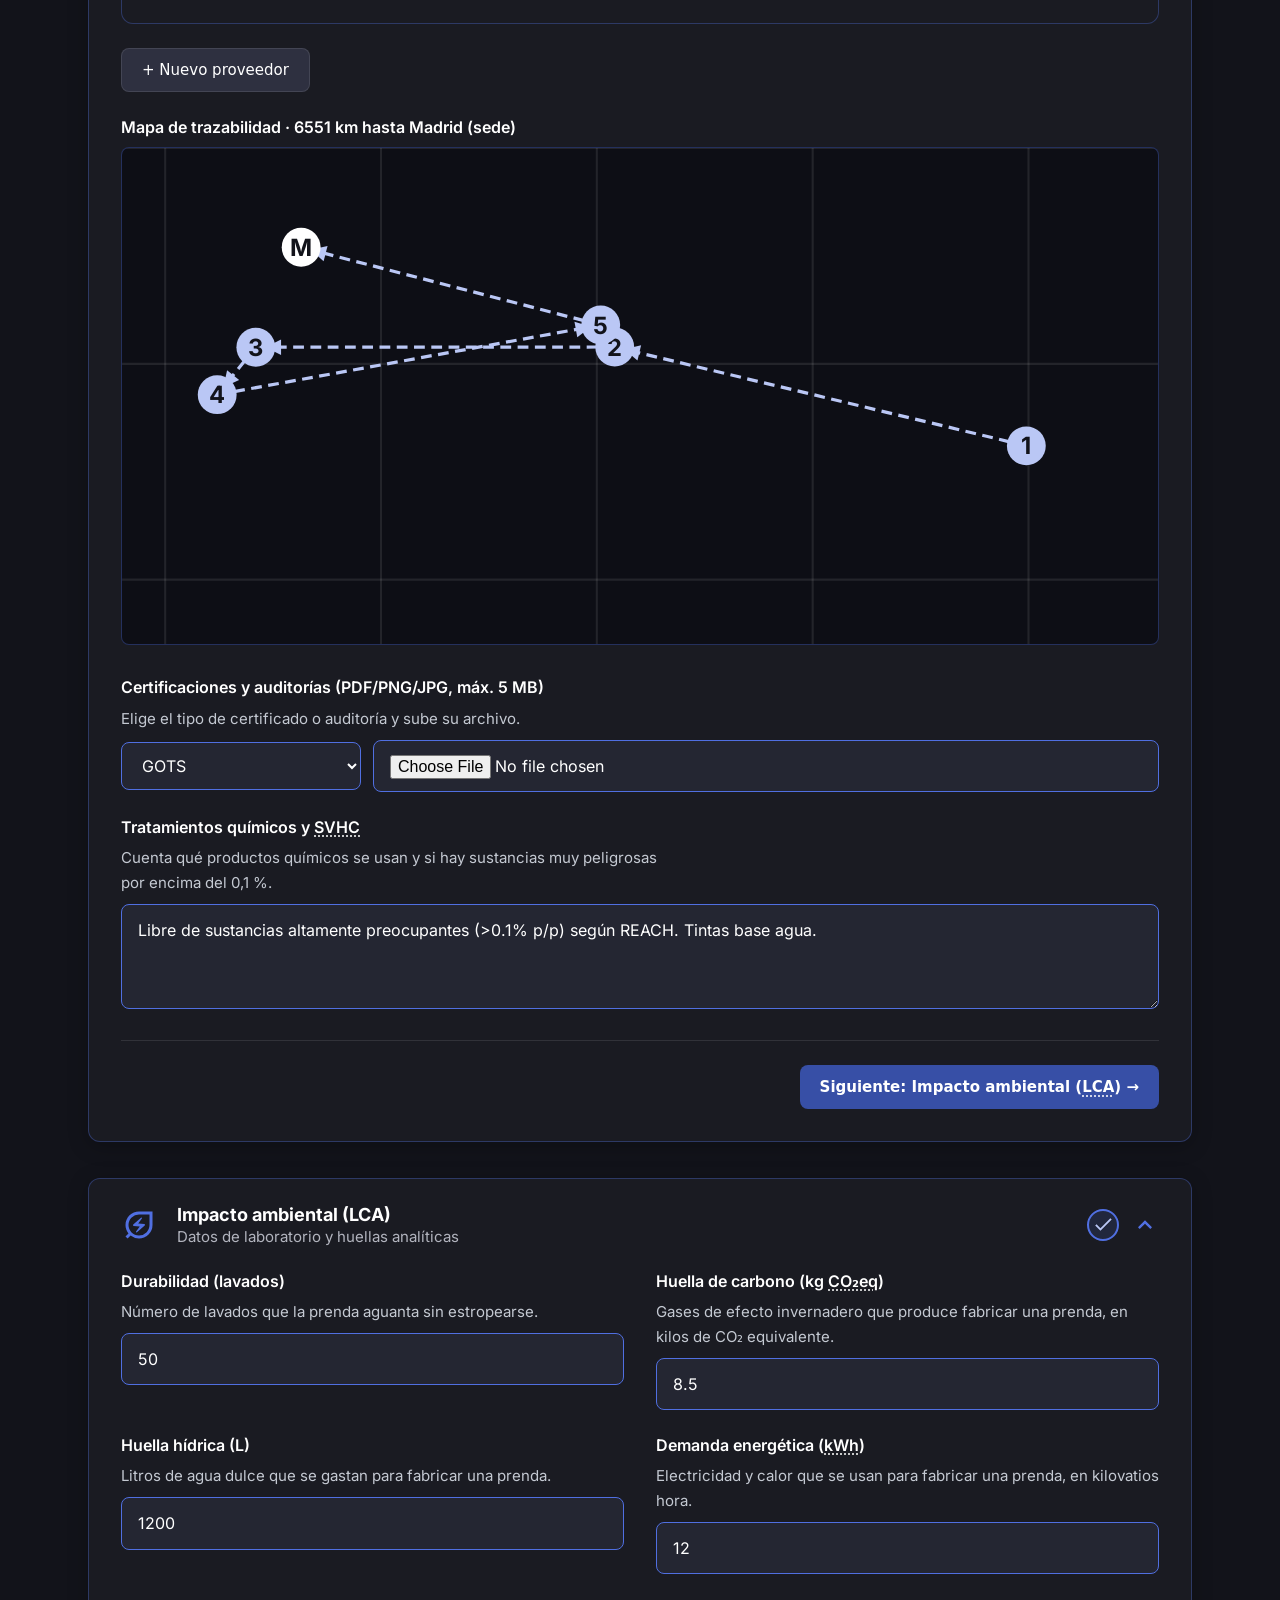
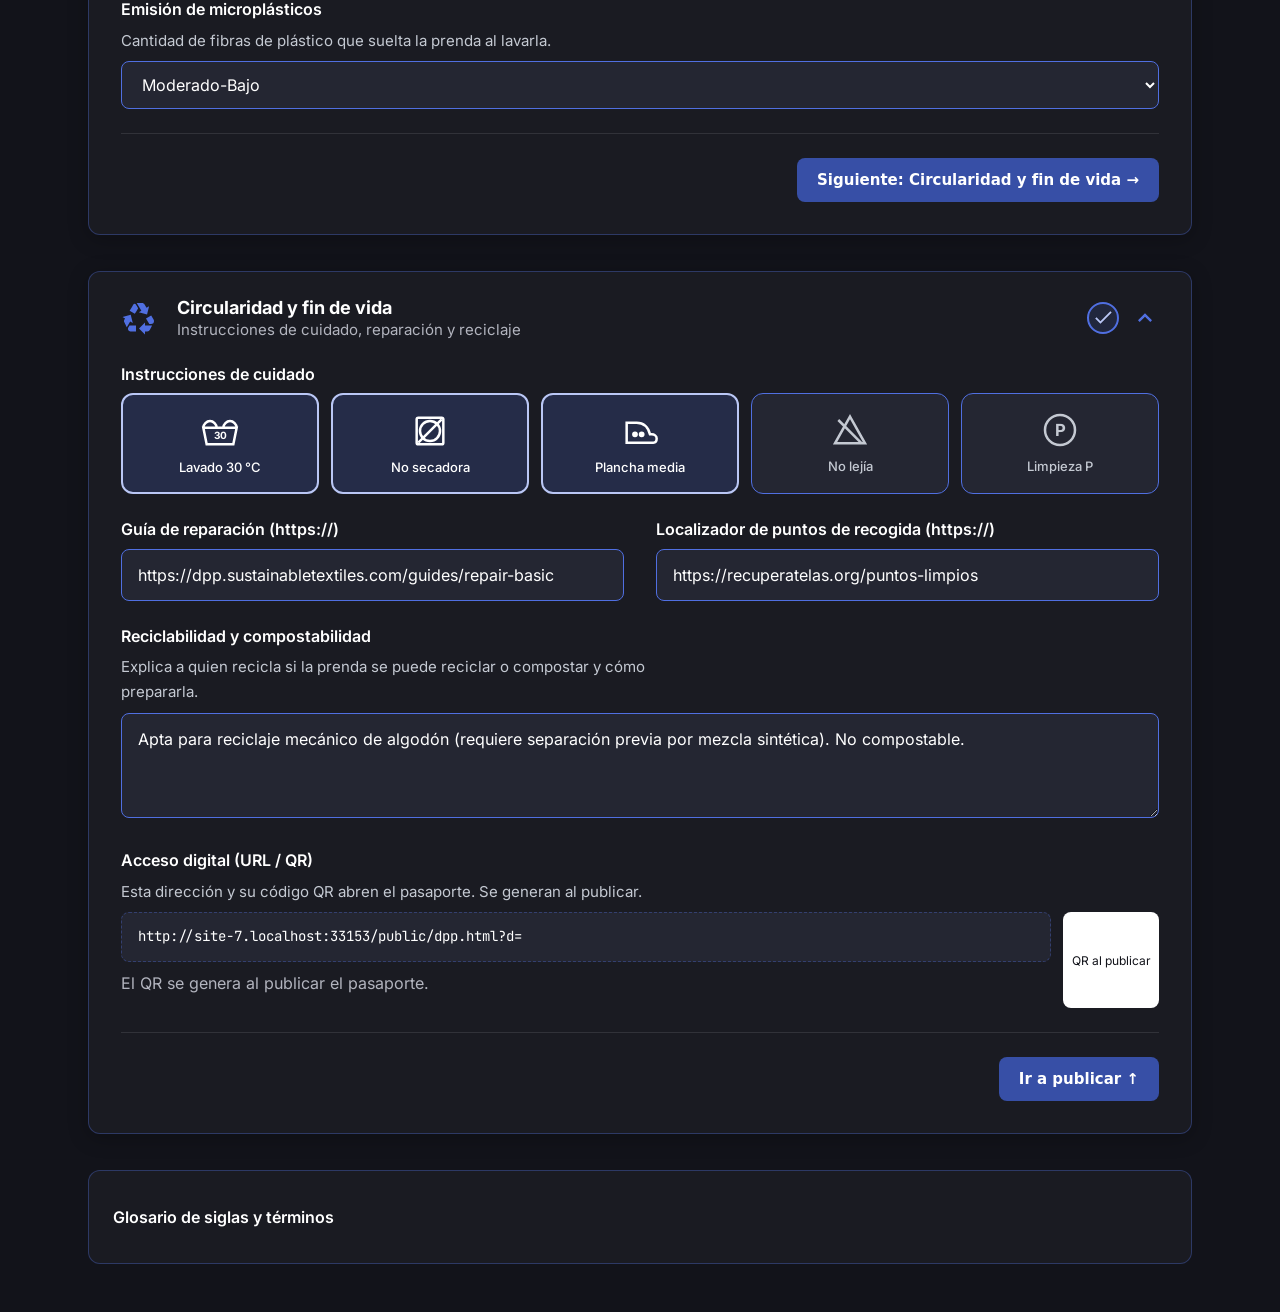
==== commit 151c70a4: "WCAG AAA step 4" ====
--- a/public/index.html
+++ b/public/index.html
@@ -59,12 +59,12 @@
     })
 </script>
 </head>
-<body x-data="app()" x-cloak>
+<body x-data="app()" x-cloak><a class="skip" href="#main">Saltar al contenido principal</a>
 	<!-- Google Tag Manager (noscript) -->
 <noscript><iframe src="https://www.googletagmanager.com/ns.html?id=GTM-NLQGP6NM" height="0" width="0" style="display:none;visibility:hidden"></iframe></noscript>
 <!-- End Google Tag Manager (noscript) -->	
-<header class="nav"><div><span class="logo">Sustainable <b>Textiles</b></span><span class="lk"><a class="on" href="#">Pasaportes</a><a aria-disabled="true" title="Próximamente">Proveedores</a><a aria-disabled="true" title="Próximamente">Certificaciones</a></span><button class="ib" aria-label="Notificaciones"><svg class="ic"><use href="assets/icons.svg#i-notifications"/></svg></button><span class="av" aria-hidden="true">ST</span></div></header>
-<main class="wrap">
+<header class="nav"><div><span class="logo" lang="en">Sustainable <b>Textiles</b></span><nav class="lk" aria-label="Principal"><a class="on" href="#">Pasaportes</a><a aria-disabled="true" title="Próximamente">Proveedores</a><a aria-disabled="true" title="Próximamente">Certificaciones</a></nav><button class="ib" aria-label="Notificaciones"><svg class="ic"><use href="assets/icons.svg#i-notifications"/></svg></button><span class="av" aria-hidden="true">ST</span></div></header>
+<main class="wrap" id="main" tabindex="-1"><h1 class="sr">Editor del pasaporte digital de producto</h1>
 <div class="bar"><button class="btn" @click="toggleAll()"><svg class="ic"><use :href="'assets/icons.svg#i-'+(allOpen?'unfold_less':'unfold_more')"/></svg><span x-text="allOpen?'Contraer todo':'Expandir todo'"></span></button>
 <button class="btn" @click="saveNow()"><svg class="ic"><use href="assets/icons.svg#i-save"/></svg><span x-text="saved?'Guardado ✓':'Guardar cambios'"></span></button>
 <button class="btn pri" :aria-disabled="errs.length>0||!ready" @click="publish()"><svg class="ic"><use href="assets/icons.svg#i-publish"/></svg>Publicar</button>
@@ -73,49 +73,50 @@
 <button class="btn" @click="location.href=location.pathname">Nueva demo</button></div>
 <div class="card err" x-show="errs.length"><b>Para publicar falta:</b><template x-for="e in errs"><div><a href="#" @click.prevent="focusField(e)" x-text="e.m"></a></div></template></div>
 <div class="card row" x-show="qr"><div x-html="qr" style="width:auto;background:#fff;padding:6px;border-radius:8px"></div>
-<div>Pasaporte publicado.<br><a :href="url" target="_blank" x-text="url" style="color:var(--ac)"></a><br><br><a class="btn" :href="svg" download="qr-dpp.svg">Descargar QR (.svg)</a></div></div>
+<div>Pasaporte publicado.<br><a :href="url" target="_blank" style="color:var(--ac)"><span x-text="url"></span><span class="sr"> (se abre en una pestaña nueva)</span><span class="sr"> (se abre en una pestaña nueva)</span></a><br><br><a class="btn" :href="svg" download="qr-dpp.svg">Descargar <abbr title="Código de respuesta rápida: se escanea con el móvil.">QR</abbr> (.svg)</a></div></div>
 
-<section class="mod" id="m-a"><button @click="open.a=!open.a" :aria-expanded="!!open.a"><div class="hd"><svg class="ic"><use href="assets/icons.svg#i-verified_user"/></svg><div><h3>Identificación y gobernanza</h3><small>Control del producto, registros ERP y normativas</small></div></div><div class="rt"><span class="st" :class="ok.a&&'done'"><svg class="ic" x-show="ok.a"><use href="assets/icons.svg#i-check"/></svg></span><svg class="ic ch" :class="open.a&&'rot'"><use href="assets/icons.svg#i-expand_more"/></svg></div></button><div class="body" x-show="open.a">
+<section class="mod" id="m-a" aria-labelledby="h-a"><button @click="open.a=!open.a" :aria-expanded="!!open.a" aria-controls="b-a"><div class="hd"><svg class="ic"><use href="assets/icons.svg#i-verified_user"/></svg><div><h2 id="h-a">Identificación y gobernanza</h2><small>Control del producto, registros <abbr title="Sistema informático de gestión de la empresa.">ERP</abbr> y normativas</small></div></div><div class="rt"><span class="st" :class="ok.a&&'done'"><svg class="ic" x-show="ok.a"><use href="assets/icons.svg#i-check"/></svg></span><svg class="ic ch" :class="open.a&&'rot'"><use href="assets/icons.svg#i-expand_more"/></svg></div></button><div class="body" id="b-a" x-show="open.a">
 <div><label for="f-imagen">Imagen de la prenda</label><label class="drop" @dragover.prevent @drop.prevent="upf('imagen',$event.dataTransfer.files[0],r=>d.a.img=r.url)"><img x-show="d.a.img" :src="d.a.img" alt="Imagen de la prenda"><span class="dz" x-show="!d.a.img"><svg class="ic"><use href="assets/icons.svg#i-add_a_photo"/></svg><b x-text="busy=='imagen'?'Subiendo imagen…':'Haga clic para subir o arrastre la foto aquí'"></b><small>JPG, PNG (máx. 5 MB)</small></span><input type="file" class="sr" id="f-imagen" accept="image/png,image/jpeg" @change="up('imagen',$event,r=>d.a.img=r.url)"></label></div>
 <div class="stack"><div><label for="f-nombre-del-producto">Nombre del producto</label><input id="f-nombre-del-producto" x-model="d.a.name" aria-required="true" :class="!(d.a.name||'').trim()&&'bad'" :aria-invalid="!!(!(d.a.name||'').trim())" aria-describedby="e-name"><p class="fe" id="e-name" aria-live="polite" x-text="fe.name"></p></div>
 <div><label for="f-color-nombre">Color</label><div class="row colrow"><input type="color" id="f-color" x-model="d.a.color" aria-label="Selector de color"><input id="f-color-nombre" x-model="d.a.colorName" placeholder="Nombre del color"></div></div>
 <div class="pill" style="justify-content:space-between"><small>Vista previa del color</small><span class="row"><i class="sw" :style="'background:'+d.a.color"></i><b x-text="d.a.colorName"></b></span></div></div>
-<div><label for="f-uid-de-producto-automatico">UID de producto (automático)</label><input id="f-uid-de-producto-automatico" readonly :value="uid"></div>
-<div><label for="f-uid-de-lote">UID de lote</label><input id="f-uid-de-lote" x-model="d.a.batch"></div>
-<div><label for="f-gtin-sku">GTIN / SKU *</label><input id="f-gtin-sku" x-model="d.a.sku" aria-required="true" :class="!skuOk&&'bad'" :aria-invalid="!!(!skuOk)" aria-describedby="e-sku"><p class="fe" id="e-sku" aria-live="polite" x-text="fe.sku"></p></div>
+<div><label for="f-uid-de-producto-automatico"><abbr title="Identificador único: un código que no se repite.">UID</abbr> de producto (automático)</label><p class="hint" id="h-f-uid-de-producto-automatico">Código único del modelo. Se crea solo y no se puede cambiar.</p><input id="f-uid-de-producto-automatico" readonly :value="uid" aria-describedby="h-f-uid-de-producto-automatico"></div>
+<div><label for="f-uid-de-lote">UID de lote</label><p class="hint" id="h-f-uid-de-lote">Código de la tanda. Sirve para localizar el producto.</p><input id="f-uid-de-lote" x-model="d.a.batch" aria-describedby="h-f-uid-de-lote"></div>
+<div><label for="f-gtin-sku"><abbr title="Número mundial de artículo comercial: el código de barras del producto.">GTIN</abbr> / <abbr title="Referencia interna con la que la empresa identifica el producto.">SKU</abbr> *</label><p class="hint" id="h-f-gtin-sku">Código interno del producto. Usa solo letras, números y guiones.</p><input id="f-gtin-sku" x-model="d.a.sku" aria-required="true" :class="!skuOk&&'bad'" :aria-invalid="!!(!skuOk)" aria-describedby="h-f-gtin-sku e-sku"><p class="fe" id="e-sku" aria-live="polite" x-text="fe.sku"></p></div>
 <div><label for="f-operador-economico">Operador económico</label><input id="f-operador-economico" disabled value="Sustainable Textiles S.A. · Madrid, España"></div>
-<div class="full chips"><label><input type="checkbox" x-model="d.a.csrd">Aplica CSRD</label><label><input type="checkbox" x-model="d.a.eudr">Aplica EUDR</label></div>
+<div class="full chips"><label><input type="checkbox" x-model="d.a.csrd">Aplica <abbr title="Directiva europea de información corporativa sobre sostenibilidad.">CSRD</abbr></label><label><input type="checkbox" x-model="d.a.eudr">Aplica <abbr title="Reglamento europeo contra la deforestación.">EUDR</abbr></label></div>
 <div class="full row" style="align-items:stretch"><div class="card" style="flex:1;margin:0"><span class="lbl">Fecha de creación</span><div><svg class="ic"><use href="assets/icons.svg#i-schedule"/></svg> <span x-text="fmt(meta.created)"></span></div><div style="margin-top:8px;color:var(--tm)">Última modificación: <span x-text="fmt(meta.updated)"></span></div></div>
 <div class="card" style="flex:1;margin:0"><span class="lbl">Historial de modificaciones</span><template x-for="(e,i) in meta.hist.slice(0,3)"><div :style="i?'color:var(--tm)':''"><svg class="ic"><use :href="'assets/icons.svg#i-'+(i?'history':'update')"/></svg> <span x-text="fmt(e.t)+' · '+e.m"></span></div></template></div></div>
 <div class="full navnx"><div class="err" x-show="showMiss&&mE.a.length>0" role="alert"><b>Para continuar:</b><template x-for="e in mE.a"><div><a href="#" @click.prevent="focusField(e)" x-text="e.m"></a></div></template></div><button type="button" class="btn out" x-show="mE.a.length>0" :aria-expanded="showMiss" @click="showMiss=!showMiss"><span x-text="(showMiss?'Ocultar':'Mostrar')+' campos pendientes ('+mE.a.length+')'"></span></button><button type="button" class="btn pri" :aria-disabled="mE.a.length>0" @click="next('a')">Siguiente: Suministro y materiales →</button></div></div></section>
 
-<section class="mod" id="m-b"><button @click="open.b=!open.b" :aria-expanded="!!open.b"><div class="hd"><svg class="ic"><use href="assets/icons.svg#i-inventory_2"/></svg><div><h3>Suministro y materiales</h3><small>Composición, trazabilidad multi-tier y certificados</small></div></div><div class="rt"><span class="st" :class="ok.b&&'done'"><svg class="ic" x-show="ok.b"><use href="assets/icons.svg#i-check"/></svg></span><svg class="ic ch" :class="open.b&&'rot'"><use href="assets/icons.svg#i-expand_more"/></svg></div></button><div class="body" x-show="open.b">
-<div class="full"><span class="lbl">Materiales y porcentajes</span><div class="seg"><template x-for="(m,i) in d.b.mat"><i :style="`width:${Math.min(m.p||0,100)}%;background:hsl(228 70% ${50+i*14}%)`"></i></template></div>
+<section class="mod" id="m-b" aria-labelledby="h-b"><button @click="open.b=!open.b" :aria-expanded="!!open.b" aria-controls="b-b"><div class="hd"><svg class="ic"><use href="assets/icons.svg#i-inventory_2"/></svg><div><h2 id="h-b">Suministro y materiales</h2><small>Composición, trazabilidad multi-tier y certificados</small></div></div><div class="rt"><span class="st" :class="ok.b&&'done'"><svg class="ic" x-show="ok.b"><use href="assets/icons.svg#i-check"/></svg></span><svg class="ic ch" :class="open.b&&'rot'"><use href="assets/icons.svg#i-expand_more"/></svg></div></button><div class="body" id="b-b" x-show="open.b">
+<div class="full"><span class="lbl">Materiales y porcentajes</span><p class="hint" id="h-fib">Escribe cada fibra con su porcentaje. Entre todas deben sumar 100 %.</p><div class="seg"><template x-for="(m,i) in d.b.mat"><i :style="`width:${Math.min(m.p||0,100)}%;background:hsl(228 70% ${50+i*14}%)`"></i></template></div>
 <span class="badge" :class="total==100?'ok':'no'" x-text="'Total '+total+'%'"></span></div><p class="fe full" id="e-fib" aria-live="polite" x-text="fe.fib"></p>
-<template x-for="(m,i) in d.b.mat"><div class="full card" style="margin:0"><div class="row"><label class="sr" :for="'fib-n-'+i" x-text="'Fibra '+(i+1)"></label><select :id="'fib-n-'+i" x-model="m.n"><template x-for="f in FIB"><option x-text="f"></option></template></select><label class="sr" :for="'fib-p-'+i" x-text="'Porcentaje de la fibra '+(i+1)"></label><input type="number" min="0" max="100" step="0.1" x-model.number="m.p" :id="'fib-p-'+i" style="width:120px" :class="total!=100&&'bad'" :aria-invalid="!!(total!=100)" aria-describedby="e-fib"><button class="btn" @click="d.b.mat.splice(i,1)" aria-label="Quitar fibra"><svg class="ic"><use href="assets/icons.svg#i-delete"/></svg></button></div><div class="gx sub"><div><label :for="'fib-origen-ubicacion-exacta-'+i">Origen (ubicación exacta)</label><div class="inp"><svg class="ic"><use href="assets/icons.svg#i-location_on"/></svg><input :id="'fib-origen-ubicacion-exacta-'+i" x-model="m.loc"></div></div><div><label :for="'fib-pais-'+i">País</label><input :id="'fib-pais-'+i" x-model="m.c"></div><div><label :for="'fib-certificacion-aplicable-'+i">Certificación aplicable</label><select :id="'fib-certificacion-aplicable-'+i" x-model="m.cert"><template x-for="c in FCERT"><option x-text="c"></option></template></select></div><div><label :for="'fib-imagen-de-certificacion-'+i">Imagen de certificación</label><div class="row"><label class="up"><svg class="ic"><use href="assets/icons.svg#i-upload_file"/></svg><span x-text="m.certFile?'✓ '+m.certFile:'Subir certificado'"></span><input type="file" class="sr" :id="'fib-imagen-de-certificacion-'+i" accept=".pdf,.png,.jpg,.jpeg" @change="up('F'+(i+1)+'-cert',$event,r=>{m.certFile=r.file;m.certUrl=r.url})"></label><a class="btn" x-show="m.certUrl" :href="m.certUrl" target="_blank" rel="noopener" aria-label="Ver archivo"><svg class="ic"><use href="assets/icons.svg#i-visibility"/></svg></a><button class="btn" x-show="m.certFile" @click="rmf(m,'cert')" aria-label="Quitar archivo"><svg class="ic"><use href="assets/icons.svg#i-close"/></svg></button></div></div></div></div></template>
+<template x-for="(m,i) in d.b.mat"><div class="full card" style="margin:0"><h3 class="sr" x-text="'Fibra '+(i+1)"></h3><div class="row"><label class="sr" :for="'fib-n-'+i" x-text="'Fibra '+(i+1)"></label><select :id="'fib-n-'+i" x-model="m.n"><template x-for="f in FIB"><option x-text="f"></option></template></select><label class="sr" :for="'fib-p-'+i" x-text="'Porcentaje de la fibra '+(i+1)"></label><input type="number" min="0" max="100" step="0.1" x-model.number="m.p" :id="'fib-p-'+i" style="width:120px" :class="total!=100&&'bad'" :aria-invalid="!!(total!=100)" aria-describedby="e-fib h-fib"><button class="btn" @click="d.b.mat.splice(i,1)" aria-label="Quitar fibra"><svg class="ic"><use href="assets/icons.svg#i-delete"/></svg></button></div><div class="gx sub"><div><label :for="'fib-origen-ubicacion-exacta-'+i">Origen (ubicación exacta)</label><div class="inp"><svg class="ic"><use href="assets/icons.svg#i-location_on"/></svg><input :id="'fib-origen-ubicacion-exacta-'+i" x-model="m.loc"></div></div><div><label :for="'fib-pais-'+i">País</label><input :id="'fib-pais-'+i" x-model="m.c"></div><div><label :for="'fib-certificacion-aplicable-'+i">Certificación aplicable</label><select :id="'fib-certificacion-aplicable-'+i" x-model="m.cert"><template x-for="c in FCERT"><option x-text="c"></option></template></select></div><div><label :for="'fib-imagen-de-certificacion-'+i">Imagen de certificación</label><div class="row"><label class="up"><svg class="ic"><use href="assets/icons.svg#i-upload_file"/></svg><span x-text="m.certFile?'✓ '+m.certFile:'Subir certificado'"></span><input type="file" class="sr" :id="'fib-imagen-de-certificacion-'+i" accept=".pdf,.png,.jpg,.jpeg" @change="up('F'+(i+1)+'-cert',$event,r=>{m.certFile=r.file;m.certUrl=r.url})"></label><a class="btn" x-show="m.certUrl" :href="m.certUrl" target="_blank" rel="noopener" aria-label="Ver archivo (se abre en una pestaña nueva)"><svg class="ic"><use href="assets/icons.svg#i-visibility"/></svg></a><button class="btn" x-show="m.certFile" @click="rmf(m,'cert')" aria-label="Quitar archivo"><svg class="ic"><use href="assets/icons.svg#i-close"/></svg></button></div></div></div></div></template>
 <div class="full"><button class="btn" @click="d.b.mat.push({n:FIB[0],p:0})">+ Añadir fibra</button></div>
 <div class="full"><span class="lbl">Cadena multi-tier (de materia prima a producto final)</span></div>
-<template x-for="(s,i) in d.b.chain"><div class="full card" style="margin:0"><div class="row" style="justify-content:space-between"><div class="row"><span class="num" x-text="i+1"></span><h4 x-text="TIERN[i]"></h4></div><span class="tag" x-text="TIERB[i]"></span></div><div class="gx sub"><div><label :for="'tier-proveedor-ubicacion-exacta-'+i">Proveedor / ubicación exacta</label><div class="inp"><svg class="ic"><use href="assets/icons.svg#i-location_on"/></svg><select :id="'tier-proveedor-ubicacion-exacta-'+i" @change="pick(s,$event.target.value)"><template x-for="p in d.sup"><option :value="p.n" x-text="p.n+' · '+p.c" :selected="p.n==s.n"></option></template></select></div></div><div><label :for="'tier-pais-'+i">País</label><input :id="'tier-pais-'+i" readonly :value="s.c"></div><div><label :for="'tier-certificacion-aplicable-'+i">Certificación aplicable</label><input :id="'tier-certificacion-aplicable-'+i" x-model="s.cert"></div><div><label :for="'tier-imagen-de-certificacion-'+i">Imagen de certificación</label><div class="row"><label class="up"><svg class="ic"><use href="assets/icons.svg#i-upload_file"/></svg><span x-text="s.certFile?'✓ '+s.certFile:'Subir imagen'"></span><input type="file" class="sr" :id="'tier-imagen-de-certificacion-'+i" accept=".pdf,.png,.jpg,.jpeg" @change="up('T'+(i+1)+'-cert',$event,r=>{s.certFile=r.file;s.certUrl=r.url})"></label><a class="btn" x-show="s.certUrl" :href="s.certUrl" target="_blank" rel="noopener" aria-label="Ver archivo"><svg class="ic"><use href="assets/icons.svg#i-visibility"/></svg></a><button class="btn" x-show="s.certFile" @click="rmf(s,'cert')" aria-label="Quitar archivo"><svg class="ic"><use href="assets/icons.svg#i-close"/></svg></button></div></div><div><label :for="'tier-certificado-de-trazabilidad-tc-'+i">Certificado de trazabilidad (TC)</label><div class="row"><label class="up"><svg class="ic"><use href="assets/icons.svg#i-upload_file"/></svg><span x-text="s.tcFile?'✓ '+s.tcFile:'Subir Transaction Certificate'"></span><input type="file" class="sr" :id="'tier-certificado-de-trazabilidad-tc-'+i" accept=".pdf,.png,.jpg,.jpeg" @change="up('T'+(i+1)+'-TC',$event,r=>{s.tcFile=r.file;s.tcUrl=r.url})"></label><a class="btn" x-show="s.tcUrl" :href="s.tcUrl" target="_blank" rel="noopener" aria-label="Ver archivo"><svg class="ic"><use href="assets/icons.svg#i-visibility"/></svg></a><button class="btn" x-show="s.tcFile" @click="rmf(s,'tc')" aria-label="Quitar archivo"><svg class="ic"><use href="assets/icons.svg#i-close"/></svg></button></div></div></div></div></template>
+<template x-for="(s,i) in d.b.chain"><div class="full card" style="margin:0"><div class="row" style="justify-content:space-between"><div class="row"><span class="num" x-text="i+1"></span><h3><span x-text="TIERN[i].split(' (')[0]"></span> (<span lang="en" x-text="TIERN[i].split(' (')[1].replace(')','')"></span>)</h3></div><span class="tag" lang="en" x-text="TIERB[i]"></span></div><div class="gx sub"><div><label :for="'tier-proveedor-ubicacion-exacta-'+i">Proveedor / ubicación exacta</label><div class="inp"><svg class="ic"><use href="assets/icons.svg#i-location_on"/></svg><select :id="'tier-proveedor-ubicacion-exacta-'+i" @change="pick(s,$event.target.value)"><template x-for="p in d.sup"><option :value="p.n" x-text="p.n+' · '+p.c" :selected="p.n==s.n"></option></template></select></div></div><div><label :for="'tier-pais-'+i">País</label><input :id="'tier-pais-'+i" readonly :value="s.c"></div><div><label :for="'tier-certificacion-aplicable-'+i">Certificación aplicable</label><input :id="'tier-certificacion-aplicable-'+i" x-model="s.cert"></div><div><label :for="'tier-imagen-de-certificacion-'+i">Imagen de certificación</label><div class="row"><label class="up"><svg class="ic"><use href="assets/icons.svg#i-upload_file"/></svg><span x-text="s.certFile?'✓ '+s.certFile:'Subir imagen'"></span><input type="file" class="sr" :id="'tier-imagen-de-certificacion-'+i" accept=".pdf,.png,.jpg,.jpeg" @change="up('T'+(i+1)+'-cert',$event,r=>{s.certFile=r.file;s.certUrl=r.url})"></label><a class="btn" x-show="s.certUrl" :href="s.certUrl" target="_blank" rel="noopener" aria-label="Ver archivo (se abre en una pestaña nueva)"><svg class="ic"><use href="assets/icons.svg#i-visibility"/></svg></a><button class="btn" x-show="s.certFile" @click="rmf(s,'cert')" aria-label="Quitar archivo"><svg class="ic"><use href="assets/icons.svg#i-close"/></svg></button></div></div><div><label :for="'tier-certificado-de-trazabilidad-tc-'+i">Certificado de trazabilidad (<abbr title="Transaction Certificate: certificado que confirma cada venta de material certificado.">TC</abbr>)</label><div class="row"><label class="up"><svg class="ic"><use href="assets/icons.svg#i-upload_file"/></svg><span x-text="s.tcFile?'✓ '+s.tcFile:'Subir certificado de transacción'"></span><input type="file" class="sr" :id="'tier-certificado-de-trazabilidad-tc-'+i" accept=".pdf,.png,.jpg,.jpeg" @change="up('T'+(i+1)+'-TC',$event,r=>{s.tcFile=r.file;s.tcUrl=r.url})"></label><a class="btn" x-show="s.tcUrl" :href="s.tcUrl" target="_blank" rel="noopener" aria-label="Ver archivo (se abre en una pestaña nueva)"><svg class="ic"><use href="assets/icons.svg#i-visibility"/></svg></a><button class="btn" x-show="s.tcFile" @click="rmf(s,'tc')" aria-label="Quitar archivo"><svg class="ic"><use href="assets/icons.svg#i-close"/></svg></button></div></div></div></div></template>
 <div class="full"><button class="btn" @click="$refs.dlg.showModal()">+ Nuevo proveedor</button></div>
 <div class="full"><span class="lbl">Mapa de trazabilidad · <span x-text="dist(d.b.chain)+' km hasta Madrid (sede)'"></span></span><div x-html="mapSvg(d.b.chain)"></div></div>
-<div class="full"><label for="f-cert-tipo">Certificaciones y auditorías (PDF/PNG/JPG, máx. 5 MB)</label><div class="row"><select id="f-cert-tipo" x-model="ct" style="width:240px"><template x-for="c in CERTS"><option x-text="c"></option></template></select><label class="sr" for="f-cert-archivo">Archivo de certificación</label><input type="file" id="f-cert-archivo" accept=".pdf,.png,.jpg,.jpeg" @change="up(ct,$event,r=>d.b.certs.push({type:ct,file:r.file,url:r.url}))"><span x-show="busy">Subiendo…</span></div>
-<template x-for="f in d.b.certs"><div class="row" style="margin-top:6px"><a :href="f.url" target="_blank" x-text="f.file" style="color:var(--ac)"></a><button class="btn" @click="delFile(f)" aria-label="Quitar archivo">✕</button></div></template></div>
-<div class="full"><label for="f-tratamientos-quimicos-y-svhc">Tratamientos químicos y SVHC</label><textarea id="f-tratamientos-quimicos-y-svhc" rows="3" x-model="d.b.chem"></textarea></div><div class="full navnx"><div class="err" x-show="showMiss&&mE.b.length>0" role="alert"><b>Para continuar:</b><template x-for="e in mE.b"><div><a href="#" @click.prevent="focusField(e)" x-text="e.m"></a></div></template></div><button type="button" class="btn out" x-show="mE.b.length>0" :aria-expanded="showMiss" @click="showMiss=!showMiss"><span x-text="(showMiss?'Ocultar':'Mostrar')+' campos pendientes ('+mE.b.length+')'"></span></button><button type="button" class="btn pri" :aria-disabled="mE.b.length>0" @click="next('b')">Siguiente: Impacto ambiental (LCA) →</button></div></div></section>
+<div class="full"><label for="f-cert-tipo">Certificaciones y auditorías (PDF/PNG/JPG, máx. 5 MB)</label><p class="hint" id="h-f-cert-tipo">Elige el tipo de certificado o auditoría y sube su archivo.</p><div class="row"><select id="f-cert-tipo" x-model="ct" style="width:240px" aria-describedby="h-f-cert-tipo"><template x-for="c in CERTS"><option x-text="c"></option></template></select><label class="sr" for="f-cert-archivo">Archivo de certificación</label><input type="file" id="f-cert-archivo" accept=".pdf,.png,.jpg,.jpeg" @change="up(ct,$event,r=>d.b.certs.push({type:ct,file:r.file,url:r.url}))"><span x-show="busy">Subiendo…</span></div>
+<template x-for="f in d.b.certs"><div class="row" style="margin-top:6px"><a :href="f.url" target="_blank" style="color:var(--ac)"><span x-text="f.file"></span><span class="sr"> (se abre en una pestaña nueva)</span><span class="sr"> (se abre en una pestaña nueva)</span></a><button class="btn" @click="delFile(f)" aria-label="Quitar archivo">✕</button></div></template></div>
+<div class="full"><label for="f-tratamientos-quimicos-y-svhc">Tratamientos químicos y <abbr title="Sustancias químicas extremadamente preocupantes según la normativa REACH.">SVHC</abbr></label><p class="hint" id="h-f-tratamientos-quimicos-y-svhc">Cuenta qué productos químicos se usan y si hay sustancias muy peligrosas por encima del 0,1 %.</p><textarea id="f-tratamientos-quimicos-y-svhc" rows="3" x-model="d.b.chem" aria-describedby="h-f-tratamientos-quimicos-y-svhc"></textarea></div><div class="full navnx"><div class="err" x-show="showMiss&&mE.b.length>0" role="alert"><b>Para continuar:</b><template x-for="e in mE.b"><div><a href="#" @click.prevent="focusField(e)" x-text="e.m"></a></div></template></div><button type="button" class="btn out" x-show="mE.b.length>0" :aria-expanded="showMiss" @click="showMiss=!showMiss"><span x-text="(showMiss?'Ocultar':'Mostrar')+' campos pendientes ('+mE.b.length+')'"></span></button><button type="button" class="btn pri" :aria-disabled="mE.b.length>0" @click="next('b')">Siguiente: Impacto ambiental (<abbr title="Análisis de ciclo de vida: mide el impacto ambiental de un producto desde su origen hasta su fin de vida.">LCA</abbr>) →</button></div></div></section>
 
-<section class="mod" id="m-c"><button @click="open.c=!open.c" :aria-expanded="!!open.c"><div class="hd"><svg class="ic"><use href="assets/icons.svg#i-eco"/></svg><div><h3>Impacto ambiental (LCA)</h3><small>Datos de laboratorio y huellas analíticas</small></div></div><div class="rt"><span class="st" :class="ok.c&&'done'"><svg class="ic" x-show="ok.c"><use href="assets/icons.svg#i-check"/></svg></span><svg class="ic ch" :class="open.c&&'rot'"><use href="assets/icons.svg#i-expand_more"/></svg></div></button><div class="body" x-show="open.c">
-<div><label for="f-durabilidad-lavados">Durabilidad (lavados)</label><input id="f-durabilidad-lavados" type="number" min="1" step="1" x-model.number="d.c.dur" :class="!(d.c.dur>0)&&'bad'" :aria-invalid="!!(!(d.c.dur>0))" aria-describedby="e-dur"><p class="fe" id="e-dur" aria-live="polite" x-text="fe.dur"></p></div>
-<div><label for="f-huella-de-carbono-kg-co-eq">Huella de carbono (kg CO₂eq)</label><input id="f-huella-de-carbono-kg-co-eq" type="number" min="0" step="0.1" x-model.number="d.c.co2" :class="!(d.c.co2>0)&&'bad'" :aria-invalid="!!(!(d.c.co2>0))" aria-describedby="e-co2"><p class="fe" id="e-co2" aria-live="polite" x-text="fe.co2"></p></div>
-<div><label for="f-huella-hidrica-l">Huella hídrica (L)</label><input id="f-huella-hidrica-l" type="number" min="0" step="1" x-model.number="d.c.h2o"></div>
-<div><label for="f-demanda-energetica-kwh">Demanda energética (kWh)</label><input id="f-demanda-energetica-kwh" type="number" min="0" step="1" x-model.number="d.c.kwh"></div>
-<div class="full"><label for="f-emision-de-microplasticos">Emisión de microplásticos</label><select id="f-emision-de-microplasticos" x-model="d.c.micro"><template x-for="m in MICRO"><option x-text="m" :selected="m==d.c.micro"></option></template></select></div><div class="full navnx"><div class="err" x-show="showMiss&&mE.c.length>0" role="alert"><b>Para continuar:</b><template x-for="e in mE.c"><div><a href="#" @click.prevent="focusField(e)" x-text="e.m"></a></div></template></div><button type="button" class="btn out" x-show="mE.c.length>0" :aria-expanded="showMiss" @click="showMiss=!showMiss"><span x-text="(showMiss?'Ocultar':'Mostrar')+' campos pendientes ('+mE.c.length+')'"></span></button><button type="button" class="btn pri" :aria-disabled="mE.c.length>0" @click="next('c')">Siguiente: Circularidad y fin de vida →</button></div></div></section>
+<section class="mod" id="m-c" aria-labelledby="h-c"><button @click="open.c=!open.c" :aria-expanded="!!open.c" aria-controls="b-c"><div class="hd"><svg class="ic"><use href="assets/icons.svg#i-eco"/></svg><div><h2 id="h-c">Impacto ambiental (LCA)</h2><small>Datos de laboratorio y huellas analíticas</small></div></div><div class="rt"><span class="st" :class="ok.c&&'done'"><svg class="ic" x-show="ok.c"><use href="assets/icons.svg#i-check"/></svg></span><svg class="ic ch" :class="open.c&&'rot'"><use href="assets/icons.svg#i-expand_more"/></svg></div></button><div class="body" id="b-c" x-show="open.c">
+<div><label for="f-durabilidad-lavados">Durabilidad (lavados)</label><p class="hint" id="h-f-durabilidad-lavados">Número de lavados que la prenda aguanta sin estropearse.</p><input id="f-durabilidad-lavados" type="number" min="1" step="1" x-model.number="d.c.dur" :class="!(d.c.dur>0)&&'bad'" :aria-invalid="!!(!(d.c.dur>0))" aria-describedby="h-f-durabilidad-lavados e-dur"><p class="fe" id="e-dur" aria-live="polite" x-text="fe.dur"></p></div>
+<div><label for="f-huella-de-carbono-kg-co-eq">Huella de carbono (kg <abbr title="Dióxido de carbono equivalente: medida de gases de efecto invernadero.">CO₂eq</abbr>)</label><p class="hint" id="h-f-huella-de-carbono-kg-co-eq">Gases de efecto invernadero que produce fabricar una prenda, en kilos de CO₂ equivalente.</p><input id="f-huella-de-carbono-kg-co-eq" type="number" min="0" step="0.1" x-model.number="d.c.co2" :class="!(d.c.co2>0)&&'bad'" :aria-invalid="!!(!(d.c.co2>0))" aria-describedby="h-f-huella-de-carbono-kg-co-eq e-co2"><p class="fe" id="e-co2" aria-live="polite" x-text="fe.co2"></p></div>
+<div><label for="f-huella-hidrica-l">Huella hídrica (L)</label><p class="hint" id="h-f-huella-hidrica-l">Litros de agua dulce que se gastan para fabricar una prenda.</p><input id="f-huella-hidrica-l" type="number" min="0" step="1" x-model.number="d.c.h2o" aria-describedby="h-f-huella-hidrica-l"></div>
+<div><label for="f-demanda-energetica-kwh">Demanda energética (<abbr title="Kilovatio hora: unidad de energía.">kWh</abbr>)</label><p class="hint" id="h-f-demanda-energetica-kwh">Electricidad y calor que se usan para fabricar una prenda, en kilovatios hora.</p><input id="f-demanda-energetica-kwh" type="number" min="0" step="1" x-model.number="d.c.kwh" aria-describedby="h-f-demanda-energetica-kwh"></div>
+<div class="full"><label for="f-emision-de-microplasticos">Emisión de microplásticos</label><p class="hint" id="h-f-emision-de-microplasticos">Cantidad de fibras de plástico que suelta la prenda al lavarla.</p><select id="f-emision-de-microplasticos" x-model="d.c.micro" aria-describedby="h-f-emision-de-microplasticos"><template x-for="m in MICRO"><option x-text="m" :selected="m==d.c.micro"></option></template></select></div><div class="full navnx"><div class="err" x-show="showMiss&&mE.c.length>0" role="alert"><b>Para continuar:</b><template x-for="e in mE.c"><div><a href="#" @click.prevent="focusField(e)" x-text="e.m"></a></div></template></div><button type="button" class="btn out" x-show="mE.c.length>0" :aria-expanded="showMiss" @click="showMiss=!showMiss"><span x-text="(showMiss?'Ocultar':'Mostrar')+' campos pendientes ('+mE.c.length+')'"></span></button><button type="button" class="btn pri" :aria-disabled="mE.c.length>0" @click="next('c')">Siguiente: Circularidad y fin de vida →</button></div></div></section>
 
-<section class="mod" id="m-d"><button @click="open.d=!open.d" :aria-expanded="!!open.d"><div class="hd"><svg class="ic"><use href="assets/icons.svg#i-recycling"/></svg><div><h3>Circularidad y fin de vida</h3><small>Instrucciones de cuidado, reparación y reciclaje</small></div></div><div class="rt"><span class="st" :class="ok.d&&'done'"><svg class="ic" x-show="ok.d"><use href="assets/icons.svg#i-check"/></svg></span><svg class="ic ch" :class="open.d&&'rot'"><use href="assets/icons.svg#i-expand_more"/></svg></div></button><div class="body" x-show="open.d">
+<section class="mod" id="m-d" aria-labelledby="h-d"><button @click="open.d=!open.d" :aria-expanded="!!open.d" aria-controls="b-d"><div class="hd"><svg class="ic"><use href="assets/icons.svg#i-recycling"/></svg><div><h2 id="h-d">Circularidad y fin de vida</h2><small>Instrucciones de cuidado, reparación y reciclaje</small></div></div><div class="rt"><span class="st" :class="ok.d&&'done'"><svg class="ic" x-show="ok.d"><use href="assets/icons.svg#i-check"/></svg></span><svg class="ic ch" :class="open.d&&'rot'"><use href="assets/icons.svg#i-expand_more"/></svg></div></button><div class="body" id="b-d" x-show="open.d">
 <div class="full"><span class="lbl" id="care-l">Instrucciones de cuidado</span><div class="care" role="group" aria-labelledby="care-l"><template x-for="(v,k) in CARE"><button type="button" class="ct" :class="d.d.care.includes(k)&&'on'" :aria-pressed="d.d.care.includes(k)" @click="toggleCare(k)"><svg viewBox="0 0 24 24" fill="none" stroke="currentColor" stroke-width="1.5" x-html="CARE_SVG[k]"></svg><span x-text="v"></span></button></template></div></div>
 <div><label for="f-guia-de-reparacion-https">Guía de reparación (https://)</label><input id="f-guia-de-reparacion-https" type="url" x-model="d.d.repair" :class="!URLOK(d.d.repair)&&'bad'" :aria-invalid="!!(!URLOK(d.d.repair))" aria-describedby="e-repair"><p class="fe" id="e-repair" aria-live="polite" x-text="fe.repair"></p></div>
 <div><label for="f-localizador-de-puntos-de-recog">Localizador de puntos de recogida (https://)</label><input id="f-localizador-de-puntos-de-recog" type="url" x-model="d.d.col" :class="!URLOK(d.d.col)&&'bad'" :aria-invalid="!!(!URLOK(d.d.col))" aria-describedby="e-col"><p class="fe" id="e-col" aria-live="polite" x-text="fe.col"></p></div>
-<div class="full"><label for="f-reciclabilidad-y-compostabilid">Reciclabilidad y compostabilidad</label><textarea id="f-reciclabilidad-y-compostabilid" rows="3" x-model="d.d.rec"></textarea></div>
-<div class="full"><label for="f-url">Acceso digital (URL / QR)</label><div class="row" style="align-items:flex-start"><div style="flex:1"><input id="f-url" readonly :value="url" style="font-family:'JetBrains Mono',monospace;font-size:14px"><p style="margin:8px 0;color:var(--tm)">El QR se genera al publicar el pasaporte.</p><a class="btn" :href="svg" download="qr-dpp.svg" x-show="qr"><svg class="ic"><use href="assets/icons.svg#i-download"/></svg>Descargar QR (.svg)</a></div><div class="qrb"><div x-html="qr" x-show="qr" style="width:100%"></div><span x-show="!qr">QR al publicar</span></div></div></div><div class="full navnx"><div class="err" x-show="showMiss&&errs.length>0" role="alert"><b>Para continuar:</b><template x-for="e in errs"><div><a href="#" @click.prevent="focusField(e)" x-text="e.m"></a></div></template></div><button type="button" class="btn out" x-show="errs.length>0" :aria-expanded="showMiss" @click="showMiss=!showMiss"><span x-text="(showMiss?'Ocultar':'Mostrar')+' campos pendientes ('+errs.length+')'"></span></button><button type="button" class="btn pri" :aria-disabled="errs.length>0" @click="next('d')">Ir a publicar ↑</button></div></div></section>
-<dialog x-ref="dlg" aria-labelledby="dlg-t" style="background:var(--cd);color:var(--t2);border:1px solid var(--bd);border-radius:12px;width:min(420px,92vw)"><h3 id="dlg-t">Nuevo proveedor</h3>
+<div class="full"><label for="f-reciclabilidad-y-compostabilid">Reciclabilidad y compostabilidad</label><p class="hint" id="h-f-reciclabilidad-y-compostabilid">Explica a quien recicla si la prenda se puede reciclar o compostar y cómo prepararla.</p><textarea id="f-reciclabilidad-y-compostabilid" rows="3" x-model="d.d.rec" aria-describedby="h-f-reciclabilidad-y-compostabilid"></textarea></div>
+<div class="full"><label for="f-url">Acceso digital (URL / QR)</label><p class="hint" id="h-f-url">Esta dirección y su código QR abren el pasaporte. Se generan al publicar.</p><div class="row" style="align-items:flex-start"><div style="flex:1"><input id="f-url" readonly :value="url" style="font-family:'JetBrains Mono',monospace;font-size:14px" aria-describedby="h-f-url"><p style="margin:8px 0;color:var(--tm)">El QR se genera al publicar el pasaporte.</p><a class="btn" :href="svg" download="qr-dpp.svg" x-show="qr"><svg class="ic"><use href="assets/icons.svg#i-download"/></svg>Descargar QR (.svg)</a></div><div class="qrb"><div x-html="qr" x-show="qr" style="width:100%"></div><span x-show="!qr">QR al publicar</span></div></div></div><div class="full navnx"><div class="err" x-show="showMiss&&errs.length>0" role="alert"><b>Para continuar:</b><template x-for="e in errs"><div><a href="#" @click.prevent="focusField(e)" x-text="e.m"></a></div></template></div><button type="button" class="btn out" x-show="errs.length>0" :aria-expanded="showMiss" @click="showMiss=!showMiss"><span x-text="(showMiss?'Ocultar':'Mostrar')+' campos pendientes ('+errs.length+')'"></span></button><button type="button" class="btn pri" :aria-disabled="errs.length>0" @click="next('d')">Ir a publicar ↑</button></div></div></section>
+<details class="card gl"><summary>Glosario de siglas y términos</summary><dl><dt>GTIN</dt><dd>Número mundial de artículo comercial: el código de barras del producto.</dd><dt>SKU</dt><dd>Referencia interna con la que la empresa identifica el producto.</dd><dt>UID</dt><dd>Identificador único: un código que no se repite.</dd><dt>ESPR</dt><dd>Reglamento europeo de ecodiseño para productos sostenibles.</dd><dt>CSRD</dt><dd>Directiva europea de información corporativa sobre sostenibilidad.</dd><dt>EUDR</dt><dd>Reglamento europeo contra la deforestación.</dd><dt>SVHC</dt><dd>Sustancias químicas extremadamente preocupantes según la normativa REACH.</dd><dt>REACH</dt><dd>Reglamento europeo sobre registro, evaluación y autorización de sustancias químicas.</dd><dt>LCA</dt><dd>Análisis de ciclo de vida: mide el impacto ambiental de un producto desde su origen hasta su fin de vida.</dd><dt>GOTS</dt><dd>Estándar Textil Orgánico Global.</dd><dt>GRS</dt><dd>Estándar de Reciclaje Global.</dd><dt>BCI</dt><dd>Better Cotton Initiative: iniciativa para producir algodón de forma más sostenible.</dd><dt>TC</dt><dd>Transaction Certificate: certificado que confirma cada venta de material certificado.</dd><dt>QR</dt><dd>Código de respuesta rápida: se escanea con el móvil.</dd><dt>ERP</dt><dd>Sistema informático de gestión de la empresa.</dd><dt>kWh</dt><dd>Kilovatio hora: unidad de energía.</dd><dt>CO₂eq</dt><dd>Dióxido de carbono equivalente: medida de gases de efecto invernadero.</dd><dt>UE</dt><dd>Unión Europea.</dd></dl></details>
+<dialog x-ref="dlg" aria-labelledby="dlg-t" style="background:var(--cd);color:var(--t2);border:1px solid var(--bd);border-radius:12px;width:min(420px,92vw)"><h2 id="dlg-t">Nuevo proveedor</h2>
 <label for="sup-nombre">Nombre</label><input id="sup-nombre" x-model="ns.n"><label for="sup-pais">País</label><input id="sup-pais" x-model="ns.c"><div class="row"><div><label for="sup-latitud">Latitud</label><input id="sup-latitud" type="number" step="any" x-model="ns.lat"></div><div><label for="sup-longitud">Longitud</label><input id="sup-longitud" type="number" step="any" x-model="ns.lon"></div></div>
 <div class="row" style="margin-top:12px"><button class="btn pri" @click="addSup()">Guardar</button><button class="btn" @click="$refs.dlg.close()">Cancelar</button></div></dialog>
 <div class="toast" :class="toast.k" x-show="toast.m" role="status" aria-live="polite" x-text="toast.m"></div></main></body></html>
--- a/public/assets/app.css
+++ b/public/assets/app.css
@@ -1,7 +1,7 @@
 @font-face{font-family:Inter;font-weight:100 900;font-display:swap;src:url(fonts/inter.woff2) format("woff2")}@font-face{font-family:"JetBrains Mono";font-weight:400;font-display:swap;src:url(fonts/jbmono.woff2) format("woff2")}
 :root{--bg:#12131a;--sf:#1a1b22;--cd:#1a1b22;--pn:#242632;--el:#2e3040;--tx:#fff;--t2:#c4c9d2;--tm:#b2b4be;--ac:#bac7f5;--ac5:#506fe1;--ac6:#374fa6;--ac7:#2c48a8;--ok:#3dcc71;--wn:#f59e0b;--er:#f79c9c;--bd:rgba(80,111,225,.35);--bc:#506fe1}
 *{box-sizing:border-box}body{margin:0;background:var(--bg);color:var(--t2);font:16px/1.65 Inter,system-ui,sans-serif}
-.wrap{max-width:1152px;margin:auto;padding:32px 24px}h2,h3{color:var(--tx);margin:8px 0}
+.wrap{max-width:1152px;margin:auto;padding:32px 24px}h1,h2,h3{color:var(--tx);margin:8px 0}h1{font-size:28px;line-height:1.3}
 .bar{display:flex;gap:12px;flex-wrap:wrap;align-items:center;margin:16px 0 32px}
 .btn{display:inline-block;background:var(--el);color:var(--tx);border:1px solid rgba(255,255,255,.1);border-radius:8px;padding:10px 20px;font:500 15px system-ui;cursor:pointer;text-decoration:none}
 .btn:hover{border-color:var(--ac)}.btn.pri{background:var(--ac6);border:0;font-weight:700}.btn.pri:hover:not(:disabled){background:var(--ac7)}
@@ -27,7 +27,7 @@
 .nav{position:sticky;top:0;z-index:50;height:64px;background:var(--sf);border-bottom:2px solid var(--bd)}.nav>div{max-width:1152px;margin:auto;height:100%;padding:0 24px;display:flex;align-items:center;gap:32px}
 .logo{font:800 20px Inter,sans-serif;color:var(--tx);letter-spacing:-.02em}.logo b{color:var(--ac)}.nav a{color:var(--t2);padding:20px 12px;text-decoration:none;border-bottom:2px solid transparent}.nav a.on{color:var(--ac);border-color:var(--ac5);font-weight:700}.nav a[aria-disabled]{color:var(--tm);cursor:default}
 .ib{all:unset;margin-left:auto;cursor:pointer;color:var(--t2);padding:8px;border-radius:50%}.ib:hover{background:var(--el)}.ib:focus-visible{outline:2px solid var(--ac)}.av{width:40px;height:40px;border-radius:50%;border:2px solid var(--ac5);display:grid;place-items:center;color:var(--tx);font-weight:700;background:var(--pn)}
-.hd{display:flex;align-items:center;gap:20px}.hd .ic{width:36px;height:36px;color:var(--ac5)}.hd h3{margin:0;font-size:18px}.hd small{display:block;color:var(--tm);font:400 15px Inter,sans-serif}.rt{display:flex;align-items:center;gap:12px}
+.hd{display:flex;align-items:center;gap:20px}.hd .ic{width:36px;height:36px;color:var(--ac5)}.hd h2{margin:0;font-size:18px}.hd small{display:block;color:var(--tm);font:400 15px Inter,sans-serif}.rt{display:flex;align-items:center;gap:12px}
 .st{width:32px;height:32px;border-radius:50%;border:2px solid var(--bc);display:grid;place-items:center;color:var(--ac)}.st.done{background:rgba(80,111,225,.14)}.ch{width:28px;height:28px;color:var(--ac5);transition:transform .2s}.ch.rot{transform:rotate(180deg)}
 .pill{display:inline-flex;gap:12px;align-items:center;background:var(--pn);border:1px solid var(--bd);border-radius:99px;padding:10px 20px;color:var(--tx)}.pill small{font:600 12px Inter,sans-serif;letter-spacing:.08em;text-transform:uppercase;color:var(--t2)}
 .dot{width:10px;height:10px;border-radius:50%;background:var(--ac5);position:relative}.dot::after{content:"";position:absolute;inset:0;border-radius:50%;background:var(--ac5);animation:ping 1.5s infinite}@keyframes ping{to{transform:scale(2.5);opacity:0}}
@@ -58,3 +58,9 @@
 .navnx a,.card.err a{color:var(--er);text-decoration:underline;display:inline-block;padding:6px 0;min-height:44px;line-height:32px}
 input:focus-visible,select:focus-visible,textarea:focus-visible,button:focus-visible,a:focus-visible,[tabindex]:focus-visible{outline:3px solid var(--ac);outline-offset:2px}
 .btn,.ib,.slot a,.slot button,.ct,.care,.chips label{min-width:44px;min-height:44px}
+
+.card h3{font-size:18px;margin:0;color:var(--tx)}.hint{color:var(--t2);font-size:15px;margin:0 0 8px;max-width:60ch}
+.skip{position:absolute;left:-9999px;top:8px;z-index:200;background:var(--ac6);color:#fff;padding:12px 20px;border-radius:8px;font-weight:700}.skip:focus{left:8px}
+.gl summary{cursor:pointer;color:var(--tx);font-weight:600;min-height:44px;display:flex;align-items:center}.gl dl{margin:8px 0 0;display:grid;grid-template-columns:max-content 1fr;gap:8px 24px}.gl dt{color:var(--tx);font-weight:700}.gl dd{margin:0}
+abbr[title]{text-decoration:underline dotted;text-underline-offset:3px;cursor:help}main:focus{outline:0}
+@media(max-width:640px){.gl dl{grid-template-columns:1fr}}
